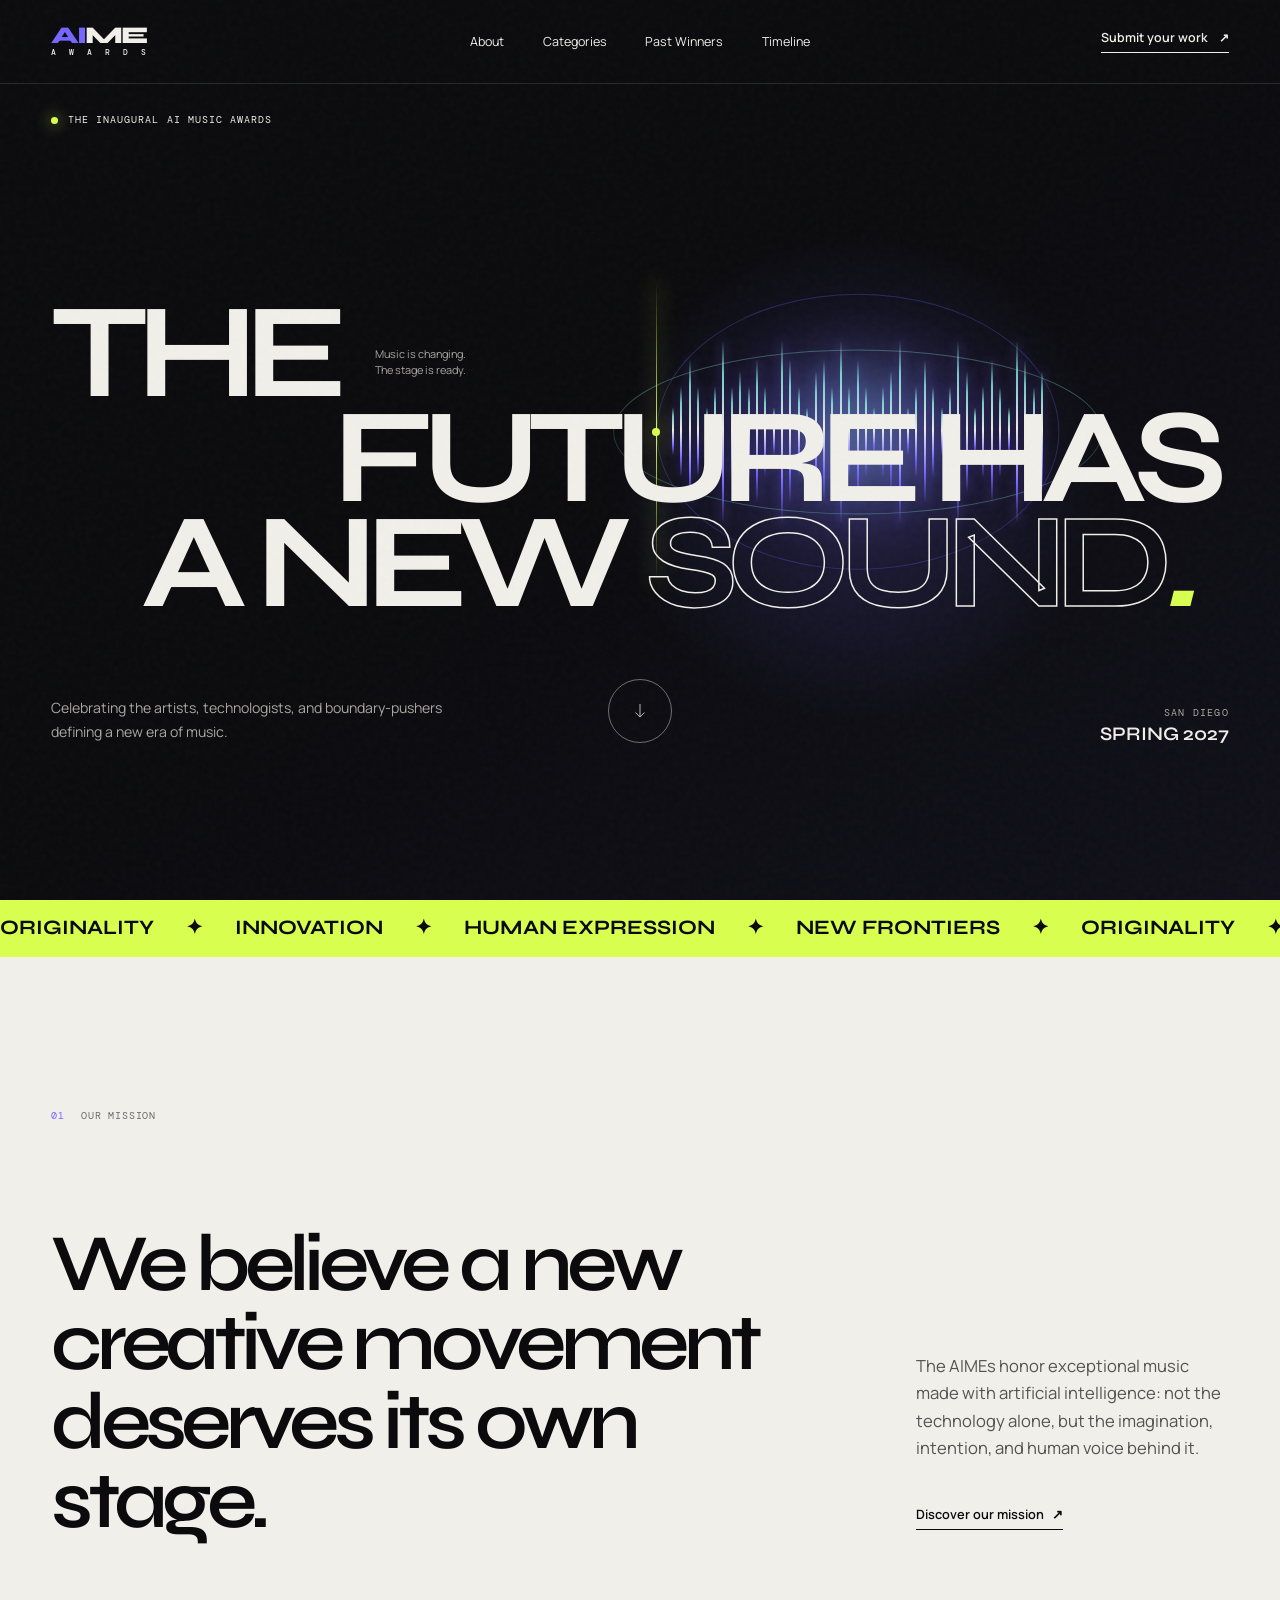
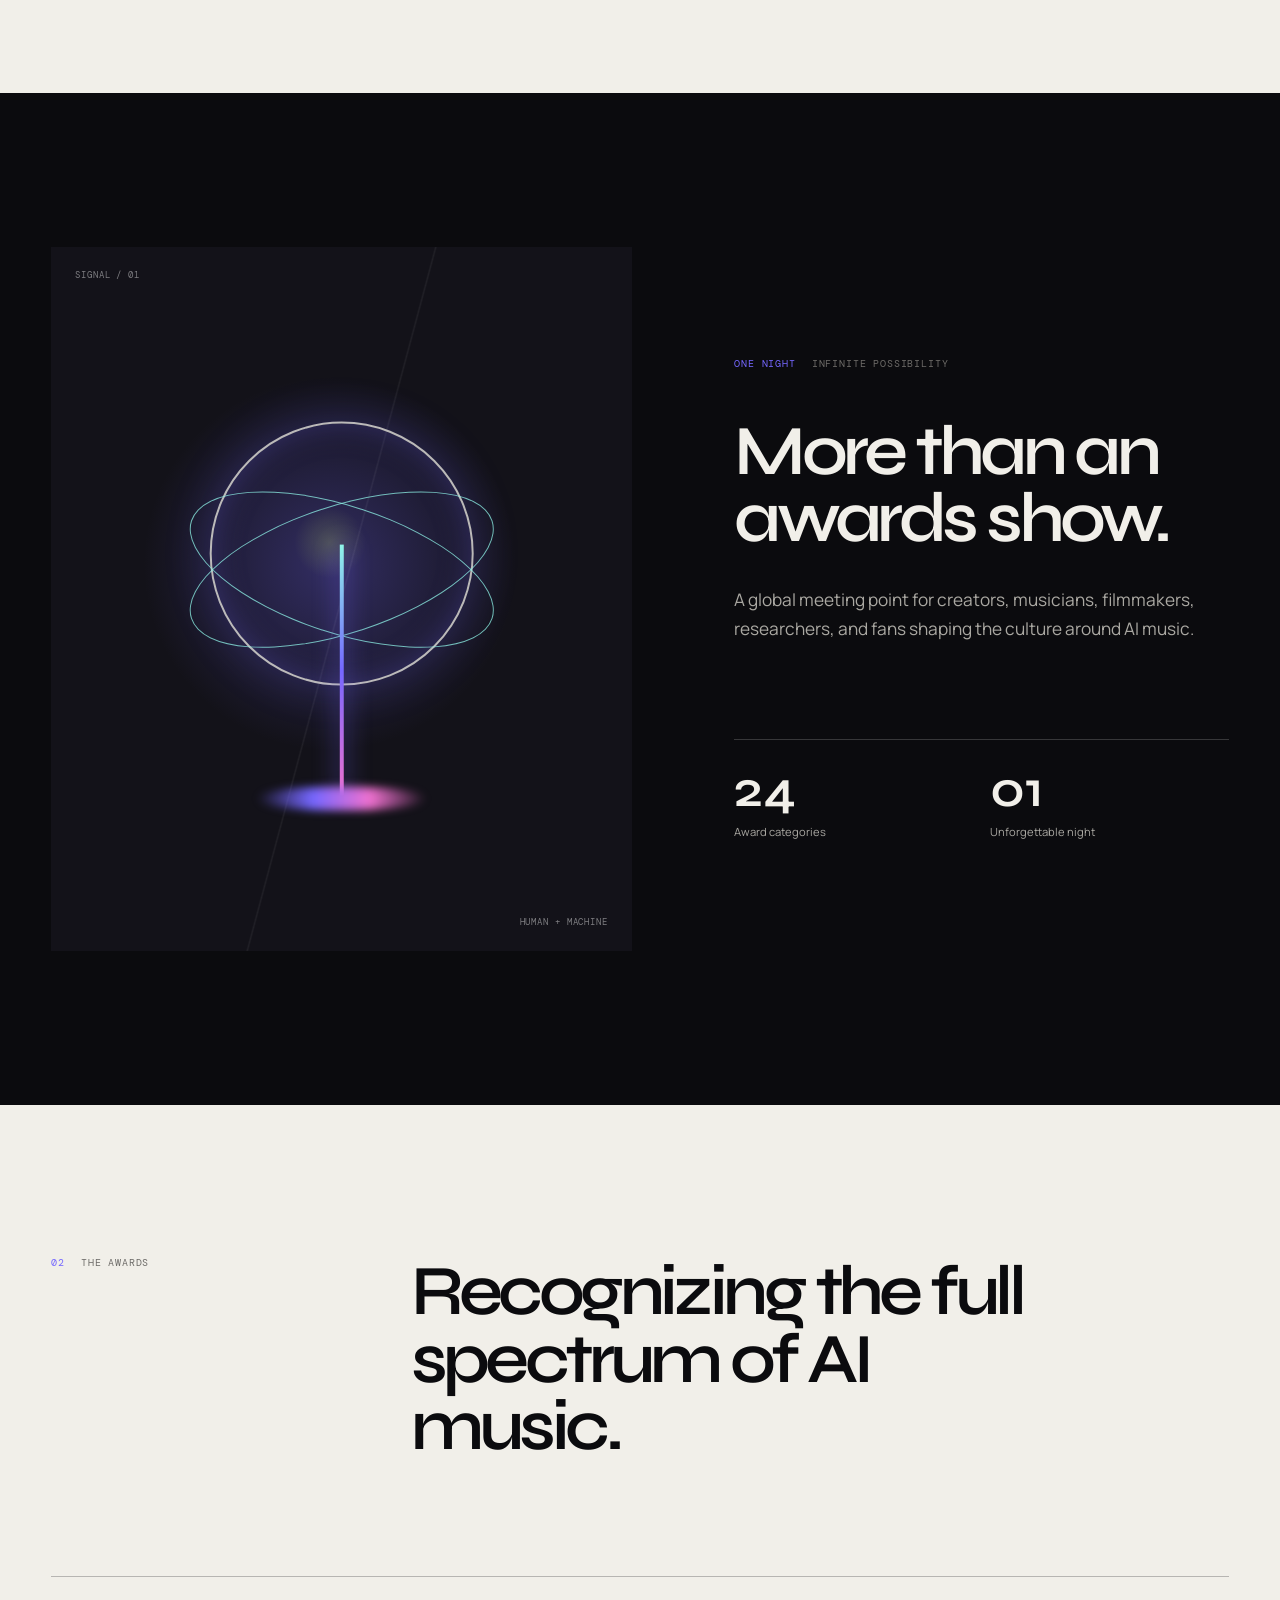
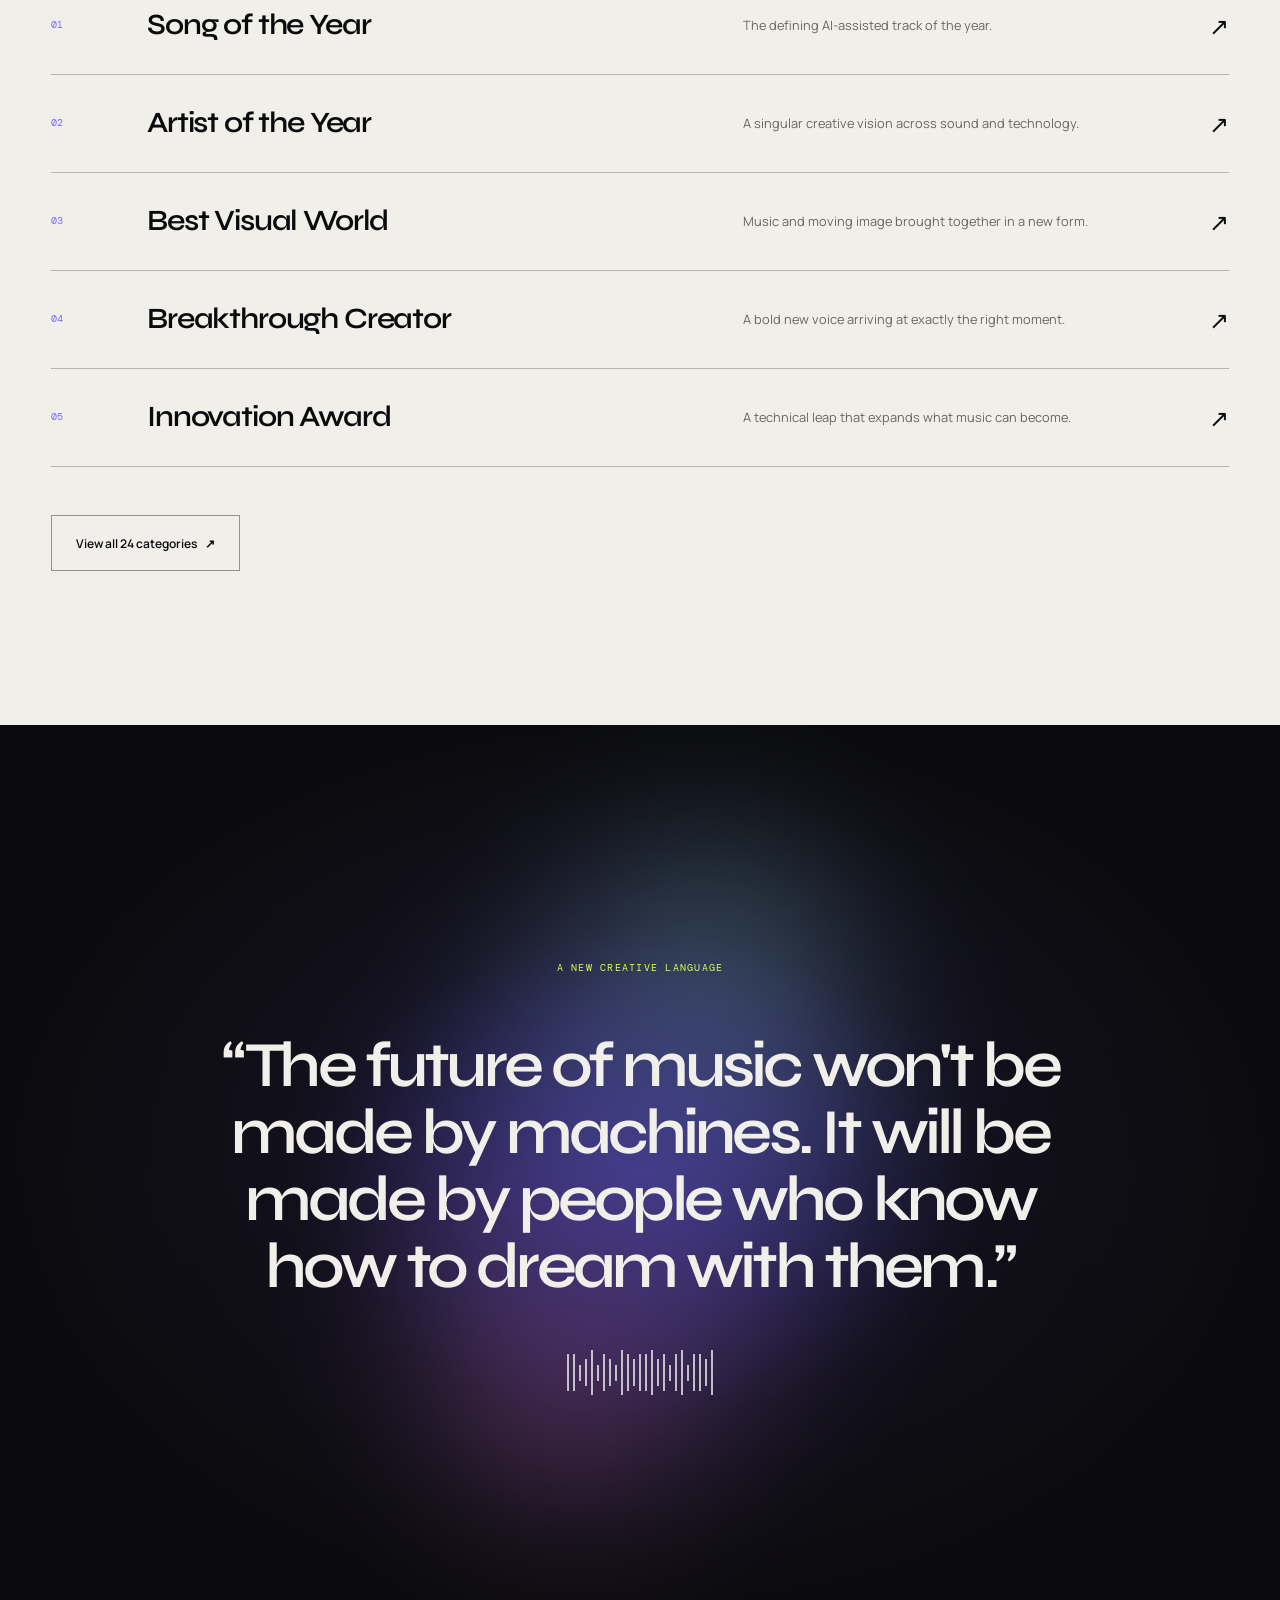
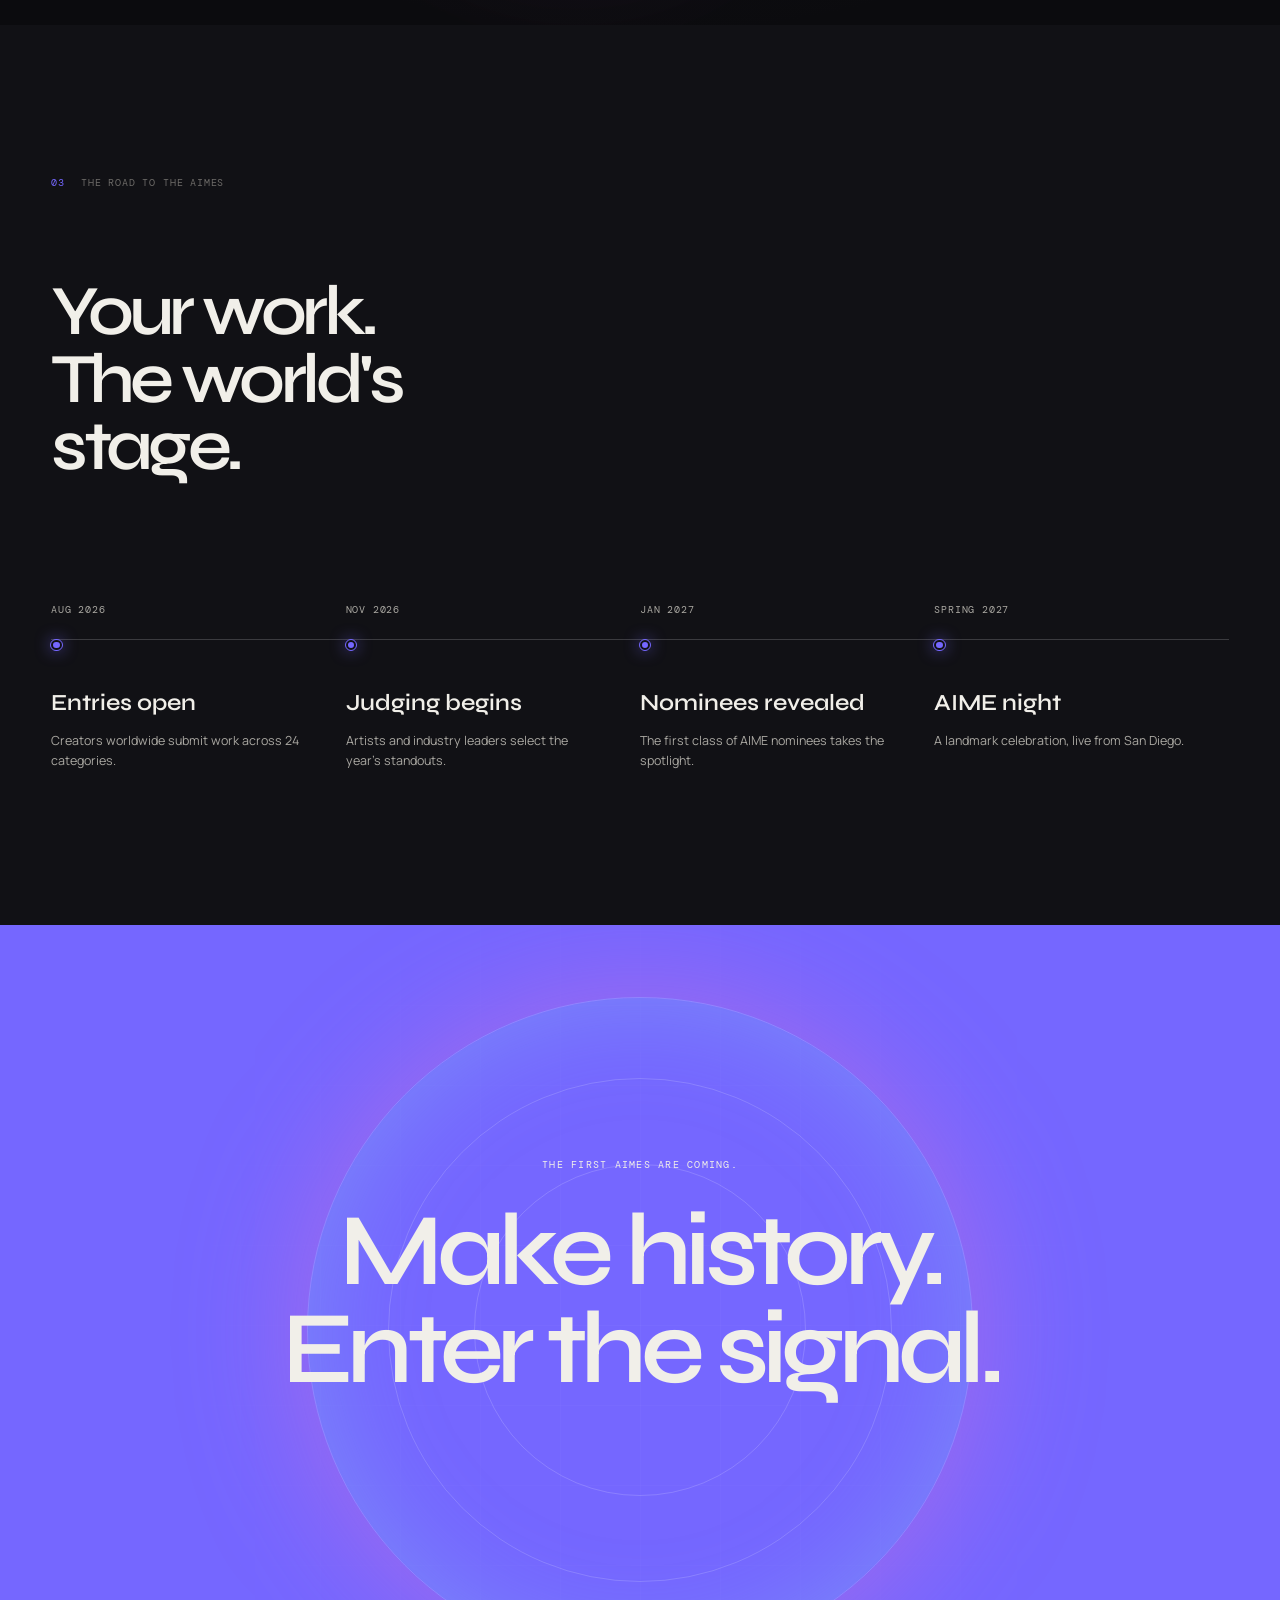
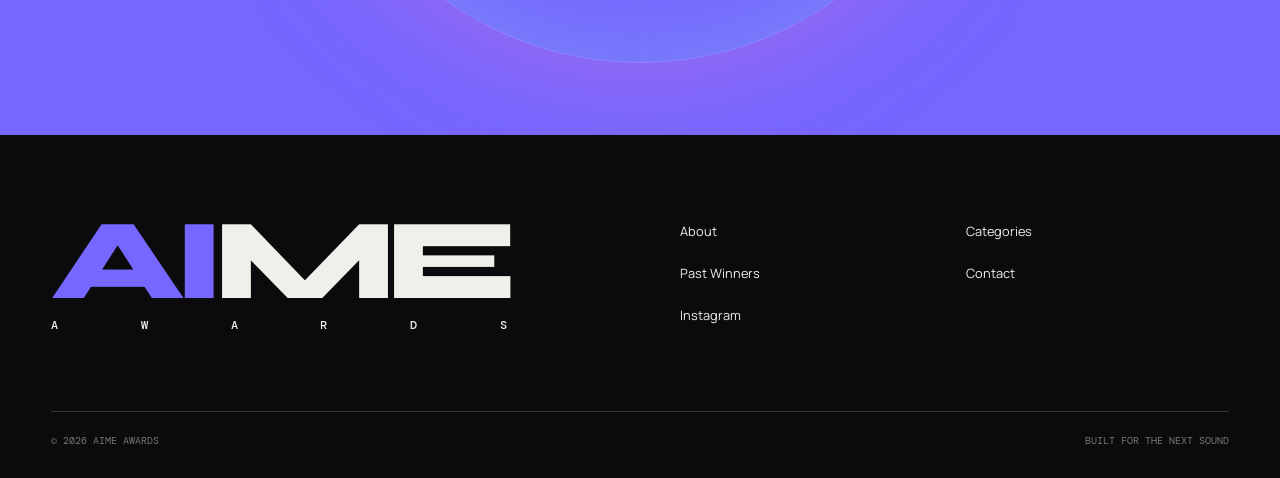
==== index.html @ a5cabfd4 "Replace hero atom with animated soundwave" ====
<!doctype html>
<html lang="en">
  <head>
    <meta charset="UTF-8" />
    <meta name="viewport" content="width=device-width, initial-scale=1.0" />
    <meta
      name="description"
      content="The AIMEs celebrate the artists, technologists, and boundary-pushers defining the future of AI music."
    />
    <title>The AIMEs — AI Music Awards</title>
    <link rel="preconnect" href="https://fonts.googleapis.com" />
    <link rel="preconnect" href="https://fonts.gstatic.com" crossorigin />
    <link
      href="https://fonts.googleapis.com/css2?family=DM+Mono:wght@300;400;500&family=Manrope:wght@400;500;600;700&family=Syne:wght@600;700;800&display=swap"
      rel="stylesheet"
    />
    <link rel="stylesheet" href="assets/styles.css" />
  </head>
  <body>
    <div class="site-loader" aria-hidden="true">
      <div class="site-loader__mark wordmark-lockup">
        <span class="wordmark__name"><span class="wordmark__accent">AI</span>ME</span>
        <span class="wordmark__award" aria-label="Awards">
          <span>A</span><span>W</span><span>A</span><span>R</span><span>D</span><span>S</span>
        </span>
      </div>
      <div class="site-loader__line"><span></span></div>
    </div>

    <div class="noise" aria-hidden="true"></div>
    <div class="cursor-glow" aria-hidden="true"></div>

    <header class="site-header">
      <a class="wordmark" href="#top" aria-label="The AIMEs home">
        <span class="wordmark__name"><span class="wordmark__accent">AI</span>ME</span>
        <span class="wordmark__award" aria-label="Awards">
          <span>A</span><span>W</span><span>A</span><span>R</span><span>D</span><span>S</span>
        </span>
      </a>
      <nav class="desktop-nav" aria-label="Main navigation">
        <a href="#about">About</a>
        <a href="#categories">Categories</a>
        <a href="winners.html">Past Winners</a>
        <a href="#timeline">Timeline</a>
      </nav>
      <a class="header-cta" href="#enter">Submit your work <span>↗</span></a>
      <button class="menu-toggle" type="button" aria-expanded="false" aria-controls="mobile-menu">
        <span></span><span></span>
        <span class="sr-only">Toggle menu</span>
      </button>
    </header>

    <div class="mobile-menu" id="mobile-menu">
      <a href="#about">About</a>
      <a href="#categories">Categories</a>
      <a href="winners.html">Past Winners</a>
      <a href="#timeline">Timeline</a>
      <a href="#enter">Submit your work</a>
    </div>

    <main id="top">
      <section class="hero">
        <div class="hero__eyebrow reveal">
          <span class="status-dot"></span>
          The inaugural AI Music Awards
        </div>

        <div class="hero__title" aria-label="The future has a new sound">
          <div class="title-row title-row--one">
            <span>The</span>
            <span class="hero__aside">Music is changing.<br />The stage is ready.</span>
          </div>
          <div class="title-row title-row--two">
            <span>future has</span>
          </div>
          <div class="title-row title-row--three">
            <span>a new</span>
            <span class="sound-word">sound<i>.</i></span>
          </div>
        </div>

        <div class="hero__footer reveal">
          <p>
            Celebrating the artists, technologists, and boundary-pushers
            defining a new era of music.
          </p>
          <a class="circle-link" href="#about" aria-label="Explore the AIMEs">
            <svg viewBox="0 0 48 48" aria-hidden="true">
              <path d="M24 10v25M15 27l9 9 9-9" />
            </svg>
          </a>
          <div class="hero__date">
            <span>San Diego</span>
            <strong>Spring 2027</strong>
          </div>
        </div>

        <div class="hero-signal" aria-hidden="true">
          <div class="hero-wave__contour hero-wave__contour--one"></div>
          <div class="hero-wave__contour hero-wave__contour--two"></div>
          <div class="hero-wave__bars">
            <span></span><span></span><span></span><span></span><span></span>
            <span></span><span></span><span></span><span></span><span></span>
            <span></span><span></span><span></span><span></span><span></span>
            <span></span><span></span><span></span><span></span><span></span>
            <span></span><span></span><span></span><span></span><span></span>
            <span></span><span></span><span></span><span></span><span></span>
            <span></span><span></span><span></span><span></span><span></span>
            <span></span><span></span><span></span><span></span><span></span>
            <span></span><span></span><span></span><span></span><span></span>
          </div>
          <div class="hero-wave__playhead"></div>
          <div class="hero-wave__glow"></div>
        </div>
      </section>

      <div class="marquee" aria-hidden="true">
        <div class="marquee__track">
          <span>Originality</span><i>✦</i><span>Innovation</span><i>✦</i>
          <span>Human expression</span><i>✦</i><span>New frontiers</span><i>✦</i>
          <span>Originality</span><i>✦</i><span>Innovation</span><i>✦</i>
          <span>Human expression</span><i>✦</i><span>New frontiers</span><i>✦</i>
        </div>
      </div>

      <section class="manifesto section-pad" id="about">
        <div class="section-label reveal">
          <span>01</span>
          <span>Our mission</span>
        </div>
        <div class="manifesto__content">
          <p class="manifesto__lead split-reveal">
            We believe a new creative movement deserves its own stage.
          </p>
          <div class="manifesto__body reveal">
            <p>
              The AIMEs honor exceptional music made with artificial intelligence:
              not the technology alone, but the imagination, intention, and human
              voice behind it.
            </p>
            <a class="text-link" href="#enter">Discover our mission <span>↗</span></a>
          </div>
        </div>
      </section>

      <section class="feature section-pad">
        <div class="feature__visual reveal">
          <div class="sculpture" aria-hidden="true">
            <div class="sculpture__halo"></div>
            <div class="sculpture__ring sculpture__ring--one"></div>
            <div class="sculpture__ring sculpture__ring--two"></div>
            <div class="sculpture__stem"></div>
            <div class="sculpture__base"></div>
          </div>
          <span class="visual-note visual-note--one">Signal / 01</span>
          <span class="visual-note visual-note--two">Human + machine</span>
        </div>
        <div class="feature__copy">
          <div class="section-label reveal">
            <span>One night</span>
            <span>Infinite possibility</span>
          </div>
          <h2 class="split-reveal">More than an awards show.</h2>
          <p class="reveal">
            A global meeting point for creators, musicians, filmmakers,
            researchers, and fans shaping the culture around AI music.
          </p>
          <div class="feature__stats reveal">
            <div><strong>24</strong><span>Award categories</span></div>
            <div><strong>01</strong><span>Unforgettable night</span></div>
          </div>
        </div>
      </section>

      <section class="categories section-pad" id="categories">
        <div class="categories__heading">
          <div class="section-label reveal">
            <span>02</span>
            <span>The awards</span>
          </div>
          <h2 class="split-reveal">Recognizing the full spectrum of AI music.</h2>
        </div>

        <div class="category-list">
          <article class="category-row reveal">
            <span class="category-row__number">01</span>
            <h3>Song of the Year</h3>
            <p>The defining AI-assisted track of the year.</p>
            <span class="category-row__arrow">↗</span>
          </article>
          <article class="category-row reveal">
            <span class="category-row__number">02</span>
            <h3>Artist of the Year</h3>
            <p>A singular creative vision across sound and technology.</p>
            <span class="category-row__arrow">↗</span>
          </article>
          <article class="category-row reveal">
            <span class="category-row__number">03</span>
            <h3>Best Visual World</h3>
            <p>Music and moving image brought together in a new form.</p>
            <span class="category-row__arrow">↗</span>
          </article>
          <article class="category-row reveal">
            <span class="category-row__number">04</span>
            <h3>Breakthrough Creator</h3>
            <p>A bold new voice arriving at exactly the right moment.</p>
            <span class="category-row__arrow">↗</span>
          </article>
          <article class="category-row reveal">
            <span class="category-row__number">05</span>
            <h3>Innovation Award</h3>
            <p>A technical leap that expands what music can become.</p>
            <span class="category-row__arrow">↗</span>
          </article>
        </div>
        <a class="button button--outline reveal" href="#enter">View all 24 categories <span>↗</span></a>
      </section>

      <section class="quote-panel">
        <div class="quote-panel__glow" aria-hidden="true"></div>
        <p class="quote-panel__kicker reveal">A new creative language</p>
        <blockquote class="split-reveal">
          “The future of music won't be made by machines. It will be made by
          people who know how to dream with them.”
        </blockquote>
        <div class="waveform reveal" aria-hidden="true">
          <span></span><span></span><span></span><span></span><span></span>
          <span></span><span></span><span></span><span></span><span></span>
          <span></span><span></span><span></span><span></span><span></span>
          <span></span><span></span><span></span><span></span><span></span>
          <span></span><span></span><span></span><span></span><span></span>
        </div>
      </section>

      <section class="timeline section-pad" id="timeline">
        <div class="section-label reveal">
          <span>03</span>
          <span>The road to the AIMEs</span>
        </div>
        <h2 class="split-reveal">Your work.<br />The world's stage.</h2>
        <div class="timeline__grid">
          <article class="timeline-card reveal">
            <span class="timeline-card__date">Aug 2026</span>
            <span class="timeline-card__dot"></span>
            <h3>Entries open</h3>
            <p>Creators worldwide submit work across 24 categories.</p>
          </article>
          <article class="timeline-card reveal">
            <span class="timeline-card__date">Nov 2026</span>
            <span class="timeline-card__dot"></span>
            <h3>Judging begins</h3>
            <p>Artists and industry leaders select the year's standouts.</p>
          </article>
          <article class="timeline-card reveal">
            <span class="timeline-card__date">Jan 2027</span>
            <span class="timeline-card__dot"></span>
            <h3>Nominees revealed</h3>
            <p>The first class of AIME nominees takes the spotlight.</p>
          </article>
          <article class="timeline-card reveal">
            <span class="timeline-card__date">Spring 2027</span>
            <span class="timeline-card__dot"></span>
            <h3>AIME night</h3>
            <p>A landmark celebration, live from San Diego.</p>
          </article>
        </div>
      </section>

      <section class="enter" id="enter">
        <div class="enter__orb" aria-hidden="true"></div>
        <div class="enter__content">
          <p class="reveal">The first AIMEs are coming.</p>
          <h2 class="split-reveal">Make history.<br />Enter the signal.</h2>
          <div class="enter__actions reveal">
            <a class="button button--light" href="mailto:entries@aimeawards.com">
              Get entry updates <span>↗</span>
            </a>
            <a class="text-link text-link--light" href="mailto:hello@aimeawards.com">
              Become a partner <span>↗</span>
            </a>
          </div>
        </div>
      </section>
    </main>

    <footer class="site-footer">
      <a class="wordmark wordmark--footer" href="#top">
        <span class="wordmark__name"><span class="wordmark__accent">AI</span>ME</span>
        <span class="wordmark__award" aria-label="Awards">
          <span>A</span><span>W</span><span>A</span><span>R</span><span>D</span><span>S</span>
        </span>
      </a>
      <div class="site-footer__links">
        <a href="#about">About</a>
        <a href="#categories">Categories</a>
        <a href="winners.html">Past Winners</a>
        <a href="#enter">Contact</a>
        <a href="#enter">Instagram</a>
      </div>
      <div class="site-footer__meta">
        <span>© 2026 AIME Awards</span>
        <span>Built for the next sound</span>
      </div>
    </footer>

    <script src="assets/site.js"></script>
  </body>
</html>
---- assets/styles.css ----
:root {
  --ink: #0b0b0e;
  --paper: #f1efe9;
  --muted: #aaa8a2;
  --line: rgba(255, 255, 255, 0.18);
  --violet: #7567ff;
  --pink: #ef71cf;
  --acid: #d8ff4f;
  --cyan: #8ff5e9;
  --font-display: "Syne", sans-serif;
  --font-body: "Manrope", sans-serif;
  --font-mono: "DM Mono", monospace;
  --side: clamp(1.25rem, 4vw, 4.5rem);
}

* {
  box-sizing: border-box;
}

html {
  scroll-behavior: smooth;
  background: var(--ink);
}

body {
  margin: 0;
  overflow-x: hidden;
  color: var(--paper);
  background: var(--ink);
  font-family: var(--font-body);
  cursor: default;
}

body.menu-open {
  overflow: hidden;
}

body.menu-open .site-header .wordmark__accent {
  color: var(--paper);
}

a {
  color: inherit;
  text-decoration: none;
}

button {
  color: inherit;
  font: inherit;
}

.sr-only {
  position: absolute;
  width: 1px;
  height: 1px;
  padding: 0;
  margin: -1px;
  overflow: hidden;
  clip: rect(0, 0, 0, 0);
  white-space: nowrap;
  border: 0;
}

.noise {
  position: fixed;
  z-index: 20;
  inset: 0;
  pointer-events: none;
  opacity: 0.035;
  background-image: url("data:image/svg+xml,%3Csvg viewBox='0 0 180 180' xmlns='http://www.w3.org/2000/svg'%3E%3Cfilter id='n'%3E%3CfeTurbulence type='fractalNoise' baseFrequency='.85' numOctaves='4' stitchTiles='stitch'/%3E%3C/filter%3E%3Crect width='100%25' height='100%25' filter='url(%23n)' opacity='.8'/%3E%3C/svg%3E");
}

.cursor-glow {
  position: fixed;
  z-index: 0;
  width: 38rem;
  height: 38rem;
  border-radius: 50%;
  pointer-events: none;
  background: radial-gradient(circle, rgba(117, 103, 255, 0.1), transparent 65%);
  transform: translate(-50%, -50%);
  transition: opacity 0.3s ease;
}

.site-loader {
  position: fixed;
  z-index: 100;
  inset: 0;
  display: grid;
  place-items: center;
  background: var(--paper);
  color: var(--ink);
  transition: transform 0.9s cubic-bezier(0.77, 0, 0.18, 1);
}

.site-loader.is-hidden {
  transform: translateY(-105%);
}

.site-loader__mark {
  align-items: flex-start;
  gap: clamp(0.4rem, 0.8vw, 0.7rem);
}

.site-loader__mark .wordmark__name {
  font-size: clamp(3rem, 8vw, 7rem);
}

.site-loader__mark .wordmark__award {
  color: var(--ink);
  font-size: clamp(0.65rem, 1.2vw, 1rem);
}

.wordmark__accent {
  color: var(--violet);
}

.site-loader__line {
  position: absolute;
  bottom: 12%;
  width: min(14rem, 50vw);
  height: 1px;
  overflow: hidden;
  background: rgba(0, 0, 0, 0.15);
}

.site-loader__line span {
  display: block;
  width: 100%;
  height: 100%;
  background: var(--violet);
  transform: translateX(-100%);
  animation: load-line 1s ease forwards;
}

@keyframes load-line {
  to { transform: translateX(0); }
}

.site-header {
  position: absolute;
  z-index: 30;
  top: 0;
  left: 0;
  display: grid;
  grid-template-columns: 1fr auto 1fr;
  align-items: center;
  width: 100%;
  padding: 1.6rem var(--side);
  border-bottom: 1px solid rgba(255, 255, 255, 0.12);
}

.wordmark {
  display: inline-flex;
  flex-direction: column;
  align-items: flex-start;
  gap: 0.28rem;
  width: max-content;
}

.wordmark__name {
  font: 800 1.5rem / 0.8 var(--font-display);
  letter-spacing: -0.085em;
}

.wordmark__award {
  display: flex;
  width: 100%;
  align-items: center;
  justify-content: space-between;
  padding: 0;
  border: 0;
  font: 500 0.48rem / 1 var(--font-mono);
  letter-spacing: 0;
  text-transform: uppercase;
}

.desktop-nav {
  display: flex;
  gap: clamp(1.5rem, 3vw, 3.5rem);
  font-size: 0.78rem;
}

.desktop-nav a,
.site-footer__links a {
  transition: color 0.2s ease;
}

.desktop-nav a:hover,
.site-footer__links a:hover {
  color: var(--cyan);
}

.desktop-nav .is-current {
  color: var(--acid);
}

.header-cta {
  justify-self: end;
  padding-bottom: 0.35rem;
  border-bottom: 1px solid;
  font-size: 0.78rem;
  font-weight: 600;
}

.header-cta span,
.text-link span,
.button span {
  display: inline-block;
  margin-left: 0.5rem;
  transition: transform 0.25s ease;
}

.header-cta:hover span,
.text-link:hover span,
.button:hover span {
  transform: translate(0.18rem, -0.18rem);
}

.menu-toggle,
.mobile-menu {
  display: none;
}

.hero {
  position: relative;
  min-height: 100svh;
  display: flex;
  flex-direction: column;
  justify-content: center;
  overflow: hidden;
  padding: 9rem var(--side) 2rem;
  background:
    radial-gradient(circle at 67% 53%, rgba(117, 103, 255, 0.22), transparent 25%),
    linear-gradient(145deg, #0b0b0e 50%, #11101a 100%);
}

.hero__eyebrow {
  position: absolute;
  top: 7.2rem;
  display: flex;
  align-items: center;
  gap: 0.6rem;
  font: 400 0.65rem / 1 var(--font-mono);
  letter-spacing: 0.1em;
  text-transform: uppercase;
}

.status-dot {
  width: 0.45rem;
  height: 0.45rem;
  border-radius: 50%;
  background: var(--acid);
  box-shadow: 0 0 1rem var(--acid);
}

.hero__title {
  position: relative;
  z-index: 2;
  margin-top: 2rem;
  font: 700 clamp(4rem, 10.5vw, 10rem) / 0.78 var(--font-display);
  letter-spacing: -0.085em;
  text-transform: uppercase;
}

.title-row {
  display: flex;
  align-items: center;
  overflow: hidden;
}

.title-row > span:not(.hero__aside) {
  display: block;
  transform: translateY(115%);
  animation: title-in 0.9s cubic-bezier(0.16, 1, 0.3, 1) forwards;
}

.title-row--two {
  justify-content: flex-end;
  padding-right: 1vw;
}

.title-row--two > span {
  animation-delay: 0.1s !important;
}

.title-row--three {
  gap: 0.18em;
  padding-left: 7vw;
}

.title-row--three > span {
  animation-delay: 0.2s !important;
}

@keyframes title-in {
  to { transform: translateY(0); }
}

.hero__aside {
  width: 11rem;
  margin: 1rem 0 0 3vw;
  font: 400 clamp(0.65rem, 0.85vw, 0.85rem) / 1.45 var(--font-body);
  letter-spacing: 0;
  text-transform: none;
  color: var(--muted);
}

.sound-word {
  color: transparent;
  -webkit-text-stroke: 1.5px var(--paper);
}

.sound-word i {
  color: var(--acid);
  -webkit-text-stroke: 0;
}

.hero__footer {
  position: relative;
  z-index: 2;
  display: grid;
  grid-template-columns: 1fr auto 1fr;
  align-items: end;
  margin-top: clamp(3rem, 7vh, 6rem);
}

.hero__footer p {
  max-width: 25rem;
  margin: 0;
  color: var(--muted);
  font-size: clamp(0.85rem, 1.1vw, 1rem);
  line-height: 1.65;
}

.circle-link {
  display: grid;
  width: 4rem;
  height: 4rem;
  place-items: center;
  border: 1px solid rgba(255, 255, 255, 0.4);
  border-radius: 50%;
  transition: color 0.3s ease, background 0.3s ease, transform 0.3s ease;
}

.circle-link:hover {
  color: var(--ink);
  background: var(--acid);
  transform: rotate(-12deg);
}

.circle-link svg {
  width: 1.5rem;
  fill: none;
  stroke: currentColor;
  stroke-width: 1.5;
}

.hero__date {
  display: flex;
  flex-direction: column;
  justify-self: end;
  align-items: flex-end;
  gap: 0.35rem;
  text-transform: uppercase;
}

.hero__date span {
  color: var(--muted);
  font: 400 0.62rem / 1 var(--font-mono);
  letter-spacing: 0.12em;
}

.hero__date strong {
  font: 600 clamp(1rem, 1.5vw, 1.3rem) / 1 var(--font-display);
}

.hero-signal {
  position: absolute;
  z-index: 1;
  top: 48%;
  left: 67%;
  width: clamp(25rem, 45vw, 48rem);
  height: clamp(15rem, 30vw, 29rem);
  overflow: hidden;
  transform: translate(-50%, -50%);
  mask-image: linear-gradient(90deg, transparent, #000 12%, #000 88%, transparent);
}

.hero-wave__bars {
  position: absolute;
  z-index: 2;
  top: 50%;
  right: 0;
  left: 0;
  display: flex;
  height: 75%;
  align-items: center;
  justify-content: center;
  gap: clamp(0.22rem, 0.5vw, 0.52rem);
  transform: translateY(-50%);
}

.hero-wave__bars span {
  width: clamp(1px, 0.16vw, 2px);
  height: var(--level, 45%);
  border-radius: 1rem;
  background: linear-gradient(
    to bottom,
    transparent,
    rgba(143, 245, 233, 0.8) 18%,
    var(--paper) 48%,
    var(--violet) 78%,
    transparent
  );
  box-shadow: 0 0 0.8rem rgba(117, 103, 255, 0.55);
  transform: scaleY(0.7);
  animation: hero-wave-pulse 1.8s ease-in-out infinite alternate;
}

.hero-wave__bars span:nth-child(4n + 1) { --level: 24%; animation-delay: -0.2s; }
.hero-wave__bars span:nth-child(4n + 2) { --level: 46%; animation-delay: -0.8s; }
.hero-wave__bars span:nth-child(4n + 3) { --level: 72%; animation-delay: -1.25s; }
.hero-wave__bars span:nth-child(7n) { --level: 92%; animation-delay: -0.5s; }
.hero-wave__bars span:nth-child(9n) { --level: 61%; animation-delay: -1.5s; }

.hero-wave__contour {
  position: absolute;
  z-index: 1;
  top: 50%;
  left: 50%;
  width: 85%;
  height: 43%;
  border: 1px solid rgba(143, 245, 233, 0.3);
  border-radius: 50%;
  transform: translate(-50%, -50%);
}

.hero-wave__contour--one {
  animation: hero-wave-breathe 4s ease-in-out infinite alternate;
}

.hero-wave__contour--two {
  width: 70%;
  height: 72%;
  border-color: rgba(117, 103, 255, 0.28);
  animation: hero-wave-breathe 5s ease-in-out -2s infinite alternate-reverse;
}

.hero-wave__playhead {
  position: absolute;
  z-index: 4;
  top: 10%;
  bottom: 10%;
  left: 15%;
  width: 1px;
  background: linear-gradient(transparent, var(--acid), transparent);
  box-shadow: 0 0 1.2rem var(--acid);
  animation: hero-wave-scan 6s ease-in-out infinite alternate;
}

.hero-wave__playhead::after {
  content: "";
  position: absolute;
  top: 50%;
  left: 50%;
  width: 0.5rem;
  height: 0.5rem;
  border-radius: 50%;
  background: var(--acid);
  box-shadow: 0 0 1.5rem var(--acid);
  transform: translate(-50%, -50%);
}

.hero-wave__glow {
  position: absolute;
  z-index: 0;
  top: 50%;
  left: 50%;
  width: 48%;
  height: 38%;
  border-radius: 50%;
  background: radial-gradient(circle, rgba(143, 245, 233, 0.52), rgba(117, 103, 255, 0.3) 42%, transparent 72%);
  filter: blur(2rem);
  transform: translate(-50%, -50%);
}

@keyframes hero-wave-pulse {
  to { transform: scaleY(1.08); opacity: 0.72; }
}

@keyframes hero-wave-breathe {
  to { transform: translate(-50%, -50%) scale(1.08, 0.8); opacity: 0.5; }
}

@keyframes hero-wave-scan {
  to { left: 85%; }
}

.marquee {
  overflow: hidden;
  padding: 1.15rem 0;
  color: var(--ink);
  background: var(--acid);
}

.marquee__track {
  display: flex;
  width: max-content;
  align-items: center;
  gap: 2rem;
  animation: marquee 25s linear infinite;
  font: 700 clamp(1rem, 1.6vw, 1.35rem) / 1 var(--font-display);
  text-transform: uppercase;
}

.marquee__track i {
  font-style: normal;
}

@keyframes marquee {
  to { transform: translateX(-50%); }
}

.section-pad {
  padding: clamp(6rem, 12vw, 11rem) var(--side);
}

.section-label {
  display: flex;
  gap: 1rem;
  color: #6d6b68;
  font: 400 0.65rem / 1 var(--font-mono);
  letter-spacing: 0.08em;
  text-transform: uppercase;
}

.section-label span:first-child {
  color: var(--violet);
}

.manifesto {
  color: var(--ink);
  background: var(--paper);
}

.manifesto__content {
  display: grid;
  grid-template-columns: minmax(0, 2.4fr) minmax(16rem, 1fr);
  gap: 9vw;
  align-items: end;
  margin-top: clamp(3rem, 8vw, 7rem);
}

.manifesto__lead {
  max-width: 15ch;
  margin: 0;
  font: 600 clamp(2.8rem, 6.3vw, 6.8rem) / 0.98 var(--font-display);
  letter-spacing: -0.07em;
}

.manifesto__body {
  padding-bottom: 0.6rem;
}

.manifesto__body p {
  margin: 0 0 2.5rem;
  color: #55534f;
  font-size: clamp(1rem, 1.3vw, 1.25rem);
  line-height: 1.65;
}

.text-link {
  display: inline-flex;
  padding-bottom: 0.4rem;
  border-bottom: 1px solid;
  font-size: 0.8rem;
  font-weight: 600;
}

.feature {
  display: grid;
  grid-template-columns: 1.08fr 0.92fr;
  min-height: 50rem;
  gap: clamp(3rem, 8vw, 9rem);
  align-items: center;
}

.feature__visual {
  position: relative;
  min-height: clamp(30rem, 55vw, 48rem);
  overflow: hidden;
  background:
    radial-gradient(circle at 48% 42%, rgba(216, 255, 79, 0.18), transparent 7%),
    radial-gradient(circle at 48% 45%, rgba(117, 103, 255, 0.32), transparent 38%),
    #131219;
}

.feature__visual::before {
  content: "";
  position: absolute;
  inset: 0;
  background: linear-gradient(105deg, transparent 49.8%, rgba(255, 255, 255, 0.06) 50%, transparent 50.2%);
}

.sculpture {
  position: absolute;
  top: 50%;
  left: 50%;
  width: 70%;
  height: 70%;
  transform: translate(-50%, -50%);
}

.sculpture__halo {
  position: absolute;
  top: 14%;
  left: 50%;
  width: 65%;
  aspect-ratio: 1;
  border: 2px solid rgba(241, 239, 233, 0.75);
  border-radius: 50%;
  box-shadow: inset 0 0 2rem rgba(117, 103, 255, 0.3), 0 0 3rem rgba(117, 103, 255, 0.2);
  transform: translateX(-50%);
}

.sculpture__ring {
  position: absolute;
  top: 31%;
  left: 50%;
  width: 78%;
  height: 26%;
  border: 1px solid rgba(143, 245, 233, 0.75);
  border-radius: 50%;
}

.sculpture__ring--one {
  transform: translateX(-50%) rotate(18deg);
}

.sculpture__ring--two {
  transform: translateX(-50%) rotate(-18deg);
}

.sculpture__stem {
  position: absolute;
  top: 39%;
  bottom: 10%;
  left: calc(50% - 2px);
  width: 4px;
  background: linear-gradient(var(--cyan), var(--violet), var(--pink));
  box-shadow: 0 0 1.5rem var(--violet);
}

.sculpture__base {
  position: absolute;
  bottom: 7%;
  left: 50%;
  width: 42%;
  height: 5%;
  border-radius: 50%;
  background: linear-gradient(90deg, transparent, var(--violet), var(--pink), transparent);
  filter: blur(4px);
  transform: translateX(-50%);
}

.visual-note {
  position: absolute;
  color: rgba(255, 255, 255, 0.45);
  font: 400 0.55rem / 1 var(--font-mono);
  letter-spacing: 0.1em;
  text-transform: uppercase;
}

.visual-note--one {
  top: 1.5rem;
  left: 1.5rem;
}

.visual-note--two {
  right: 1.5rem;
  bottom: 1.5rem;
}

.feature__copy h2,
.categories h2,
.timeline h2,
.enter h2 {
  margin: 3rem 0 2rem;
  font: 600 clamp(3rem, 5.5vw, 6rem) / 0.96 var(--font-display);
  letter-spacing: -0.065em;
}

.feature__copy > p {
  max-width: 33rem;
  color: var(--muted);
  font-size: clamp(1rem, 1.35vw, 1.2rem);
  line-height: 1.7;
}

.feature__stats {
  display: grid;
  grid-template-columns: 1fr 1fr;
  gap: 1rem;
  margin-top: clamp(3rem, 8vw, 6rem);
  padding-top: 1.5rem;
  border-top: 1px solid var(--line);
}

.feature__stats div {
  display: flex;
  flex-direction: column;
  gap: 0.5rem;
}

.feature__stats strong {
  font: 600 clamp(2.5rem, 4vw, 4rem) / 1 var(--font-display);
}

.feature__stats span {
  color: var(--muted);
  font-size: 0.7rem;
}

.categories {
  color: var(--ink);
  background: var(--paper);
}

.categories__heading {
  display: grid;
  grid-template-columns: 1fr 2.5fr;
  gap: 2rem;
  margin-bottom: clamp(4rem, 9vw, 8rem);
}

.categories h2 {
  max-width: 13ch;
  margin: 0;
}

.category-list {
  border-top: 1px solid rgba(11, 11, 14, 0.25);
}

.category-row {
  position: relative;
  display: grid;
  grid-template-columns: 4rem 1.3fr 1fr auto;
  gap: 2rem;
  align-items: center;
  padding: 2rem 0;
  border-bottom: 1px solid rgba(11, 11, 14, 0.25);
  transition: padding 0.35s ease, color 0.35s ease;
}

.category-row::before {
  content: "";
  position: absolute;
  z-index: 0;
  inset: 0;
  background: var(--ink);
  transform: scaleY(0);
  transform-origin: bottom;
  transition: transform 0.35s cubic-bezier(0.16, 1, 0.3, 1);
}

.category-row:hover {
  color: var(--paper);
  padding-right: 1.5rem;
  padding-left: 1.5rem;
}

.category-row:hover::before {
  transform: scaleY(1);
}

.category-row > * {
  position: relative;
  z-index: 1;
}

.category-row__number {
  color: var(--violet);
  font: 400 0.65rem / 1 var(--font-mono);
}

.category-row h3 {
  margin: 0;
  font: 600 clamp(1.4rem, 2.3vw, 2.25rem) / 1.1 var(--font-display);
  letter-spacing: -0.04em;
}

.category-row p {
  margin: 0;
  color: #686661;
  font-size: 0.8rem;
  line-height: 1.5;
  transition: color 0.35s ease;
}

.category-row:hover p {
  color: var(--muted);
}

.category-row__arrow {
  font-size: 1.5rem;
}

.button {
  display: inline-flex;
  align-items: center;
  justify-content: center;
  min-height: 3.5rem;
  padding: 0 1.5rem;
  font-size: 0.75rem;
  font-weight: 600;
}

.button--outline {
  margin-top: 3rem;
  border: 1px solid rgba(11, 11, 14, 0.4);
  transition: color 0.3s ease, background 0.3s ease;
}

.button--outline:hover {
  color: var(--paper);
  background: var(--ink);
}

.quote-panel {
  position: relative;
  min-height: 100svh;
  display: flex;
  flex-direction: column;
  align-items: center;
  justify-content: center;
  overflow: hidden;
  padding: 7rem var(--side);
  text-align: center;
  background:
    linear-gradient(rgba(11, 11, 14, 0.25), rgba(11, 11, 14, 0.65)),
    radial-gradient(ellipse at center, #413796 0, #171425 38%, #0b0b0e 72%);
}

.quote-panel__glow {
  position: absolute;
  top: 50%;
  left: 50%;
  width: 30vw;
  height: 75vh;
  border-radius: 50%;
  background: linear-gradient(var(--cyan), var(--violet), var(--pink));
  filter: blur(80px);
  opacity: 0.3;
  transform: translate(-50%, -50%) rotate(20deg);
}

.quote-panel__kicker {
  position: relative;
  z-index: 1;
  color: var(--acid);
  font: 400 0.65rem / 1 var(--font-mono);
  letter-spacing: 0.12em;
  text-transform: uppercase;
}

.quote-panel blockquote {
  position: relative;
  z-index: 1;
  max-width: 20ch;
  margin: 3rem auto;
  font: 600 clamp(2.4rem, 5vw, 5.6rem) / 1.05 var(--font-display);
  letter-spacing: -0.06em;
}

.waveform {
  position: relative;
  z-index: 1;
  display: flex;
  height: 3rem;
  align-items: center;
  gap: 0.25rem;
}

.waveform span {
  width: 2px;
  height: 2.3rem;
  background: rgba(255, 255, 255, 0.7);
  animation: wave 1s ease-in-out infinite alternate;
}

.waveform span:nth-child(3n) { height: 1rem; animation-delay: -0.2s; }
.waveform span:nth-child(4n) { height: 1.65rem; animation-delay: -0.5s; }
.waveform span:nth-child(5n) { height: 2.8rem; animation-delay: -0.8s; }

@keyframes wave {
  to { transform: scaleY(0.35); opacity: 0.45; }
}

.timeline {
  background: #111115;
}

.timeline h2 {
  max-width: 10ch;
  margin-top: clamp(3rem, 7vw, 6rem);
}

.timeline__grid {
  position: relative;
  display: grid;
  grid-template-columns: repeat(4, 1fr);
  margin-top: clamp(4rem, 9vw, 8rem);
}

.timeline__grid::before {
  content: "";
  position: absolute;
  top: 2.65rem;
  right: 0;
  left: 0;
  height: 1px;
  background: var(--line);
}

.timeline-card {
  position: relative;
  padding: 0 2rem 0 0;
}

.timeline-card__date {
  color: var(--muted);
  font: 400 0.62rem / 1 var(--font-mono);
  letter-spacing: 0.08em;
  text-transform: uppercase;
}

.timeline-card__dot {
  position: relative;
  z-index: 1;
  display: block;
  width: 0.65rem;
  height: 0.65rem;
  margin: 1.35rem 0 2.5rem;
  border: 2px solid #111115;
  border-radius: 50%;
  outline: 1px solid var(--violet);
  background: var(--violet);
  box-shadow: 0 0 1rem rgba(117, 103, 255, 0.8);
}

.timeline-card h3 {
  margin: 0 0 1rem;
  font: 600 clamp(1.2rem, 1.8vw, 1.65rem) / 1.1 var(--font-display);
}

.timeline-card p {
  max-width: 16rem;
  margin: 0;
  color: var(--muted);
  font-size: 0.78rem;
  line-height: 1.6;
}

.enter {
  position: relative;
  min-height: 90svh;
  display: grid;
  place-items: center;
  overflow: hidden;
  padding: 7rem var(--side);
  text-align: center;
  color: var(--paper);
  background: var(--violet);
}

.enter::before {
  content: "";
  position: absolute;
  inset: 0;
  opacity: 0.35;
  background-image:
    linear-gradient(rgba(255, 255, 255, 0.08) 1px, transparent 1px),
    linear-gradient(90deg, rgba(255, 255, 255, 0.08) 1px, transparent 1px);
  background-size: 5rem 5rem;
  mask-image: radial-gradient(circle, #000, transparent 70%);
}

.enter__orb {
  position: absolute;
  width: clamp(20rem, 52vw, 50rem);
  aspect-ratio: 1;
  border: 1px solid rgba(255, 255, 255, 0.2);
  border-radius: 50%;
  box-shadow:
    inset 0 0 7rem rgba(143, 245, 233, 0.25),
    0 0 8rem rgba(239, 113, 207, 0.4);
}

.enter__orb::before,
.enter__orb::after {
  content: "";
  position: absolute;
  border: 1px solid rgba(255, 255, 255, 0.16);
  border-radius: 50%;
}

.enter__orb::before {
  inset: 12%;
}

.enter__orb::after {
  inset: 25%;
}

.enter__content {
  position: relative;
  z-index: 1;
}

.enter__content > p {
  font: 400 0.65rem / 1 var(--font-mono);
  letter-spacing: 0.12em;
  text-transform: uppercase;
}

.enter h2 {
  margin: 2rem 0 3.5rem;
  font-size: clamp(3.5rem, 8vw, 8.5rem);
}

.enter__actions {
  display: flex;
  align-items: center;
  justify-content: center;
  gap: 2rem;
}

.button--light {
  color: var(--ink);
  background: var(--paper);
}

.text-link--light {
  color: var(--paper);
}

.site-footer {
  display: grid;
  grid-template-columns: 1fr 1fr;
  gap: 5rem;
  padding: 5rem var(--side) 2rem;
  background: var(--ink);
}

.wordmark--footer {
  align-items: flex-start;
  gap: clamp(0.5rem, 1vw, 0.9rem);
}

.wordmark--footer .wordmark__name {
  font-size: clamp(3.5rem, 9vw, 9rem);
}

.wordmark--footer .wordmark__award {
  margin: 0;
  padding: 0;
  font-size: clamp(0.55rem, 0.9vw, 0.85rem);
}

.site-footer__links {
  display: grid;
  grid-template-columns: repeat(2, 1fr);
  align-content: center;
  gap: 1.5rem;
  font-size: 0.8rem;
}

.site-footer__meta {
  grid-column: 1 / -1;
  display: flex;
  justify-content: space-between;
  padding-top: 1.5rem;
  border-top: 1px solid var(--line);
  color: #777;
  font: 400 0.6rem / 1 var(--font-mono);
  text-transform: uppercase;
}

/* Past winners */

.winners-page {
  background: #0b0b0e;
}

.site-header--inner {
  position: absolute;
}

.winners-hero {
  position: relative;
  min-height: 100svh;
  display: flex;
  flex-direction: column;
  justify-content: center;
  overflow: hidden;
  padding: 10rem var(--side) 4rem;
  background:
    radial-gradient(circle at 75% 55%, rgba(216, 255, 79, 0.1), transparent 22%),
    radial-gradient(circle at 55% 45%, rgba(117, 103, 255, 0.22), transparent 35%),
    #0b0b0e;
}

.winners-hero__top {
  display: flex;
  align-items: center;
  gap: 0.75rem;
  font: 400 0.65rem / 1 var(--font-mono);
  letter-spacing: 0.1em;
  text-transform: uppercase;
}

.winners-hero h1 {
  position: relative;
  z-index: 2;
  display: flex;
  flex-direction: column;
  margin: clamp(3rem, 7vh, 5rem) 0;
  font: 700 clamp(5rem, 14vw, 13rem) / 0.72 var(--font-display);
  letter-spacing: -0.09em;
  text-transform: uppercase;
}

.winners-hero h1 > span {
  display: block;
}

.winners-hero__outline {
  align-self: flex-end;
  color: transparent;
  -webkit-text-stroke: 1.5px var(--paper);
}

.winners-hero__outline i {
  color: var(--acid);
  font-style: normal;
  -webkit-text-stroke: 0;
}

.winners-hero__intro {
  position: relative;
  z-index: 2;
  display: grid;
  grid-template-columns: 1fr 1fr;
  align-items: end;
}

.winners-hero__intro p {
  max-width: 31rem;
  margin: 0;
  color: var(--muted);
  font-size: clamp(0.95rem, 1.2vw, 1.1rem);
  line-height: 1.65;
}

.winners-hero__intro span {
  justify-self: end;
  font: 400 0.65rem / 1.5 var(--font-mono);
  letter-spacing: 0.08em;
  text-align: right;
  text-transform: uppercase;
}

.winners-hero__signal {
  position: absolute;
  top: 48%;
  left: 62%;
  display: flex;
  height: 65%;
  align-items: center;
  gap: clamp(0.35rem, 0.8vw, 0.8rem);
  opacity: 0.35;
  transform: translate(-50%, -50%) rotate(-12deg);
}

.winners-hero__signal span {
  width: 1px;
  height: calc(15% + var(--height, 1) * 40%);
  background: linear-gradient(transparent, var(--cyan), var(--violet), transparent);
  box-shadow: 0 0 1rem var(--violet);
}

.winners-hero__signal span:nth-child(2n) { --height: 0.4; }
.winners-hero__signal span:nth-child(3n) { --height: 1.3; }
.winners-hero__signal span:nth-child(5n) { --height: 0.7; }

.winner {
  padding: clamp(3.75rem, 7vw, 6rem) var(--side);
}

.winner--beatles {
  background: #15151a;
}

.winner--travis {
  background: #302019;
}

.winner--xania {
  background: #261d4c;
}

.winner__index {
  display: grid;
  grid-template-columns: 3.5rem 1fr auto;
  gap: 1.25rem;
  align-items: baseline;
  padding-bottom: 1.5rem;
  border-bottom: 1px solid rgba(255, 255, 255, 0.2);
  color: rgba(255, 255, 255, 0.65);
  font: 400 0.62rem / 1 var(--font-mono);
  letter-spacing: 0.1em;
  text-transform: uppercase;
}

.winner__index span:first-child {
  color: var(--acid);
}

.winner__index span:nth-child(2) {
  color: var(--paper);
  font: 600 clamp(1.25rem, 2.1vw, 2rem) / 1.05 var(--font-display);
  letter-spacing: -0.035em;
  text-transform: none;
}

.winner__layout {
  display: grid;
  grid-template-columns: minmax(22rem, 0.95fr) minmax(22rem, 1.05fr);
  gap: clamp(3rem, 7vw, 7rem);
  align-items: center;
  margin-top: clamp(3rem, 5vw, 4.5rem);
}

.winner__layout--reverse .winner__art {
  grid-column: 2;
}

.winner__layout--reverse .winner__copy {
  grid-column: 1;
  grid-row: 1;
}

.winner__art {
  position: relative;
  min-height: clamp(25rem, 39vw, 35rem);
  overflow: hidden;
}

.winner__art::after {
  content: "";
  position: absolute;
  inset: 0;
  border: 1px solid rgba(255, 255, 255, 0.18);
  pointer-events: none;
}

.winner__art--beatles {
  display: grid;
  place-items: center;
  background:
    linear-gradient(120deg, transparent 48%, rgba(255, 255, 255, 0.08) 49%, transparent 50%),
    #e9673e;
}

.record {
  position: relative;
  width: 72%;
  aspect-ratio: 1;
  border-radius: 50%;
  background:
    repeating-radial-gradient(circle, transparent 0 4px, rgba(255, 255, 255, 0.08) 5px 6px),
    radial-gradient(circle, #111 0 18%, #262329 19% 60%, #0c0c0d 61%);
  box-shadow: 1.5rem 2rem 4rem rgba(0, 0, 0, 0.4);
  animation: record-spin 20s linear infinite;
}

.record__label {
  position: absolute;
  top: 50%;
  left: 50%;
  color: #e9673e;
  font: 700 clamp(0.65rem, 1.2vw, 1rem) / 0.8 var(--font-display);
  letter-spacing: -0.06em;
  text-align: center;
  text-transform: uppercase;
  transform: translate(-50%, -50%);
}

@keyframes record-spin {
  to { transform: rotate(360deg); }
}

.art-code {
  position: absolute;
  z-index: 2;
  right: 1.25rem;
  bottom: 1.25rem;
  font: 400 0.55rem / 1 var(--font-mono);
  letter-spacing: 0.1em;
  text-transform: uppercase;
}

.winner__copy {
  max-width: 42rem;
}

.winner__overline {
  margin: 0;
  color: var(--acid);
  font: 400 0.65rem / 1 var(--font-mono);
  letter-spacing: 0.12em;
  text-transform: uppercase;
}

.winner__copy h2 {
  margin: 1.5rem 0;
  font: 600 clamp(3.5rem, 6.5vw, 7rem) / 0.9 var(--font-display);
  letter-spacing: -0.075em;
}

.winner__citation {
  max-width: 36rem;
  margin: 0;
  color: rgba(255, 255, 255, 0.68);
  font-size: clamp(1rem, 1.35vw, 1.2rem);
  line-height: 1.75;
}

.winner__facts {
  display: grid;
  grid-template-columns: repeat(3, 1fr);
  gap: 1rem;
  margin: clamp(2.25rem, 4vw, 3.5rem) 0 2rem;
  padding-top: 1.5rem;
  border-top: 1px solid rgba(255, 255, 255, 0.2);
}

.winner__facts div {
  display: flex;
  flex-direction: column;
  gap: 0.6rem;
}

.winner__facts strong {
  font: 600 clamp(1.5rem, 2.4vw, 2.5rem) / 1 var(--font-display);
}

.winner__facts span {
  color: rgba(255, 255, 255, 0.5);
  font-size: 0.65rem;
  line-height: 1.4;
}

.winner__art--travis {
  display: grid;
  place-items: center;
  background:
    radial-gradient(circle at center, rgba(216, 255, 79, 0.14), transparent 28%),
    linear-gradient(140deg, #271913, #513627);
}

.voice-lines {
  display: flex;
  width: 80%;
  height: 60%;
  align-items: center;
  justify-content: center;
  gap: 0.45rem;
}

.voice-lines span {
  width: 2px;
  height: 30%;
  background: var(--acid);
  box-shadow: 0 0 1rem rgba(216, 255, 79, 0.45);
}

.voice-lines span:nth-child(2n) { height: 65%; }
.voice-lines span:nth-child(3n) { height: 38%; }
.voice-lines span:nth-child(5n) { height: 92%; }
.voice-lines span:nth-child(7n) { height: 78%; }

.western-star {
  position: absolute;
  display: grid;
  width: 8rem;
  height: 8rem;
  place-items: center;
  border: 1px solid rgba(255, 255, 255, 0.4);
  border-radius: 50%;
  color: var(--acid);
  font-size: 2rem;
  background: rgba(48, 32, 25, 0.65);
}

.winner__art--xania {
  display: grid;
  place-items: center;
  background:
    linear-gradient(rgba(117, 103, 255, 0.12), rgba(117, 103, 255, 0.12)),
    repeating-linear-gradient(90deg, transparent 0 39px, rgba(255, 255, 255, 0.06) 40px),
    #17132e;
}

.digital-portrait {
  position: relative;
  width: 76%;
  height: 78%;
}

.digital-portrait__halo {
  position: absolute;
  top: 3%;
  left: 50%;
  width: 75%;
  aspect-ratio: 1;
  border: 1px solid var(--pink);
  border-radius: 50%;
  box-shadow: inset 0 0 4rem rgba(239, 113, 207, 0.25), 0 0 4rem rgba(117, 103, 255, 0.4);
  transform: translateX(-50%);
}

.digital-portrait__head {
  position: absolute;
  top: 18%;
  left: 50%;
  width: 32%;
  height: 38%;
  border-radius: 50% 50% 45% 45%;
  background: linear-gradient(130deg, var(--cyan), var(--violet) 48%, var(--pink));
  filter: blur(1px);
  transform: translateX(-50%);
}

.digital-portrait__shoulders {
  position: absolute;
  right: 8%;
  bottom: 2%;
  left: 8%;
  height: 48%;
  border-radius: 50% 50% 0 0;
  background: linear-gradient(140deg, var(--violet), #201942 55%, var(--pink));
}

.digital-portrait__scan {
  position: absolute;
  z-index: 2;
  top: 0;
  right: 0;
  left: 0;
  height: 2px;
  background: var(--cyan);
  box-shadow: 0 0 1rem var(--cyan);
  animation: portrait-scan 4s ease-in-out infinite alternate;
}

@keyframes portrait-scan {
  to { transform: translateY(29rem); }
}

.winners-closing {
  position: relative;
  min-height: 90svh;
  display: flex;
  flex-direction: column;
  align-items: center;
  justify-content: center;
  overflow: hidden;
  padding: 7rem var(--side);
  text-align: center;
  color: var(--ink);
  background: var(--acid);
}

.winners-closing::before {
  content: "";
  position: absolute;
  width: min(60vw, 45rem);
  aspect-ratio: 1;
  border: 1px solid rgba(11, 11, 14, 0.2);
  border-radius: 50%;
  box-shadow:
    0 0 0 6rem rgba(11, 11, 14, 0.03),
    0 0 0 12rem rgba(11, 11, 14, 0.025);
}

.winners-closing > * {
  position: relative;
  z-index: 1;
}

.winners-closing p {
  font: 400 0.65rem / 1 var(--font-mono);
  letter-spacing: 0.12em;
  text-transform: uppercase;
}

.winners-closing h2 {
  margin: 2rem 0 3rem;
  font: 700 clamp(3.5rem, 8vw, 8rem) / 0.9 var(--font-display);
  letter-spacing: -0.08em;
}

.winners-closing .button--light {
  color: var(--paper);
  background: var(--ink);
}

.reveal,
.split-reveal {
  opacity: 0;
  transform: translateY(2.5rem);
  transition: opacity 0.8s ease, transform 0.8s cubic-bezier(0.16, 1, 0.3, 1);
}

.reveal.is-visible,
.split-reveal.is-visible {
  opacity: 1;
  transform: translateY(0);
}

@media (max-width: 900px) {
  .site-header {
    grid-template-columns: 1fr auto;
  }

  .desktop-nav,
  .header-cta {
    display: none;
  }

  .menu-toggle {
    display: flex;
    width: 2rem;
    height: 2rem;
    flex-direction: column;
    align-items: center;
    justify-content: center;
    gap: 0.35rem;
    padding: 0;
    border: 0;
    background: transparent;
  }

  .menu-toggle span:not(.sr-only) {
    width: 1.4rem;
    height: 1px;
    background: currentColor;
    transition: transform 0.3s ease;
  }

  .menu-toggle[aria-expanded="true"] span:first-child {
    transform: translateY(0.2rem) rotate(45deg);
  }

  .menu-toggle[aria-expanded="true"] span:nth-child(2) {
    transform: translateY(-0.2rem) rotate(-45deg);
  }

  .mobile-menu {
    position: fixed;
    z-index: 25;
    inset: 0;
    display: flex;
    flex-direction: column;
    justify-content: center;
    gap: 1.5rem;
    padding: var(--side);
    background: var(--violet);
    transform: translateY(-105%);
    transition: transform 0.6s cubic-bezier(0.77, 0, 0.18, 1);
  }

  .mobile-menu.is-open {
    transform: translateY(0);
  }

  .mobile-menu a {
    font: 600 clamp(2.5rem, 10vw, 5rem) / 1 var(--font-display);
    letter-spacing: -0.06em;
  }

  .site-header .wordmark {
    gap: 0.25rem;
  }

  .site-header .wordmark__award {
    padding: 0;
    font-size: 0.42rem;
  }

  .hero__title {
    font-size: clamp(3.5rem, 13vw, 7rem);
    line-height: 0.86;
  }

  .title-row--two {
    justify-content: flex-start;
  }

  .title-row--three {
    display: block;
    overflow: visible;
    padding-left: 0;
  }

  .title-row--three .sound-word {
    width: max-content;
    margin-left: 24%;
  }

  .hero__aside {
    display: none;
  }

  .hero-signal {
    top: 48%;
    left: 70%;
    opacity: 0.75;
  }

  .manifesto__content,
  .feature,
  .categories__heading {
    grid-template-columns: 1fr;
  }

  .manifesto__content {
    gap: 3rem;
  }

  .feature {
    gap: 5rem;
  }

  .feature__copy {
    grid-row: 1;
  }

  .category-row {
    grid-template-columns: 3rem 1fr auto;
  }

  .category-row p {
    display: none;
  }

  .timeline__grid {
    grid-template-columns: 1fr 1fr;
    gap: 4rem 1rem;
  }

  .timeline__grid::before {
    display: none;
  }

  .timeline-card__dot {
    margin-bottom: 1.5rem;
  }

  .winners-hero h1 {
    font-size: clamp(4.5rem, 16vw, 8rem);
  }

  .winner__layout,
  .winner__layout--reverse {
    grid-template-columns: 1fr;
    gap: 4rem;
  }

  .winner__layout--reverse .winner__art,
  .winner__layout--reverse .winner__copy {
    grid-column: auto;
    grid-row: auto;
  }

  .winner__layout--reverse .winner__copy {
    grid-row: 2;
  }

  .winner__copy {
    max-width: none;
  }

  .winner__art {
    min-height: 31rem;
  }
}

@media (max-width: 600px) {
  :root {
    --side: 1.25rem;
  }

  .section-pad {
    padding-top: 5rem;
    padding-bottom: 5rem;
  }

  .cursor-glow {
    display: none;
  }

  .site-header {
    min-height: 5.25rem;
    padding-top: 1.25rem;
    padding-bottom: 1.25rem;
  }

  .menu-toggle {
    width: 2.75rem;
    height: 2.75rem;
    margin-right: -0.65rem;
  }

  .mobile-menu {
    height: 100dvh;
    justify-content: flex-start;
    gap: 1rem;
    overflow-y: auto;
    padding-top: 7.25rem;
    padding-bottom: 2rem;
  }

  .mobile-menu a {
    flex: 0 0 auto;
    font-size: clamp(2rem, 10vw, 3rem);
    line-height: 0.95;
  }

  .hero {
    min-height: max(42rem, 100svh);
    padding-top: 8rem;
  }

  .hero__eyebrow {
    top: 6rem;
  }

  .hero__title {
    margin-top: 0;
    font-size: clamp(3.15rem, 14.6vw, 5.4rem);
  }

  .hero__footer {
    grid-template-columns: 1fr auto;
    gap: 2rem;
    align-items: end;
  }

  .hero__footer p {
    font-size: 0.85rem;
    line-height: 1.55;
  }

  .hero__footer p {
    grid-column: 1 / -1;
  }

  .hero__date {
    align-items: flex-start;
    justify-self: start;
  }

  .circle-link {
    grid-column: 2;
    grid-row: 2;
  }

  .hero-signal {
    top: 44%;
    left: 75%;
  }

  .manifesto__lead {
    font-size: clamp(2.4rem, 12.5vw, 3.75rem);
  }

  .manifesto__content {
    margin-top: 2.75rem;
    gap: 2.25rem;
  }

  .manifesto__body p {
    margin-bottom: 2rem;
  }

  .feature__visual {
    min-height: 22rem;
  }

  .feature {
    gap: 3.5rem;
  }

  .feature__copy h2,
  .categories h2,
  .timeline h2,
  .enter h2 {
    margin-top: 2.25rem;
    font-size: clamp(2.65rem, 12.5vw, 4rem);
  }

  .feature__stats {
    gap: 2rem;
    margin-top: 2.5rem;
  }

  .category-row {
    grid-template-columns: 2rem 1fr auto;
    gap: 0.85rem;
    min-height: 5.25rem;
    padding: 1.35rem 0;
  }

  .category-row:hover {
    padding-right: 0.75rem;
    padding-left: 0.75rem;
  }

  .timeline__grid {
    grid-template-columns: 1fr;
    gap: 2.75rem;
    margin-top: 3.5rem;
  }

  .timeline-card {
    padding-left: 1.5rem;
    border-left: 1px solid var(--line);
  }

  .timeline-card__dot {
    position: absolute;
    top: 0;
    left: -0.35rem;
    margin: 0;
  }

  .timeline-card__date {
    display: block;
    margin-bottom: 1.25rem;
  }

  .quote-panel {
    min-height: 36rem;
    padding-top: 5rem;
    padding-bottom: 5rem;
  }

  .quote-panel blockquote {
    margin: 2rem auto;
    font-size: clamp(2rem, 9.5vw, 3rem);
  }

  .enter {
    min-height: 36rem;
    padding-top: 5rem;
    padding-bottom: 5rem;
  }

  .enter h2 {
    margin-bottom: 2.5rem;
  }

  .button {
    width: 100%;
    min-height: 3.75rem;
  }

  .enter__actions {
    width: min(100%, 20rem);
    margin: 0 auto;
  }

  .enter__actions {
    flex-direction: column;
  }

  .site-footer {
    grid-template-columns: 1fr;
    gap: 2.5rem;
    padding-top: 4rem;
  }

  .wordmark--footer {
    gap: 0.4rem;
  }

  .wordmark--footer .wordmark__award {
    padding: 0;
  }

  .site-footer__meta {
    flex-direction: column;
    gap: 0.75rem;
  }

  .winners-hero {
    min-height: max(38rem, 100svh);
    padding-top: 8rem;
  }

  .winners-hero__top {
    max-width: 16rem;
    line-height: 1.5;
  }

  .winners-hero h1 {
    margin: 4rem 0;
    font-size: clamp(4rem, 20vw, 6rem);
    line-height: 0.8;
  }

  .winners-hero__outline {
    align-self: flex-start;
    margin-left: 0;
    font-size: 17vw;
  }

  .winners-hero__intro {
    grid-template-columns: 1fr;
    gap: 2rem;
  }

  .winners-hero__intro span {
    justify-self: start;
    text-align: left;
  }

  .winners-hero__signal {
    top: 46%;
    left: 65%;
    height: 45%;
  }

  .winner__index {
    grid-template-columns: 2rem 1fr;
    gap: 0.75rem 1rem;
    line-height: 1.45;
  }

  .winner__index span:last-child {
    grid-column: 2;
  }

  .winner__index span:nth-child(2) {
    font-size: clamp(1.2rem, 6vw, 1.55rem);
  }

  .winner__layout {
    margin-top: 2.5rem;
    gap: 2.75rem;
  }

  .winner__art {
    min-height: 20rem;
  }

  .winner__copy h2 {
    margin-top: 1.25rem;
    font-size: clamp(2.75rem, 13vw, 4rem);
  }

  .winner__citation {
    font-size: 0.95rem;
    line-height: 1.65;
  }

  .winner__facts {
    grid-template-columns: 1fr;
    gap: 1.5rem;
    margin-top: 2rem;
  }

  .winner__facts div {
    display: grid;
    grid-template-columns: 6rem 1fr;
    align-items: baseline;
  }

  .winner__facts strong {
    font-size: 1.5rem;
  }

  .record {
    width: 82%;
  }

  .voice-lines {
    width: 90%;
    gap: 0.35rem;
  }

  .western-star {
    width: 6rem;
    height: 6rem;
  }

  .digital-portrait {
    width: 85%;
  }

  .winners-closing {
    min-height: 36rem;
    padding-top: 5rem;
    padding-bottom: 5rem;
  }
}

@media (max-width: 360px) {
  .hero__title {
    font-size: 13.8vw;
  }

  .hero__eyebrow,
  .winners-hero__top {
    font-size: 0.58rem;
  }

  .winner {
    padding-top: 3.25rem;
    padding-bottom: 3.25rem;
  }

  .winner__index span:nth-child(2) {
    font-size: 1.15rem;
  }

  .winner__facts div {
    grid-template-columns: 5.5rem 1fr;
  }
}

@media (prefers-reduced-motion: reduce) {
  html {
    scroll-behavior: auto;
  }

  *,
  *::before,
  *::after {
    animation-duration: 0.01ms !important;
    animation-iteration-count: 1 !important;
    transition-duration: 0.01ms !important;
  }

  .reveal,
  .split-reveal,
  .title-row > span:not(.hero__aside) {
    opacity: 1;
    transform: none;
  }
}
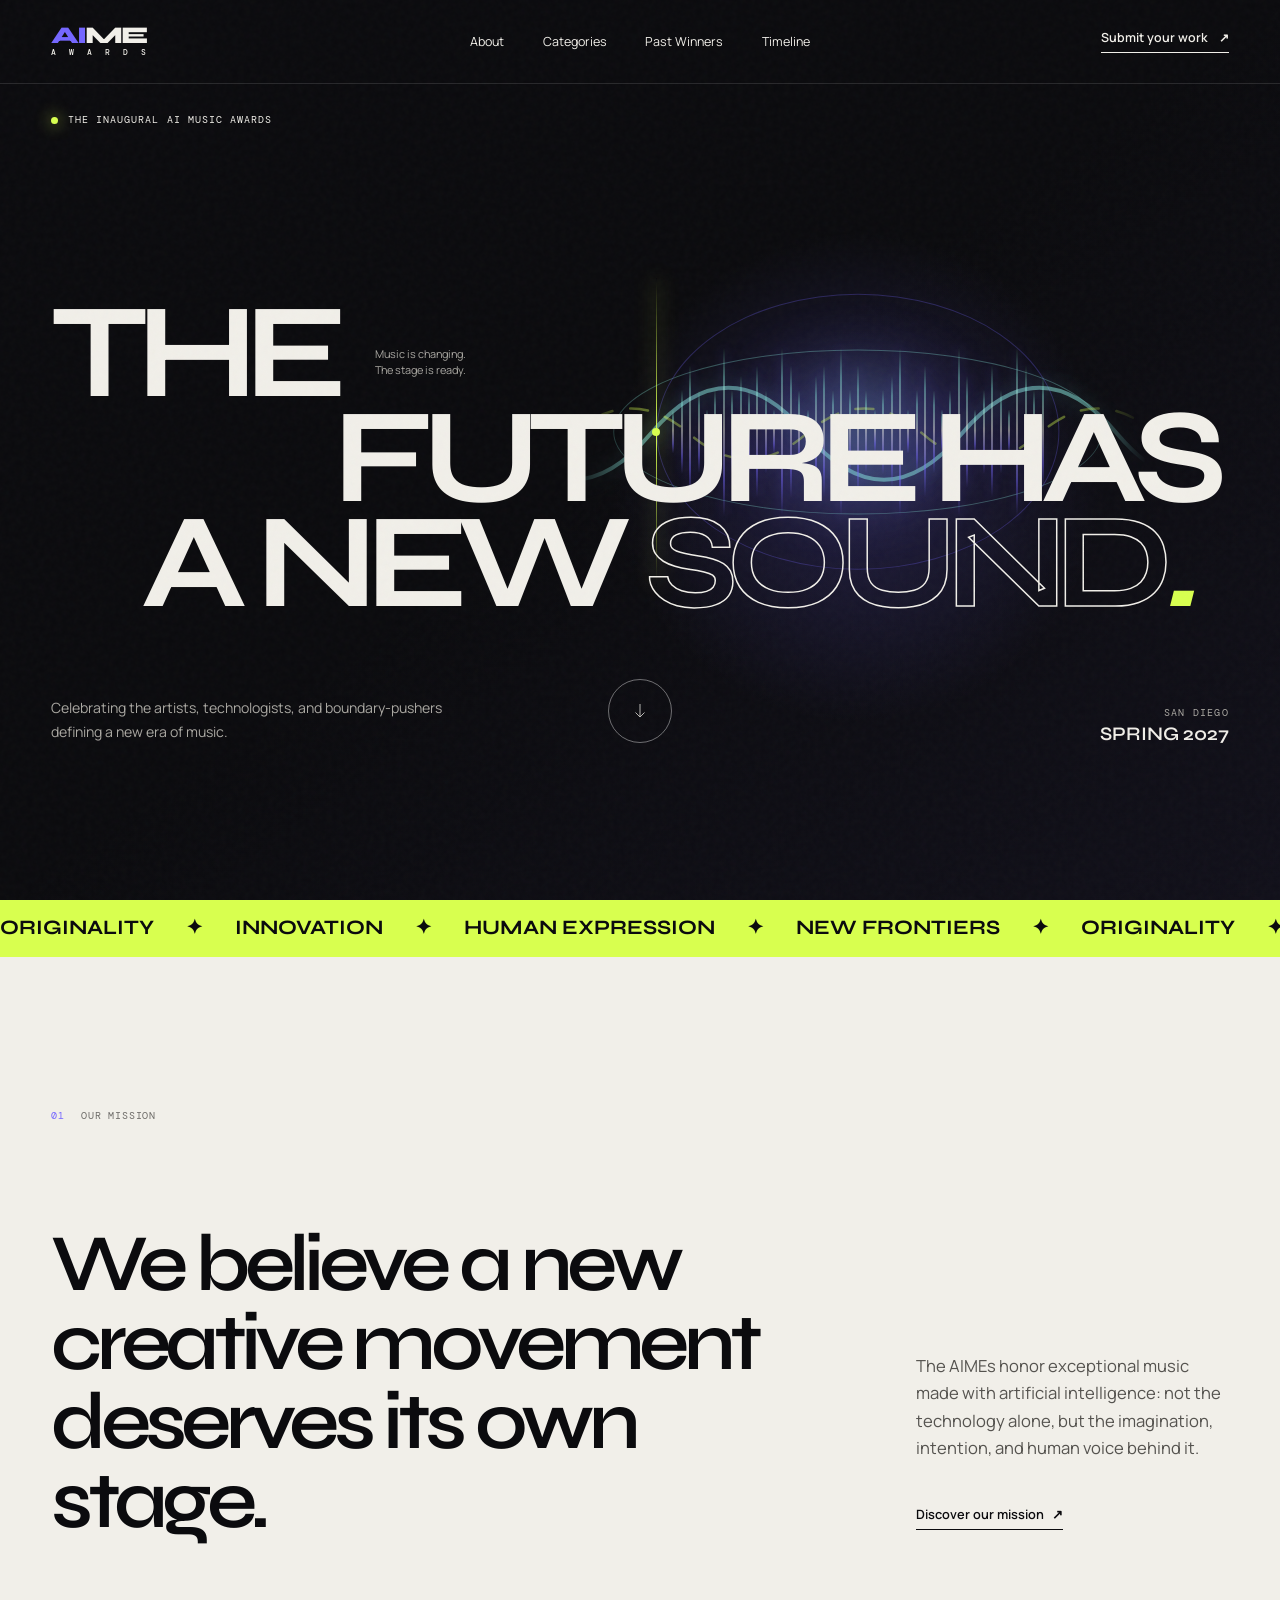
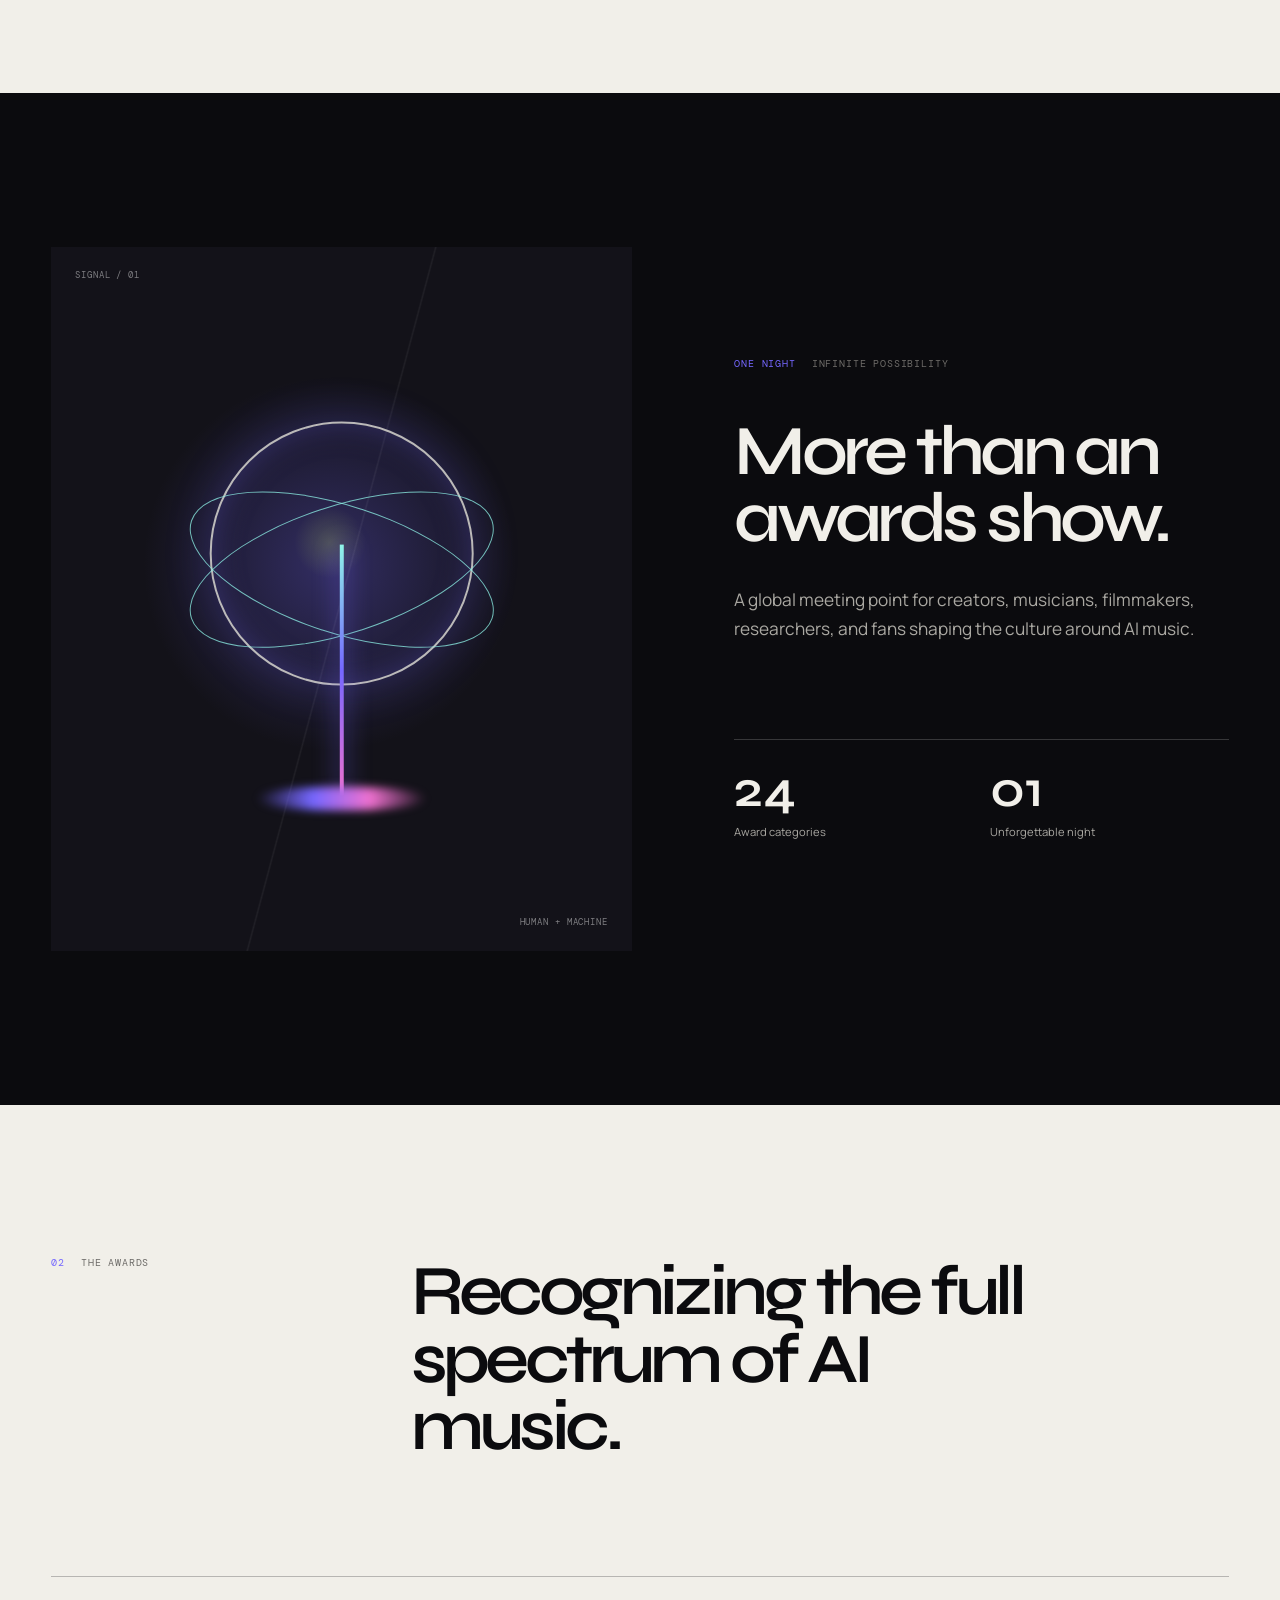
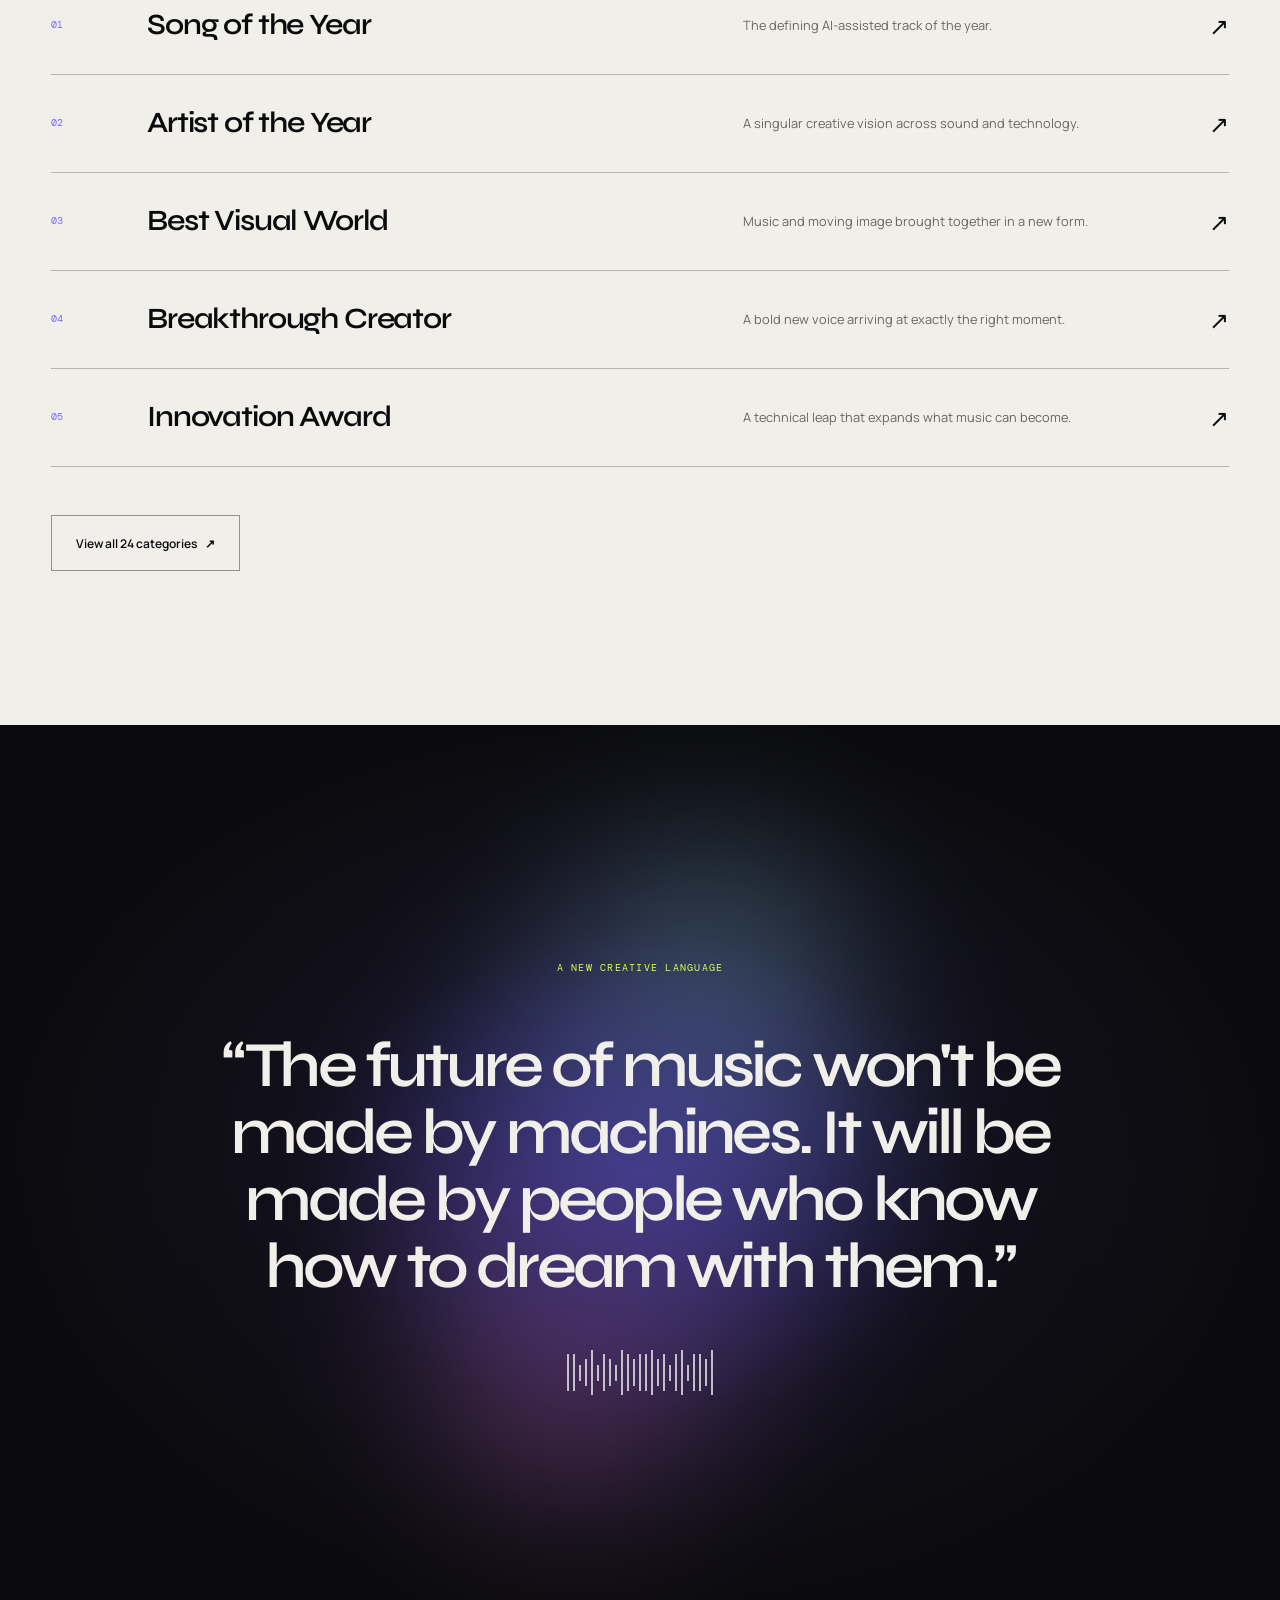
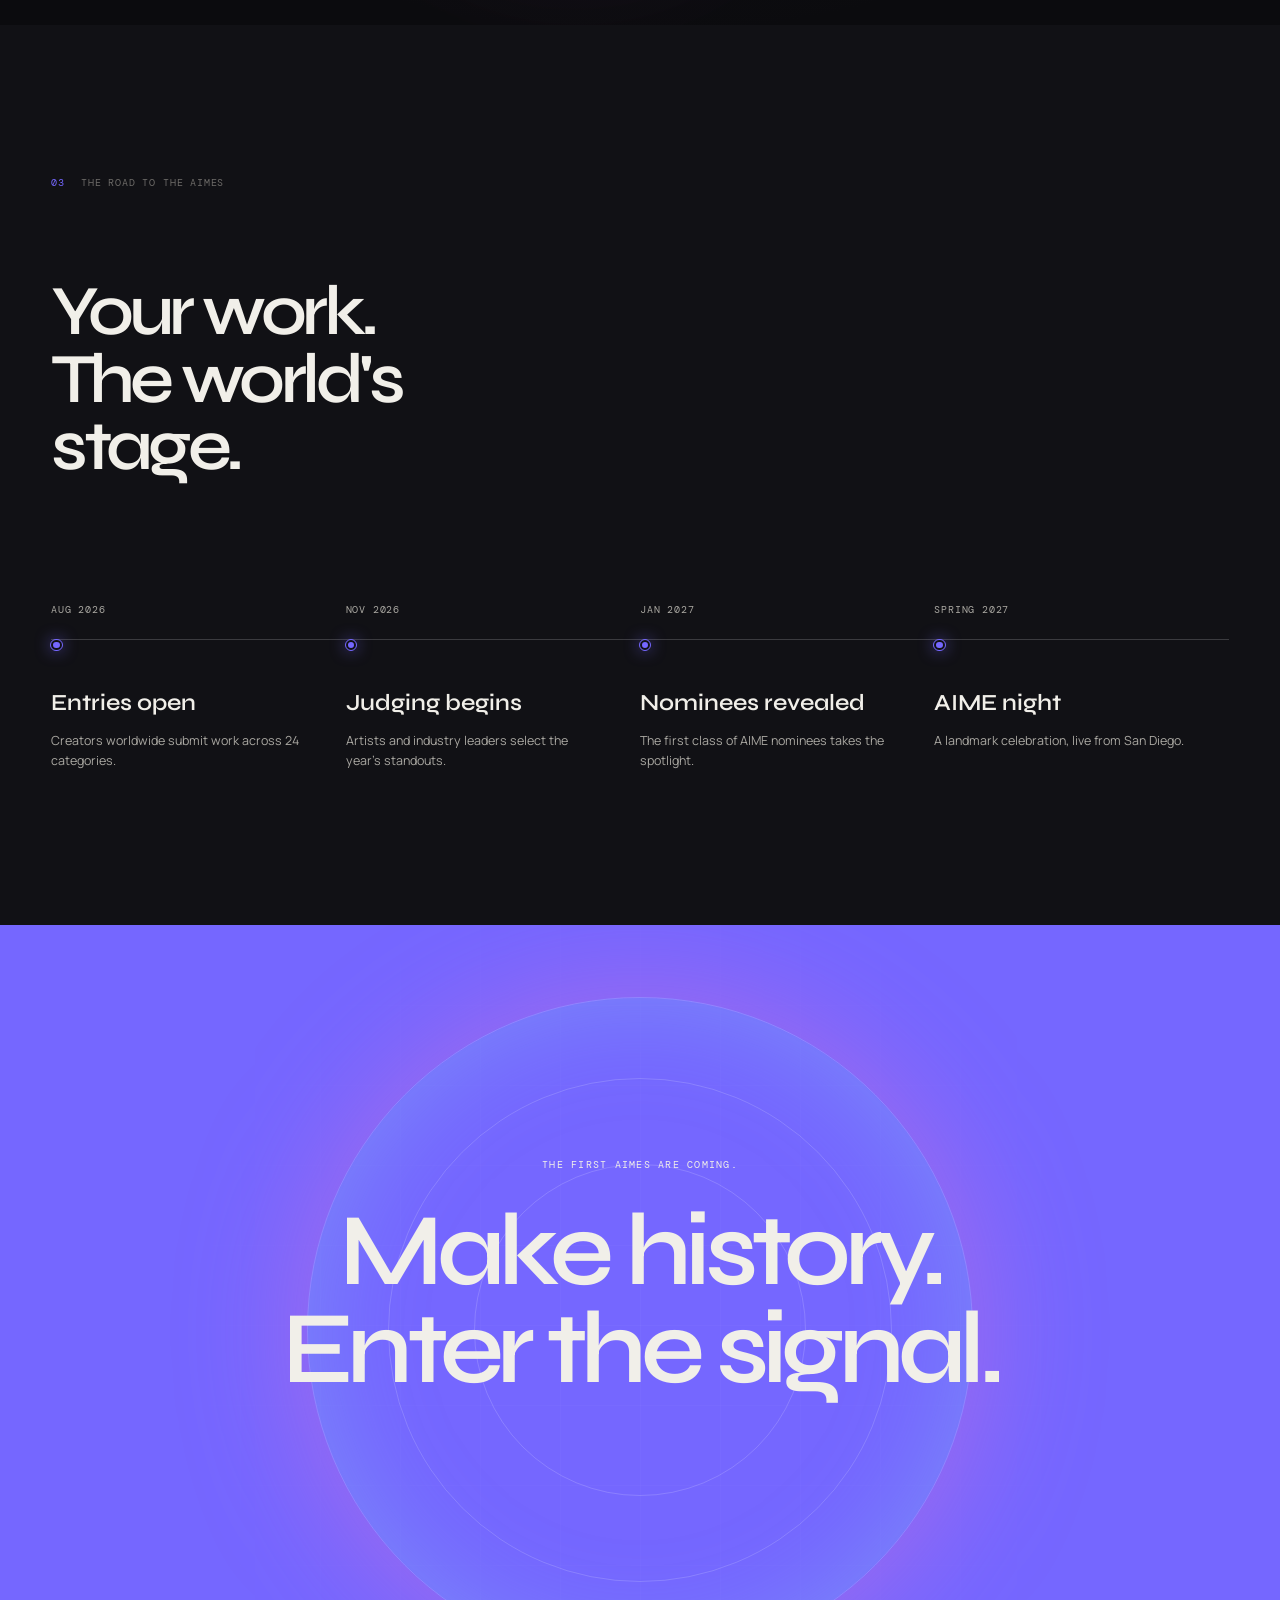
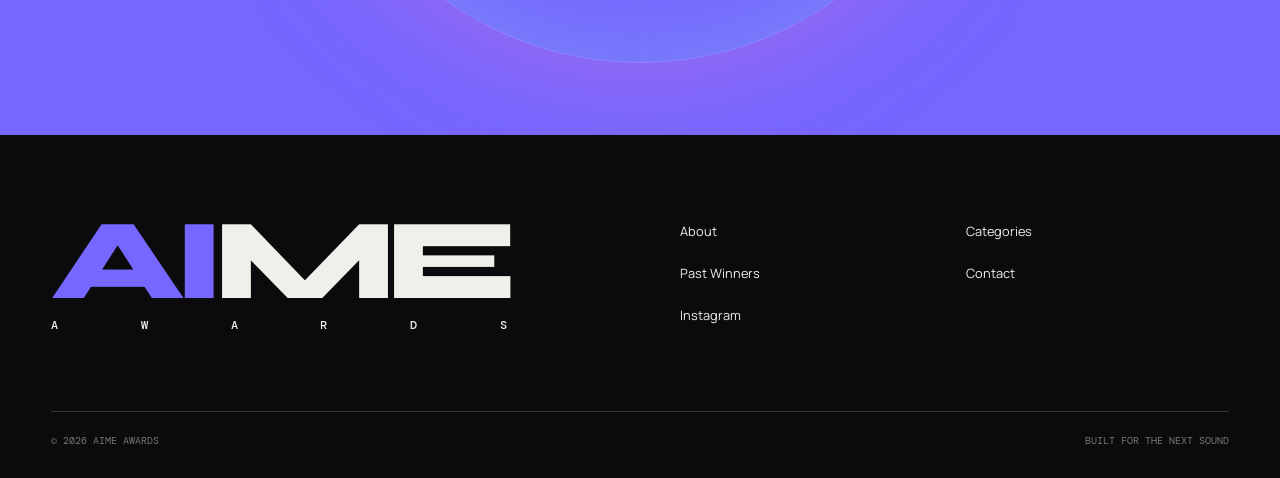
==== commit 3602abac: "Add interactive hero soundwave" ====
--- a/index.html
+++ b/index.html
@@ -98,6 +98,10 @@
         <div class="hero-signal" aria-hidden="true">
           <div class="hero-wave__contour hero-wave__contour--one"></div>
           <div class="hero-wave__contour hero-wave__contour--two"></div>
+          <svg class="hero-wave__lines" viewBox="0 0 1200 260" preserveAspectRatio="none">
+            <path class="hero-wave__line hero-wave__line--one" d="M0 132 C60 65 120 65 180 132 S300 199 360 132 S480 65 540 132 S660 199 720 132 S840 65 900 132 S1020 199 1080 132 S1140 65 1200 132" />
+            <path class="hero-wave__line hero-wave__line--two" d="M0 132 C45 95 90 95 135 132 S225 169 270 132 S360 95 405 132 S495 169 540 132 S630 95 675 132 S765 169 810 132 S900 95 945 132 S1035 169 1080 132 S1155 95 1200 132" />
+          </svg>
           <div class="hero-wave__bars">
             <span></span><span></span><span></span><span></span><span></span>
             <span></span><span></span><span></span><span></span><span></span>
@@ -303,6 +307,6 @@
       </div>
     </footer>
 
-    <script src="assets/site.js"></script>
+    <script src="assets/site.js?v=wave-interactive"></script>
   </body>
 </html>
--- a/assets/styles.css
+++ b/assets/styles.css
@@ -380,16 +380,23 @@
   z-index: 1;
   top: 48%;
   left: 67%;
+  --wave-x: 0px;
+  --wave-y: 0px;
+  --wave-tilt: 0deg;
+  --wave-scale: 1;
+  --wave-scroll: 0px;
+  --wave-opacity: 1;
   width: clamp(25rem, 45vw, 48rem);
   height: clamp(15rem, 30vw, 29rem);
   overflow: hidden;
-  transform: translate(-50%, -50%);
+  transform: translate(calc(-50% + var(--wave-x)), calc(-50% + var(--wave-y) + var(--wave-scroll))) rotate(var(--wave-tilt)) scale(var(--wave-scale));
+  transition: transform 0.18s ease-out;
   mask-image: linear-gradient(90deg, transparent, #000 12%, #000 88%, transparent);
 }
 
 .hero-wave__bars {
   position: absolute;
-  z-index: 2;
+  z-index: 3;
   top: 50%;
   right: 0;
   left: 0;
@@ -398,7 +405,9 @@
   align-items: center;
   justify-content: center;
   gap: clamp(0.22rem, 0.5vw, 0.52rem);
-  transform: translateY(-50%);
+  opacity: calc(0.48 + var(--wave-opacity) * 0.28);
+  transform: translateY(-50%) scaleY(calc(0.92 + var(--wave-opacity) * 0.18));
+  transition: opacity 0.18s ease-out, transform 0.18s ease-out;
 }
 
 .hero-wave__bars span {
@@ -447,12 +456,45 @@
   animation: hero-wave-breathe 5s ease-in-out -2s infinite alternate-reverse;
 }
 
+.hero-wave__lines {
+  position: absolute;
+  z-index: 2;
+  top: 50%;
+  left: 50%;
+  width: 180%;
+  height: 62%;
+  fill: none;
+  transform: translate(calc(-50% + var(--wave-x) * -0.38), -50%);
+  transition: transform 0.18s ease-out;
+}
+
+.hero-wave__line {
+  stroke-linecap: round;
+  stroke-width: 4;
+  vector-effect: non-scaling-stroke;
+  opacity: calc(0.62 + var(--wave-opacity) * 0.3);
+  animation: hero-wave-flow 5.5s linear infinite;
+}
+
+.hero-wave__line--one {
+  stroke: rgba(143, 245, 233, 0.8);
+  filter: drop-shadow(0 0 0.75rem rgba(143, 245, 233, 0.6));
+}
+
+.hero-wave__line--two {
+  stroke: rgba(216, 255, 79, 0.62);
+  stroke-width: 2.5;
+  stroke-dasharray: 18 18;
+  animation-duration: 3.8s;
+  animation-direction: reverse;
+}
+
 .hero-wave__playhead {
   position: absolute;
   z-index: 4;
   top: 10%;
   bottom: 10%;
-  left: 15%;
+  left: calc(15% + var(--wave-opacity) * 7%);
   width: 1px;
   background: linear-gradient(transparent, var(--acid), transparent);
   box-shadow: 0 0 1.2rem var(--acid);
@@ -477,12 +519,14 @@
   z-index: 0;
   top: 50%;
   left: 50%;
-  width: 48%;
-  height: 38%;
+  width: calc(48% + var(--wave-opacity) * 8%);
+  height: calc(38% + var(--wave-opacity) * 8%);
   border-radius: 50%;
   background: radial-gradient(circle, rgba(143, 245, 233, 0.52), rgba(117, 103, 255, 0.3) 42%, transparent 72%);
   filter: blur(2rem);
-  transform: translate(-50%, -50%);
+  opacity: calc(0.7 + var(--wave-opacity) * 0.25);
+  transform: translate(calc(-50% + var(--wave-x) * 0.22), calc(-50% + var(--wave-y) * 0.22));
+  transition: opacity 0.18s ease-out, transform 0.18s ease-out;
 }
 
 @keyframes hero-wave-pulse {
@@ -491,6 +535,11 @@
 
 @keyframes hero-wave-breathe {
   to { transform: translate(-50%, -50%) scale(1.08, 0.8); opacity: 0.5; }
+}
+
+@keyframes hero-wave-flow {
+  from { transform: translateX(0); }
+  to { transform: translateX(-33.333%); }
 }
 
 @keyframes hero-wave-scan {
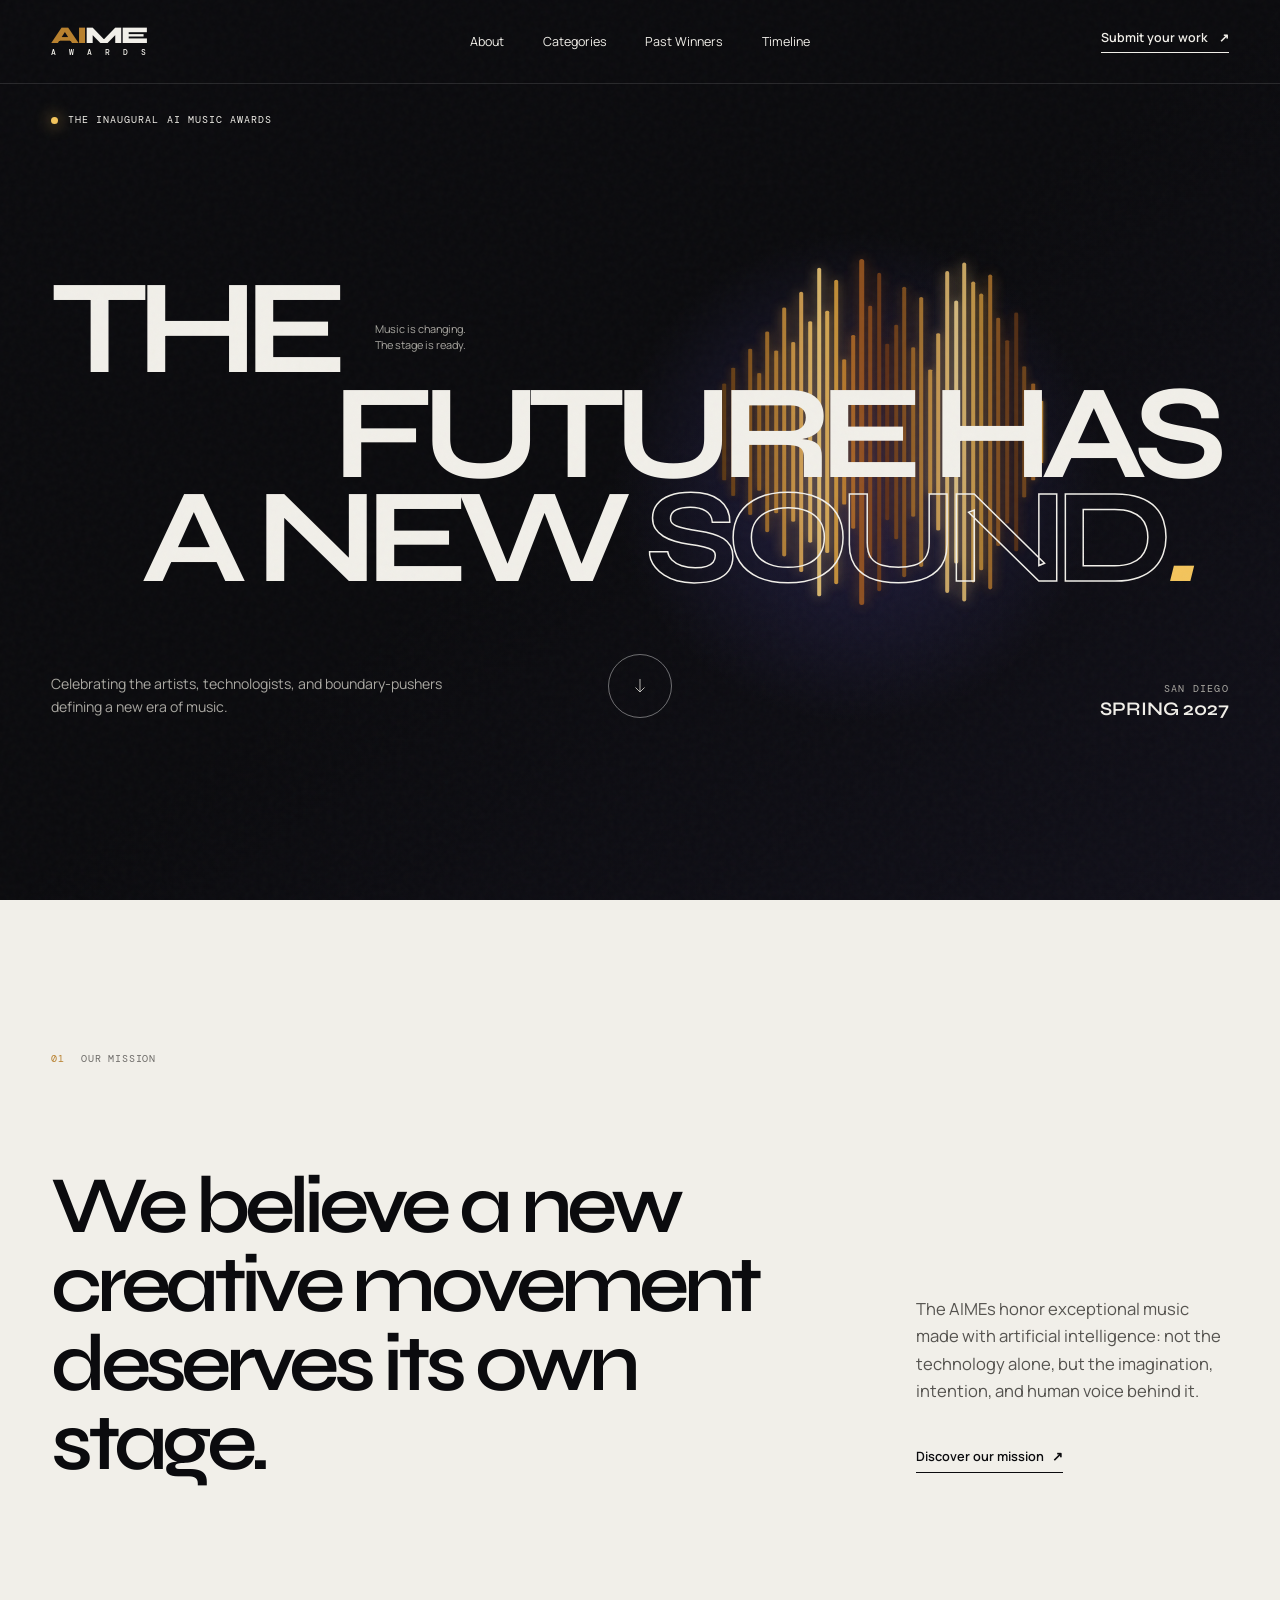
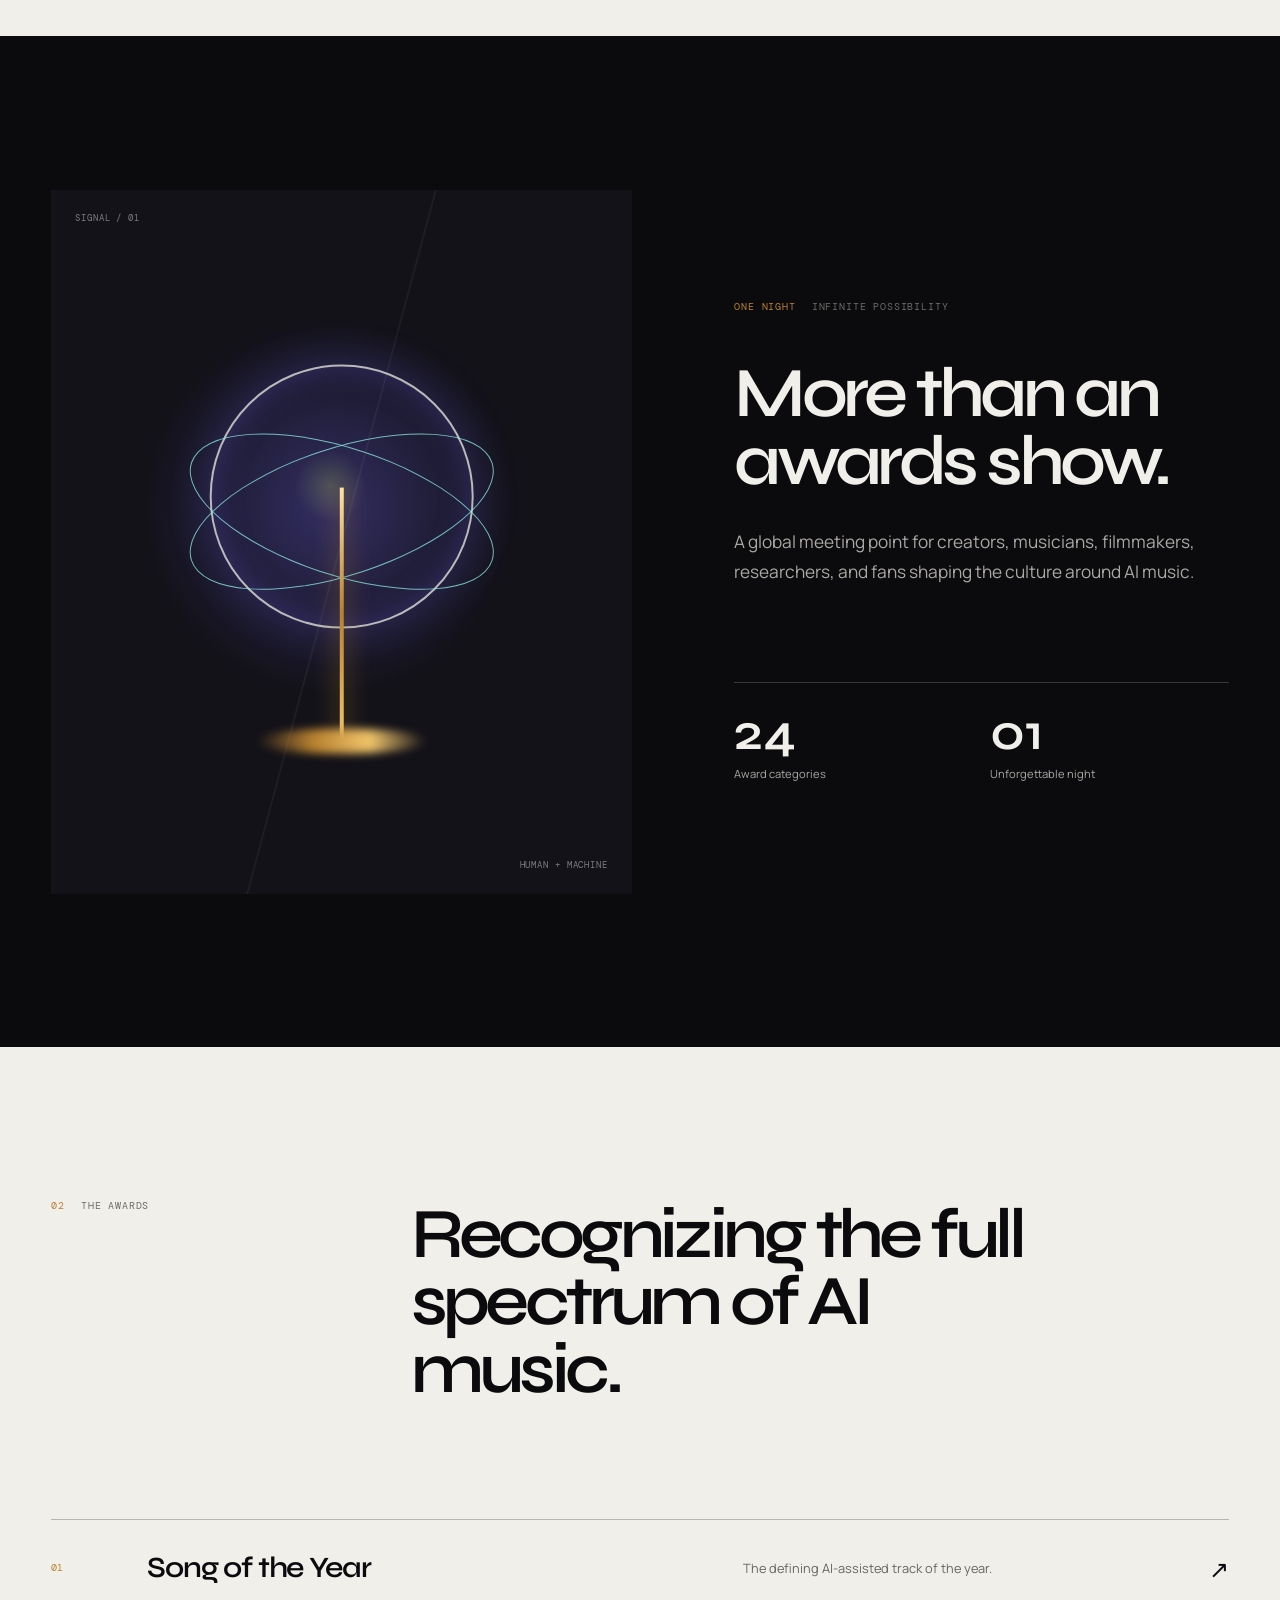
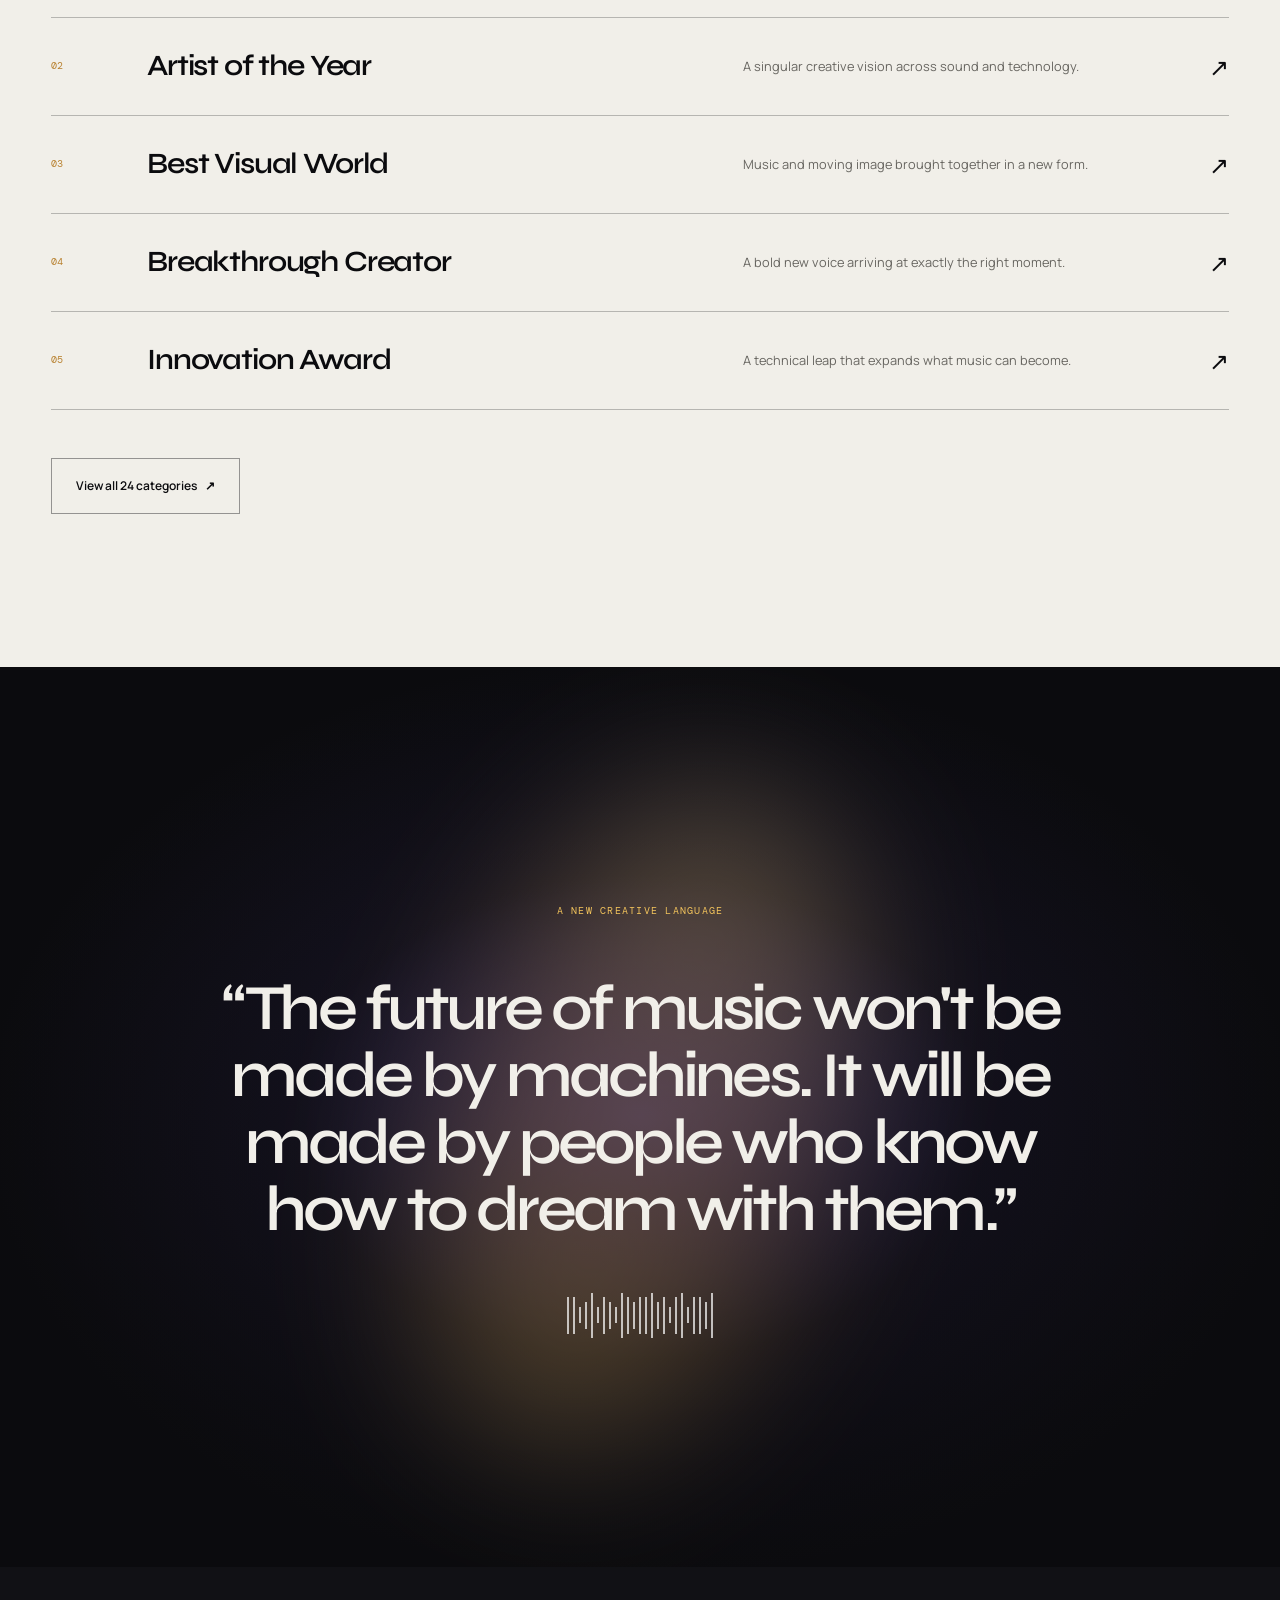
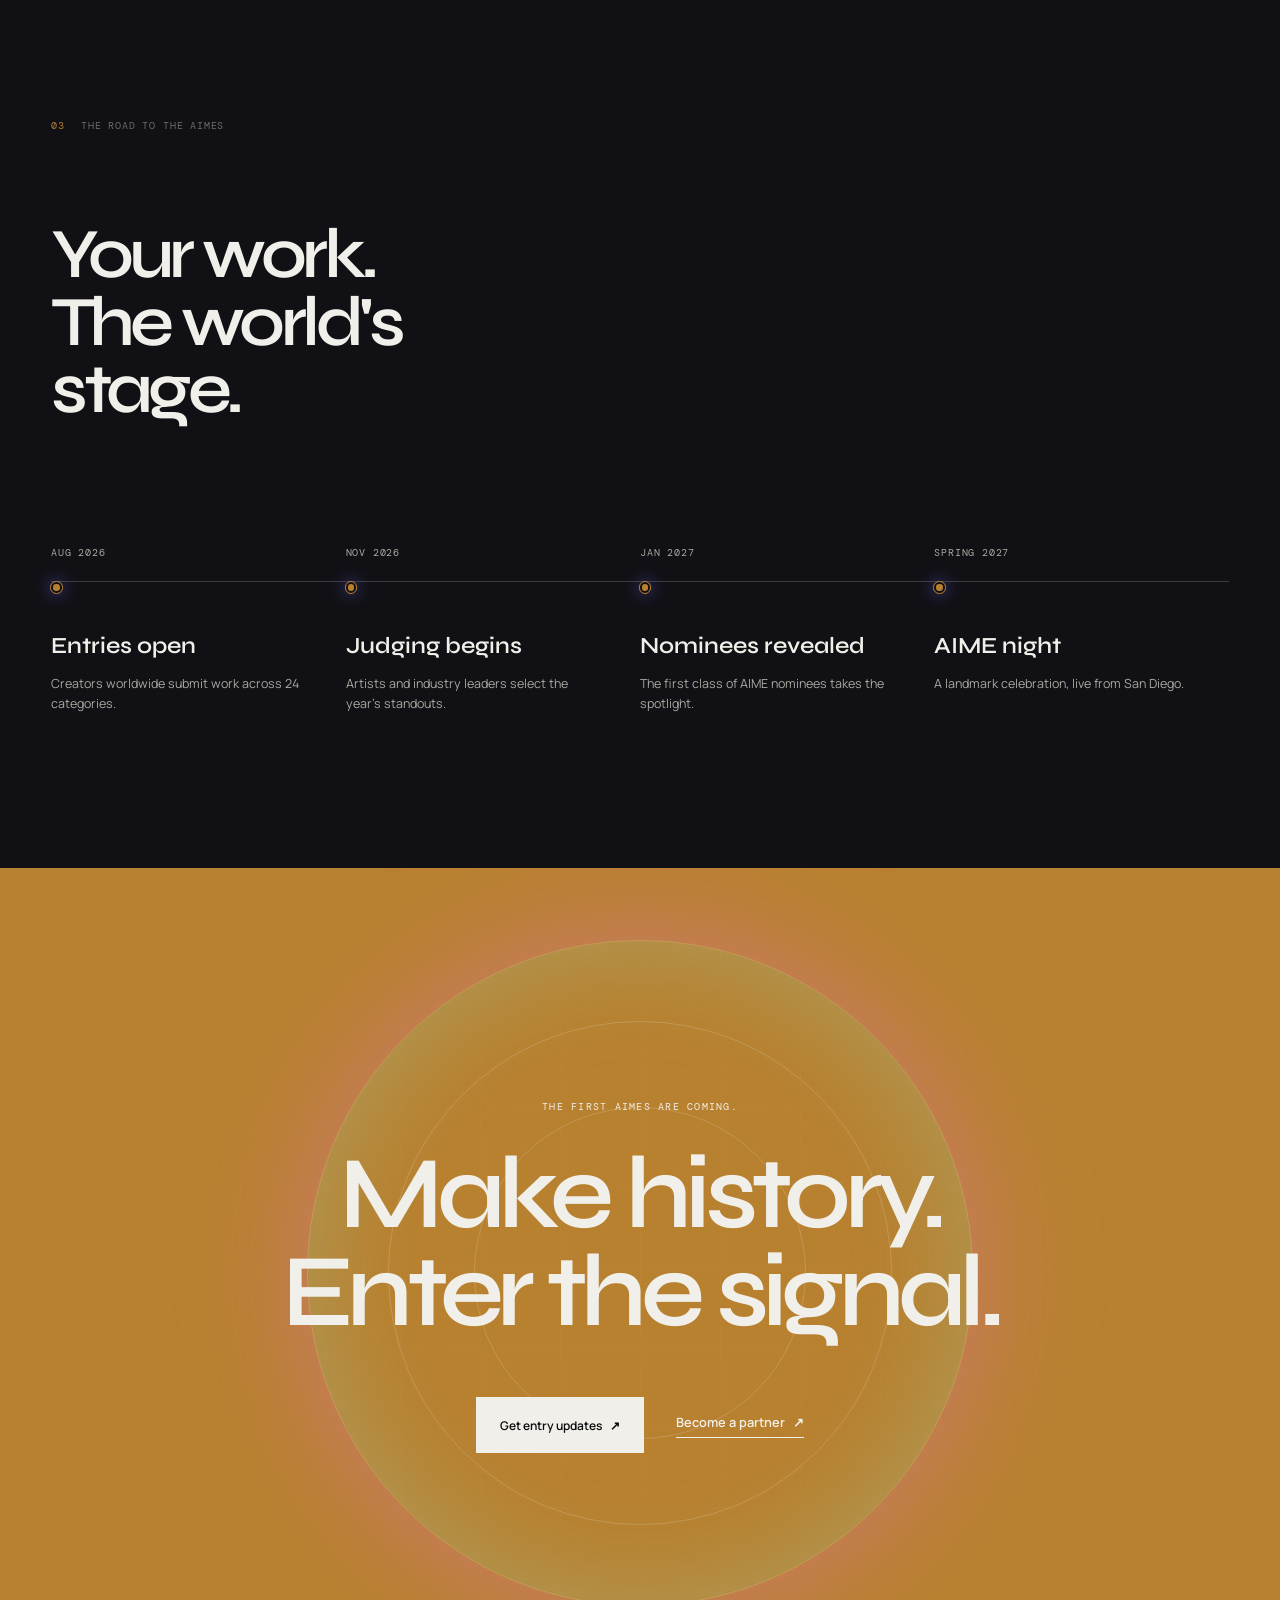
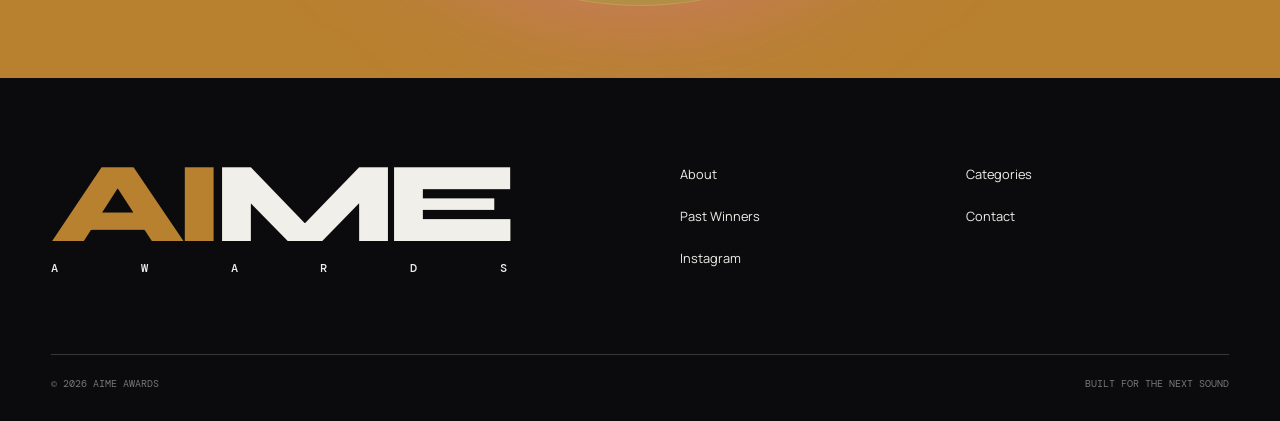
==== commit 0e0983e0: "Update hero equalizer and gold theme" ====
--- a/index.html
+++ b/index.html
@@ -96,36 +96,48 @@
         </div>
 
         <div class="hero-signal" aria-hidden="true">
-          <div class="hero-wave__contour hero-wave__contour--one"></div>
-          <div class="hero-wave__contour hero-wave__contour--two"></div>
-          <svg class="hero-wave__lines" viewBox="0 0 1200 260" preserveAspectRatio="none">
-            <path class="hero-wave__line hero-wave__line--one" d="M0 132 C60 65 120 65 180 132 S300 199 360 132 S480 65 540 132 S660 199 720 132 S840 65 900 132 S1020 199 1080 132 S1140 65 1200 132" />
-            <path class="hero-wave__line hero-wave__line--two" d="M0 132 C45 95 90 95 135 132 S225 169 270 132 S360 95 405 132 S495 169 540 132 S630 95 675 132 S765 169 810 132 S900 95 945 132 S1035 169 1080 132 S1155 95 1200 132" />
-          </svg>
-          <div class="hero-wave__bars">
-            <span></span><span></span><span></span><span></span><span></span>
-            <span></span><span></span><span></span><span></span><span></span>
-            <span></span><span></span><span></span><span></span><span></span>
-            <span></span><span></span><span></span><span></span><span></span>
-            <span></span><span></span><span></span><span></span><span></span>
-            <span></span><span></span><span></span><span></span><span></span>
-            <span></span><span></span><span></span><span></span><span></span>
-            <span></span><span></span><span></span><span></span><span></span>
-            <span></span><span></span><span></span><span></span><span></span>
-          </div>
-          <div class="hero-wave__playhead"></div>
-          <div class="hero-wave__glow"></div>
-        </div>
-      </section>
-
-      <div class="marquee" aria-hidden="true">
-        <div class="marquee__track">
-          <span>Originality</span><i>✦</i><span>Innovation</span><i>✦</i>
-          <span>Human expression</span><i>✦</i><span>New frontiers</span><i>✦</i>
-          <span>Originality</span><i>✦</i><span>Innovation</span><i>✦</i>
-          <span>Human expression</span><i>✦</i><span>New frontiers</span><i>✦</i>
-        </div>
-      </div>
+          <div class="hero-equalizer">
+            <span style="--level: .28; --delay: -0.2s; --color: #6b4215"></span>
+            <span style="--level: .37; --delay: -1.65s; --speed: .92s; --color: #7a4a17"></span>
+            <span style="--level: .22; --delay: -0.72s; --speed: 1.48s; --color: #89551b"></span>
+            <span style="--level: .48; --delay: -2.1s; --speed: .78s; --color: #98611f"></span>
+            <span style="--level: .34; --delay: -1.4s; --speed: 1.24s; --color: #a66d24"></span>
+            <span style="--level: .58; --delay: -0.6s; --speed: .86s; --color: #b57a2b"></span>
+            <span style="--level: .47; --delay: -1.8s; --speed: 1.62s; --color: #c38732"></span>
+            <span style="--level: .72; --delay: -0.3s; --speed: .7s; --color: #d1953b"></span>
+            <span style="--level: .52; --delay: -1.1s; --speed: 1.34s; --color: #dfa348"></span>
+            <span style="--level: .81; --delay: -1.7s; --speed: .98s; --color: #edb458"></span>
+            <span style="--level: .64; --delay: -0.8s; --speed: 1.76s; --color: #f6c66a"></span>
+            <span style="--level: .95; --delay: -1.3s; --speed: .74s; --color: #ffd77d"></span>
+            <span style="--level: .7; --delay: -0.4s; --speed: 1.18s; --color: #f4c05e"></span>
+            <span style="--level: .88; --delay: -1.9s; --speed: .88s; --color: #e8a93f"></span>
+            <span style="--level: .42; --delay: -0.22s; --speed: 1.52s; --color: #d38d2f"></span>
+            <span style="--level: .56; --delay: -1.0s; --speed: .82s; --color: #bf7426"></span>
+            <span style="--level: 1; --delay: -0.5s; --speed: 1.06s; --color: #a95e20"></span>
+            <span style="--level: .73; --delay: -1.6s; --speed: .68s; --color: #94501d"></span>
+            <span style="--level: .92; --delay: -0.7s; --speed: 1.44s; --color: #7c4219"></span>
+            <span style="--level: .51; --delay: -2.3s; --speed: .94s; --color: #6b3717"></span>
+            <span style="--level: .62; --delay: -1.5s; --speed: 1.7s; --color: #7d461a"></span>
+            <span style="--level: .84; --delay: -0.1s; --speed: .76s; --color: #91581f"></span>
+            <span style="--level: .49; --delay: -1.2s; --speed: 1.32s; --color: #a86d27"></span>
+            <span style="--level: .78; --delay: -0.75s; --speed: .9s; --color: #be8434"></span>
+            <span style="--level: .36; --delay: -2.05s; --speed: 1.58s; --color: #d29b45"></span>
+            <span style="--level: .57; --delay: -1.85s; --speed: .72s; --color: #e4b05a"></span>
+            <span style="--level: .93; --delay: -0.35s; --speed: 1.16s; --color: #f1c674"></span>
+            <span style="--level: .76; --delay: -1.45s; --speed: .84s; --color: #f8d994"></span>
+            <span style="--level: .98; --delay: -0.95s; --speed: 1.4s; --color: #eec675"></span>
+            <span style="--level: .87; --delay: -1.75s; --speed: .66s; --color: #dfad54"></span>
+            <span style="--level: .8; --delay: -0.55s; --speed: 1.28s; --color: #c99238"></span>
+            <span style="--level: .91; --delay: -1.25s; --speed: .96s; --color: #b2772c"></span>
+            <span style="--level: .66; --delay: -0.15s; --speed: 1.64s; --color: #955c22"></span>
+            <span style="--level: .53; --delay: -1.55s; --speed: .8s; --color: #79451b"></span>
+            <span style="--level: .69; --delay: -2.15s; --speed: 1.12s; --color: #623617"></span>
+            <span style="--level: .38; --delay: -0.85s; --speed: 1.5s; --color: #7f4e1d"></span>
+            <span style="--level: .28; --delay: -1.35s; --speed: .74s; --color: #a76824"></span>
+            <span style="--level: .18; --delay: -0.45s; --speed: 1.36s; --color: #d39434"></span>
+          </div>
+        </div>
+      </section>
 
       <section class="manifesto section-pad" id="about">
         <div class="section-label reveal">
--- a/assets/styles.css
+++ b/assets/styles.css
@@ -3,10 +3,10 @@
   --paper: #f1efe9;
   --muted: #aaa8a2;
   --line: rgba(255, 255, 255, 0.18);
-  --violet: #7567ff;
-  --pink: #ef71cf;
-  --acid: #d8ff4f;
-  --cyan: #8ff5e9;
+  --violet: #b8812f;
+  --pink: #f0c46a;
+  --acid: #f3c45c;
+  --cyan: #ffe2a0;
   --font-display: "Syne", sans-serif;
   --font-body: "Manrope", sans-serif;
   --font-mono: "DM Mono", monospace;
@@ -229,7 +229,7 @@
   flex-direction: column;
   justify-content: center;
   overflow: hidden;
-  padding: 9rem var(--side) 2rem;
+  padding: 9rem var(--side) clamp(5rem, 9vh, 8rem);
   background:
     radial-gradient(circle at 67% 53%, rgba(117, 103, 255, 0.22), transparent 25%),
     linear-gradient(145deg, #0b0b0e 50%, #11101a 100%);
@@ -237,6 +237,7 @@
 
 .hero__eyebrow {
   position: absolute;
+  z-index: 2;
   top: 7.2rem;
   display: flex;
   align-items: center;
@@ -379,196 +380,40 @@
   position: absolute;
   z-index: 1;
   top: 48%;
-  left: 67%;
-  --wave-x: 0px;
-  --wave-y: 0px;
-  --wave-tilt: 0deg;
-  --wave-scale: 1;
-  --wave-scroll: 0px;
-  --wave-opacity: 1;
-  width: clamp(25rem, 45vw, 48rem);
+  left: 69%;
+  width: clamp(34rem, 62vw, 66rem);
   height: clamp(15rem, 30vw, 29rem);
   overflow: hidden;
-  transform: translate(calc(-50% + var(--wave-x)), calc(-50% + var(--wave-y) + var(--wave-scroll))) rotate(var(--wave-tilt)) scale(var(--wave-scale));
-  transition: transform 0.18s ease-out;
+  transform: translate(-50%, -50%);
   mask-image: linear-gradient(90deg, transparent, #000 12%, #000 88%, transparent);
 }
 
-.hero-wave__bars {
-  position: absolute;
-  z-index: 3;
-  top: 50%;
-  right: 0;
-  left: 0;
+.hero-equalizer {
+  position: absolute;
+  inset: 5% 0;
   display: flex;
-  height: 75%;
   align-items: center;
   justify-content: center;
-  gap: clamp(0.22rem, 0.5vw, 0.52rem);
-  opacity: calc(0.48 + var(--wave-opacity) * 0.28);
-  transform: translateY(-50%) scaleY(calc(0.92 + var(--wave-opacity) * 0.18));
-  transition: opacity 0.18s ease-out, transform 0.18s ease-out;
-}
-
-.hero-wave__bars span {
-  width: clamp(1px, 0.16vw, 2px);
-  height: var(--level, 45%);
-  border-radius: 1rem;
-  background: linear-gradient(
-    to bottom,
-    transparent,
-    rgba(143, 245, 233, 0.8) 18%,
-    var(--paper) 48%,
-    var(--violet) 78%,
-    transparent
-  );
-  box-shadow: 0 0 0.8rem rgba(117, 103, 255, 0.55);
-  transform: scaleY(0.7);
-  animation: hero-wave-pulse 1.8s ease-in-out infinite alternate;
-}
-
-.hero-wave__bars span:nth-child(4n + 1) { --level: 24%; animation-delay: -0.2s; }
-.hero-wave__bars span:nth-child(4n + 2) { --level: 46%; animation-delay: -0.8s; }
-.hero-wave__bars span:nth-child(4n + 3) { --level: 72%; animation-delay: -1.25s; }
-.hero-wave__bars span:nth-child(7n) { --level: 92%; animation-delay: -0.5s; }
-.hero-wave__bars span:nth-child(9n) { --level: 61%; animation-delay: -1.5s; }
-
-.hero-wave__contour {
-  position: absolute;
-  z-index: 1;
-  top: 50%;
-  left: 50%;
-  width: 85%;
-  height: 43%;
-  border: 1px solid rgba(143, 245, 233, 0.3);
-  border-radius: 50%;
-  transform: translate(-50%, -50%);
-}
-
-.hero-wave__contour--one {
-  animation: hero-wave-breathe 4s ease-in-out infinite alternate;
-}
-
-.hero-wave__contour--two {
-  width: 70%;
-  height: 72%;
-  border-color: rgba(117, 103, 255, 0.28);
-  animation: hero-wave-breathe 5s ease-in-out -2s infinite alternate-reverse;
-}
-
-.hero-wave__lines {
-  position: absolute;
-  z-index: 2;
-  top: 50%;
-  left: 50%;
-  width: 180%;
-  height: 62%;
-  fill: none;
-  transform: translate(calc(-50% + var(--wave-x) * -0.38), -50%);
-  transition: transform 0.18s ease-out;
-}
-
-.hero-wave__line {
-  stroke-linecap: round;
-  stroke-width: 4;
-  vector-effect: non-scaling-stroke;
-  opacity: calc(0.62 + var(--wave-opacity) * 0.3);
-  animation: hero-wave-flow 5.5s linear infinite;
-}
-
-.hero-wave__line--one {
-  stroke: rgba(143, 245, 233, 0.8);
-  filter: drop-shadow(0 0 0.75rem rgba(143, 245, 233, 0.6));
-}
-
-.hero-wave__line--two {
-  stroke: rgba(216, 255, 79, 0.62);
-  stroke-width: 2.5;
-  stroke-dasharray: 18 18;
-  animation-duration: 3.8s;
-  animation-direction: reverse;
-}
-
-.hero-wave__playhead {
-  position: absolute;
-  z-index: 4;
-  top: 10%;
-  bottom: 10%;
-  left: calc(15% + var(--wave-opacity) * 7%);
-  width: 1px;
-  background: linear-gradient(transparent, var(--acid), transparent);
-  box-shadow: 0 0 1.2rem var(--acid);
-  animation: hero-wave-scan 6s ease-in-out infinite alternate;
-}
-
-.hero-wave__playhead::after {
-  content: "";
-  position: absolute;
-  top: 50%;
-  left: 50%;
-  width: 0.5rem;
-  height: 0.5rem;
-  border-radius: 50%;
-  background: var(--acid);
-  box-shadow: 0 0 1.5rem var(--acid);
-  transform: translate(-50%, -50%);
-}
-
-.hero-wave__glow {
-  position: absolute;
-  z-index: 0;
-  top: 50%;
-  left: 50%;
-  width: calc(48% + var(--wave-opacity) * 8%);
-  height: calc(38% + var(--wave-opacity) * 8%);
-  border-radius: 50%;
-  background: radial-gradient(circle, rgba(143, 245, 233, 0.52), rgba(117, 103, 255, 0.3) 42%, transparent 72%);
-  filter: blur(2rem);
-  opacity: calc(0.7 + var(--wave-opacity) * 0.25);
-  transform: translate(calc(-50% + var(--wave-x) * 0.22), calc(-50% + var(--wave-y) * 0.22));
-  transition: opacity 0.18s ease-out, transform 0.18s ease-out;
-}
-
-@keyframes hero-wave-pulse {
-  to { transform: scaleY(1.08); opacity: 0.72; }
-}
-
-@keyframes hero-wave-breathe {
-  to { transform: translate(-50%, -50%) scale(1.08, 0.8); opacity: 0.5; }
-}
-
-@keyframes hero-wave-flow {
-  from { transform: translateX(0); }
-  to { transform: translateX(-33.333%); }
-}
-
-@keyframes hero-wave-scan {
-  to { left: 85%; }
-}
-
-.marquee {
-  overflow: hidden;
-  padding: 1.15rem 0;
-  color: var(--ink);
-  background: var(--acid);
-}
-
-.marquee__track {
-  display: flex;
-  width: max-content;
-  align-items: center;
-  gap: 2rem;
-  animation: marquee 25s linear infinite;
-  font: 700 clamp(1rem, 1.6vw, 1.35rem) / 1 var(--font-display);
-  text-transform: uppercase;
-}
-
-.marquee__track i {
-  font-style: normal;
-}
-
-@keyframes marquee {
-  to { transform: translateX(-50%); }
+  gap: clamp(0.14rem, 0.33vw, 0.34rem);
+}
+
+.hero-equalizer span {
+  width: clamp(0.16rem, 0.34vw, 0.38rem);
+  height: 100%;
+  border-radius: 999px;
+  background: var(--color);
+  box-shadow: 0 0 0.85rem color-mix(in srgb, var(--color) 74%, transparent);
+  opacity: 0.82;
+  transform: scaleY(var(--level));
+  animation: equalizer-bar calc(var(--speed, 1.25s) * 1.65) ease-in-out infinite alternate;
+  animation-delay: var(--delay);
+  transform-origin: center;
+}
+
+@keyframes equalizer-bar {
+  0% { transform: scaleY(calc(var(--level) * 0.64)); opacity: 0.66; }
+  42% { transform: scaleY(calc(var(--level) * 0.92)); opacity: 0.84; }
+  100% { transform: scaleY(calc(var(--level) * 0.72)); opacity: 0.72; }
 }
 
 .section-pad {
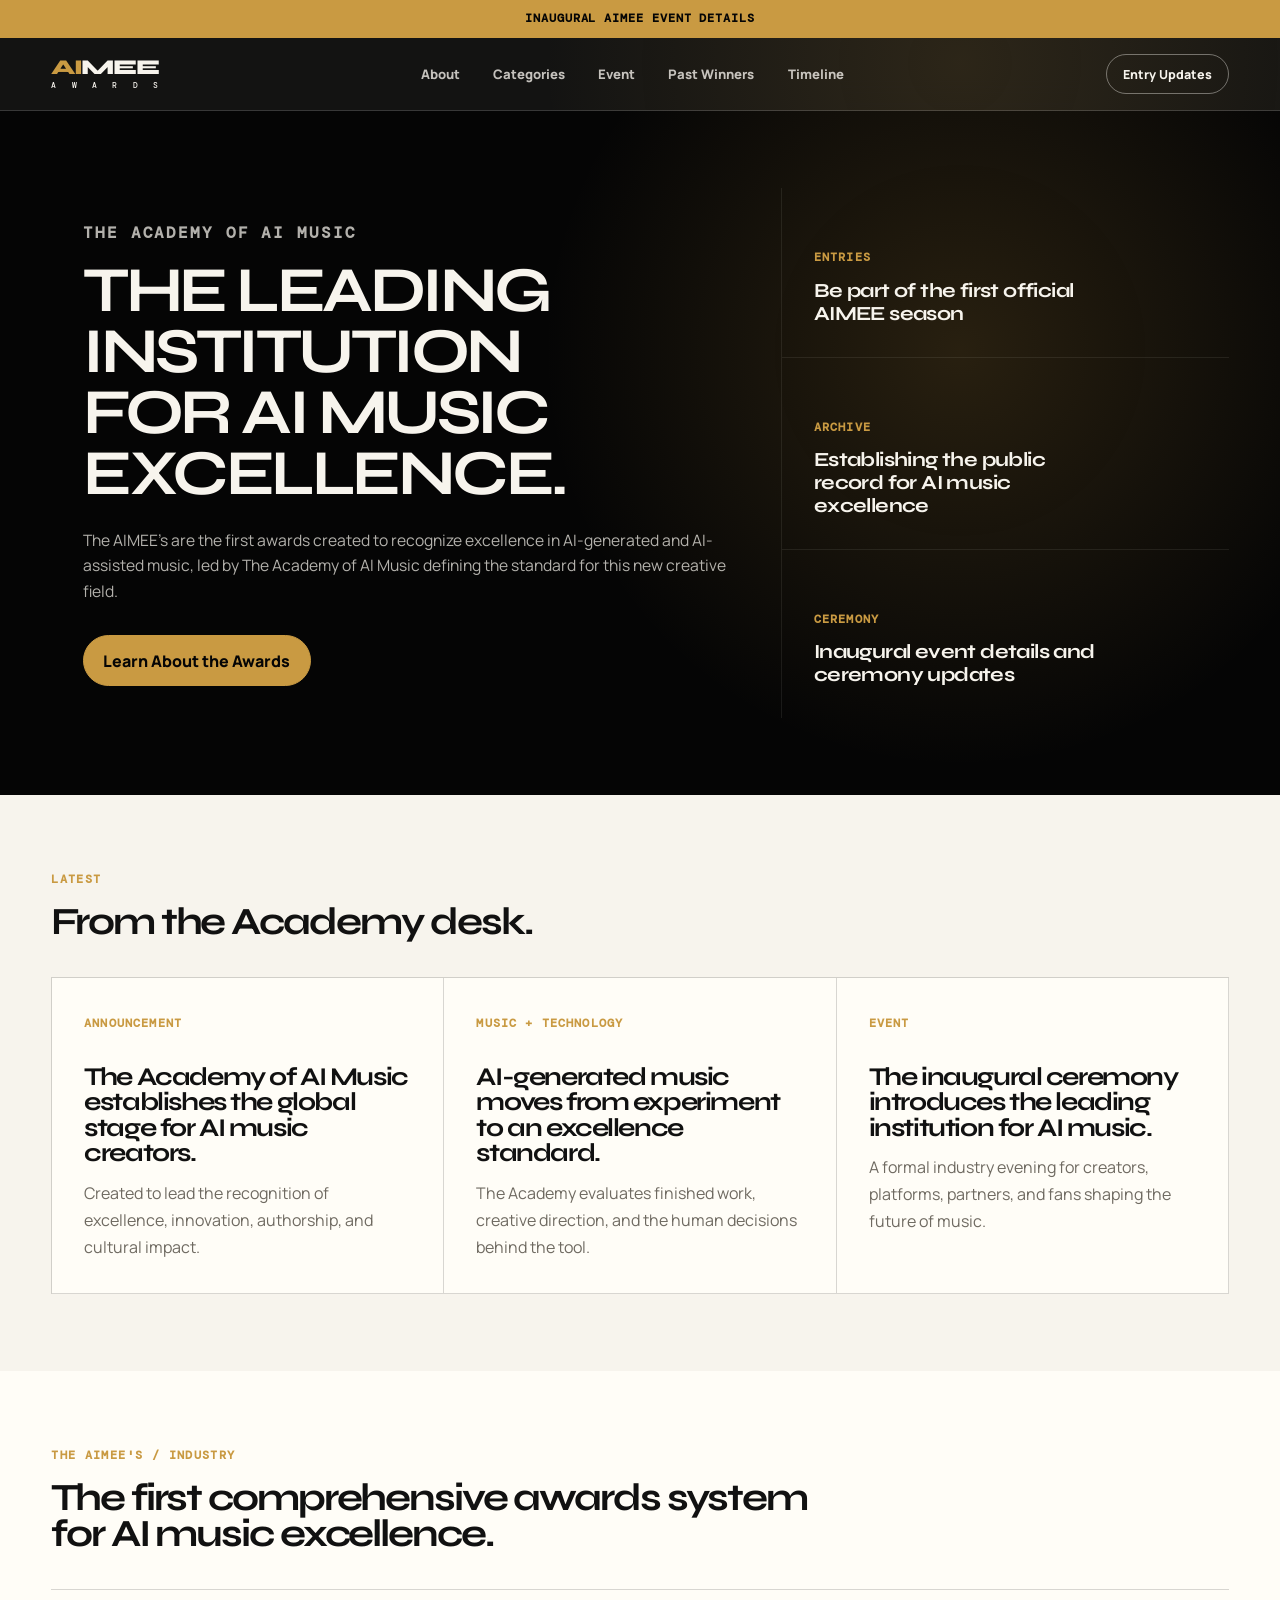
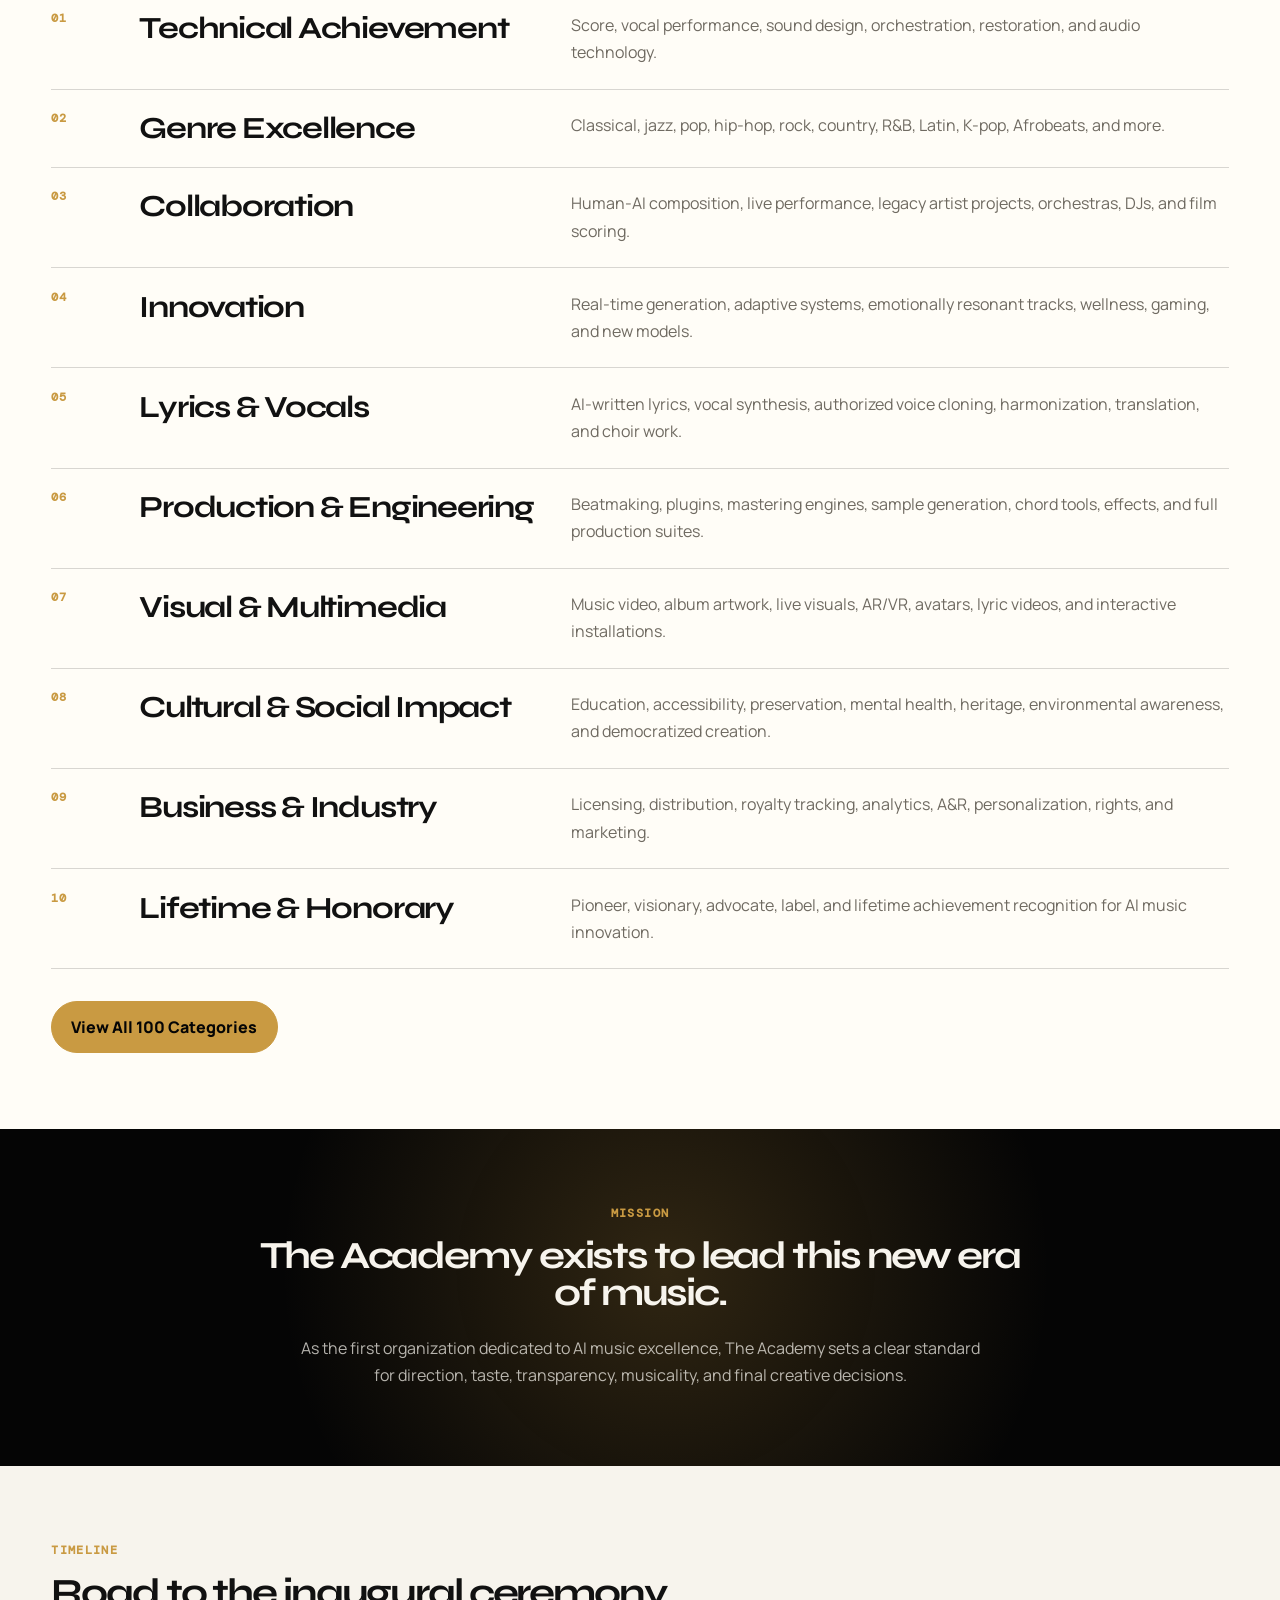
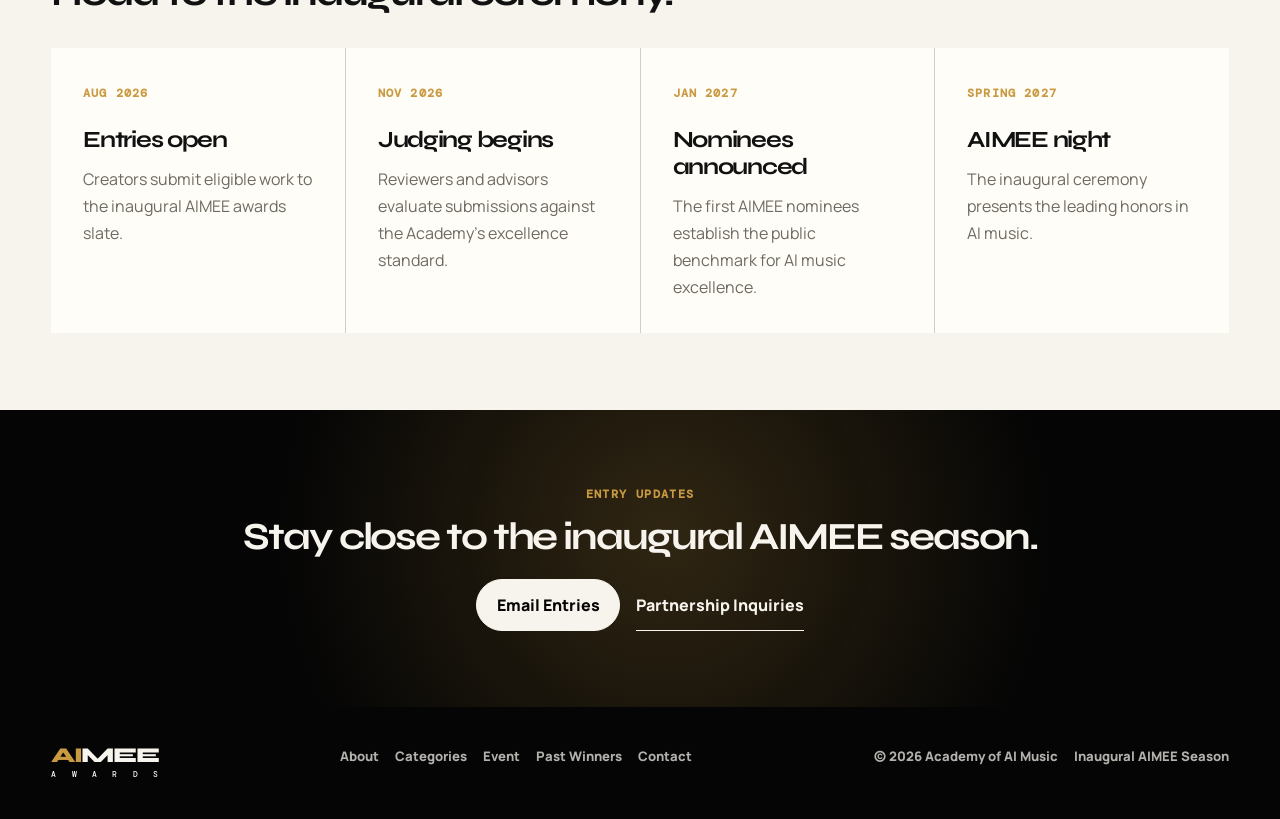
==== commit 393d2ee1: "Refine AIMEE Awards site design" ====
--- a/index.html
+++ b/index.html
@@ -5,45 +5,51 @@
     <meta name="viewport" content="width=device-width, initial-scale=1.0" />
     <meta
       name="description"
-      content="The AIMEs celebrate the artists, technologists, and boundary-pushers defining the future of AI music."
+      content="The Academy of AI Music is the first organization dedicated to recognizing excellence in AI-generated and AI-assisted music through the AIMEE's."
     />
-    <title>The AIMEs — AI Music Awards</title>
+    <title>Academy of AI Music | The AIMEE's</title>
     <link rel="preconnect" href="https://fonts.googleapis.com" />
     <link rel="preconnect" href="https://fonts.gstatic.com" crossorigin />
     <link
-      href="https://fonts.googleapis.com/css2?family=DM+Mono:wght@300;400;500&family=Manrope:wght@400;500;600;700&family=Syne:wght@600;700;800&display=swap"
+      href="https://fonts.googleapis.com/css2?family=DM+Mono:wght@300;400;500&family=Manrope:wght@400;500;600;700;800&family=Syne:wght@600;700;800&display=swap"
       rel="stylesheet"
     />
     <link rel="stylesheet" href="assets/styles.css" />
   </head>
-  <body>
+  <body class="home-page">
     <div class="site-loader" aria-hidden="true">
-      <div class="site-loader__mark wordmark-lockup">
-        <span class="wordmark__name"><span class="wordmark__accent">AI</span>ME</span>
+      <div class="wordmark">
+        <span class="wordmark__name"><span>AI</span>MEE</span>
         <span class="wordmark__award" aria-label="Awards">
           <span>A</span><span>W</span><span>A</span><span>R</span><span>D</span><span>S</span>
         </span>
       </div>
-      <div class="site-loader__line"><span></span></div>
     </div>
 
-    <div class="noise" aria-hidden="true"></div>
-    <div class="cursor-glow" aria-hidden="true"></div>
+    <a class="skip-link" href="#main">Skip to main content</a>
+
+    <div class="top-strip">
+      <a href="event.html">Inaugural AIMEE event details</a>
+    </div>
 
     <header class="site-header">
-      <a class="wordmark" href="#top" aria-label="The AIMEs home">
-        <span class="wordmark__name"><span class="wordmark__accent">AI</span>ME</span>
+      <a class="wordmark" href="index.html" aria-label="AIMEE Awards home">
+        <span class="wordmark__name"><span>AI</span>MEE</span>
         <span class="wordmark__award" aria-label="Awards">
           <span>A</span><span>W</span><span>A</span><span>R</span><span>D</span><span>S</span>
         </span>
       </a>
+
       <nav class="desktop-nav" aria-label="Main navigation">
-        <a href="#about">About</a>
-        <a href="#categories">Categories</a>
+        <a href="about.html">About</a>
+        <a href="awards.html">Categories</a>
+        <a href="event.html">Event</a>
         <a href="winners.html">Past Winners</a>
         <a href="#timeline">Timeline</a>
       </nav>
-      <a class="header-cta" href="#enter">Submit your work <span>↗</span></a>
+
+      <a class="header-cta" href="#enter">Entry Updates</a>
+
       <button class="menu-toggle" type="button" aria-expanded="false" aria-controls="mobile-menu">
         <span></span><span></span>
         <span class="sr-only">Toggle menu</span>
@@ -51,274 +57,200 @@
     </header>
 
     <div class="mobile-menu" id="mobile-menu">
-      <a href="#about">About</a>
-      <a href="#categories">Categories</a>
+      <a href="about.html">About</a>
+      <a href="awards.html">Categories</a>
+      <a href="event.html">Event</a>
       <a href="winners.html">Past Winners</a>
       <a href="#timeline">Timeline</a>
-      <a href="#enter">Submit your work</a>
+      <a href="#enter">Entry Updates</a>
     </div>
 
-    <main id="top">
-      <section class="hero">
-        <div class="hero__eyebrow reveal">
-          <span class="status-dot"></span>
-          The inaugural AI Music Awards
-        </div>
-
-        <div class="hero__title" aria-label="The future has a new sound">
-          <div class="title-row title-row--one">
-            <span>The</span>
-            <span class="hero__aside">Music is changing.<br />The stage is ready.</span>
-          </div>
-          <div class="title-row title-row--two">
-            <span>future has</span>
-          </div>
-          <div class="title-row title-row--three">
-            <span>a new</span>
-            <span class="sound-word">sound<i>.</i></span>
-          </div>
-        </div>
-
-        <div class="hero__footer reveal">
+    <main id="main">
+      <section class="front-hero">
+        <article class="front-hero__feature reveal">
+          <p class="eyebrow">The Academy of AI Music</p>
+          <h1>The leading institution for AI music excellence.</h1>
           <p>
-            Celebrating the artists, technologists, and boundary-pushers
-            defining a new era of music.
+            The AIMEE's are the first awards created to recognize excellence in
+            AI-generated and AI-assisted music, led by The Academy of AI Music defining the
+            standard for this new creative field.
           </p>
-          <a class="circle-link" href="#about" aria-label="Explore the AIMEs">
-            <svg viewBox="0 0 48 48" aria-hidden="true">
-              <path d="M24 10v25M15 27l9 9 9-9" />
-            </svg>
-          </a>
-          <div class="hero__date">
-            <span>San Diego</span>
-            <strong>Spring 2027</strong>
-          </div>
-        </div>
-
-        <div class="hero-signal" aria-hidden="true">
-          <div class="hero-equalizer">
-            <span style="--level: .28; --delay: -0.2s; --color: #6b4215"></span>
-            <span style="--level: .37; --delay: -1.65s; --speed: .92s; --color: #7a4a17"></span>
-            <span style="--level: .22; --delay: -0.72s; --speed: 1.48s; --color: #89551b"></span>
-            <span style="--level: .48; --delay: -2.1s; --speed: .78s; --color: #98611f"></span>
-            <span style="--level: .34; --delay: -1.4s; --speed: 1.24s; --color: #a66d24"></span>
-            <span style="--level: .58; --delay: -0.6s; --speed: .86s; --color: #b57a2b"></span>
-            <span style="--level: .47; --delay: -1.8s; --speed: 1.62s; --color: #c38732"></span>
-            <span style="--level: .72; --delay: -0.3s; --speed: .7s; --color: #d1953b"></span>
-            <span style="--level: .52; --delay: -1.1s; --speed: 1.34s; --color: #dfa348"></span>
-            <span style="--level: .81; --delay: -1.7s; --speed: .98s; --color: #edb458"></span>
-            <span style="--level: .64; --delay: -0.8s; --speed: 1.76s; --color: #f6c66a"></span>
-            <span style="--level: .95; --delay: -1.3s; --speed: .74s; --color: #ffd77d"></span>
-            <span style="--level: .7; --delay: -0.4s; --speed: 1.18s; --color: #f4c05e"></span>
-            <span style="--level: .88; --delay: -1.9s; --speed: .88s; --color: #e8a93f"></span>
-            <span style="--level: .42; --delay: -0.22s; --speed: 1.52s; --color: #d38d2f"></span>
-            <span style="--level: .56; --delay: -1.0s; --speed: .82s; --color: #bf7426"></span>
-            <span style="--level: 1; --delay: -0.5s; --speed: 1.06s; --color: #a95e20"></span>
-            <span style="--level: .73; --delay: -1.6s; --speed: .68s; --color: #94501d"></span>
-            <span style="--level: .92; --delay: -0.7s; --speed: 1.44s; --color: #7c4219"></span>
-            <span style="--level: .51; --delay: -2.3s; --speed: .94s; --color: #6b3717"></span>
-            <span style="--level: .62; --delay: -1.5s; --speed: 1.7s; --color: #7d461a"></span>
-            <span style="--level: .84; --delay: -0.1s; --speed: .76s; --color: #91581f"></span>
-            <span style="--level: .49; --delay: -1.2s; --speed: 1.32s; --color: #a86d27"></span>
-            <span style="--level: .78; --delay: -0.75s; --speed: .9s; --color: #be8434"></span>
-            <span style="--level: .36; --delay: -2.05s; --speed: 1.58s; --color: #d29b45"></span>
-            <span style="--level: .57; --delay: -1.85s; --speed: .72s; --color: #e4b05a"></span>
-            <span style="--level: .93; --delay: -0.35s; --speed: 1.16s; --color: #f1c674"></span>
-            <span style="--level: .76; --delay: -1.45s; --speed: .84s; --color: #f8d994"></span>
-            <span style="--level: .98; --delay: -0.95s; --speed: 1.4s; --color: #eec675"></span>
-            <span style="--level: .87; --delay: -1.75s; --speed: .66s; --color: #dfad54"></span>
-            <span style="--level: .8; --delay: -0.55s; --speed: 1.28s; --color: #c99238"></span>
-            <span style="--level: .91; --delay: -1.25s; --speed: .96s; --color: #b2772c"></span>
-            <span style="--level: .66; --delay: -0.15s; --speed: 1.64s; --color: #955c22"></span>
-            <span style="--level: .53; --delay: -1.55s; --speed: .8s; --color: #79451b"></span>
-            <span style="--level: .69; --delay: -2.15s; --speed: 1.12s; --color: #623617"></span>
-            <span style="--level: .38; --delay: -0.85s; --speed: 1.5s; --color: #7f4e1d"></span>
-            <span style="--level: .28; --delay: -1.35s; --speed: .74s; --color: #a76824"></span>
-            <span style="--level: .18; --delay: -0.45s; --speed: 1.36s; --color: #d39434"></span>
-          </div>
-        </div>
-      </section>
-
-      <section class="manifesto section-pad" id="about">
-        <div class="section-label reveal">
-          <span>01</span>
-          <span>Our mission</span>
-        </div>
-        <div class="manifesto__content">
-          <p class="manifesto__lead split-reveal">
-            We believe a new creative movement deserves its own stage.
+          <a class="button" href="about.html">Learn About the Awards</a>
+        </article>
+
+        <aside class="front-hero__rail" aria-label="Featured updates">
+          <a class="feature-card reveal" href="#enter">
+            <span>Entries</span>
+            <strong>Be part of the first official AIMEE season</strong>
+          </a>
+          <a class="feature-card reveal" href="winners.html">
+            <span>Archive</span>
+            <strong>Establishing the public record for AI music excellence</strong>
+          </a>
+          <a class="feature-card reveal" href="event.html">
+            <span>Ceremony</span>
+            <strong>Inaugural event details and ceremony updates</strong>
+          </a>
+        </aside>
+      </section>
+
+      <section class="news-grid section-pad" id="news">
+        <div class="section-heading reveal">
+          <p class="eyebrow">Latest</p>
+          <h2>From the Academy desk.</h2>
+        </div>
+        <div class="card-grid">
+          <article class="editorial-card reveal">
+            <span>Announcement</span>
+            <h3>The Academy of AI Music establishes the global stage for AI music creators.</h3>
+            <p>Created to lead the recognition of excellence, innovation, authorship, and cultural impact.</p>
+          </article>
+          <article class="editorial-card reveal">
+            <span>Music + Technology</span>
+            <h3>AI-generated music moves from experiment to an excellence standard.</h3>
+            <p>The Academy evaluates finished work, creative direction, and the human decisions behind the tool.</p>
+          </article>
+          <article class="editorial-card reveal">
+            <span>Event</span>
+            <h3>The inaugural ceremony introduces the leading institution for AI music.</h3>
+            <p>A formal industry evening for creators, platforms, partners, and fans shaping the future of music.</p>
+          </article>
+        </div>
+      </section>
+
+      <section class="awards-index section-pad" id="awards">
+        <div class="section-heading reveal">
+          <p class="eyebrow">The AIMEE's / Industry</p>
+          <h2>The first comprehensive awards system for AI music excellence.</h2>
+        </div>
+        <div class="index-list">
+          <a class="index-row reveal" href="awards.html#technical">
+            <span>01</span>
+            <strong>Technical Achievement</strong>
+            <p>Score, vocal performance, sound design, orchestration, restoration, and audio technology.</p>
+          </a>
+          <a class="index-row reveal" href="awards.html#genre">
+            <span>02</span>
+            <strong>Genre Excellence</strong>
+            <p>Classical, jazz, pop, hip-hop, rock, country, R&amp;B, Latin, K-pop, Afrobeats, and more.</p>
+          </a>
+          <a class="index-row reveal" href="awards.html#collaboration">
+            <span>03</span>
+            <strong>Collaboration</strong>
+            <p>Human-AI composition, live performance, legacy artist projects, orchestras, DJs, and film scoring.</p>
+          </a>
+          <a class="index-row reveal" href="awards.html#innovation">
+            <span>04</span>
+            <strong>Innovation</strong>
+            <p>Real-time generation, adaptive systems, emotionally resonant tracks, wellness, gaming, and new models.</p>
+          </a>
+          <a class="index-row reveal" href="awards.html#lyrics">
+            <span>05</span>
+            <strong>Lyrics &amp; Vocals</strong>
+            <p>AI-written lyrics, vocal synthesis, authorized voice cloning, harmonization, translation, and choir work.</p>
+          </a>
+          <a class="index-row reveal" href="awards.html#production">
+            <span>06</span>
+            <strong>Production &amp; Engineering</strong>
+            <p>Beatmaking, plugins, mastering engines, sample generation, chord tools, effects, and full production suites.</p>
+          </a>
+          <a class="index-row reveal" href="awards.html#visual">
+            <span>07</span>
+            <strong>Visual &amp; Multimedia</strong>
+            <p>Music video, album artwork, live visuals, AR/VR, avatars, lyric videos, and interactive installations.</p>
+          </a>
+          <a class="index-row reveal" href="awards.html#impact">
+            <span>08</span>
+            <strong>Cultural &amp; Social Impact</strong>
+            <p>Education, accessibility, preservation, mental health, heritage, environmental awareness, and democratized creation.</p>
+          </a>
+          <a class="index-row reveal" href="awards.html#business">
+            <span>09</span>
+            <strong>Business &amp; Industry</strong>
+            <p>Licensing, distribution, royalty tracking, analytics, A&amp;R, personalization, rights, and marketing.</p>
+          </a>
+          <a class="index-row reveal" href="awards.html#honorary">
+            <span>10</span>
+            <strong>Lifetime &amp; Honorary</strong>
+            <p>Pioneer, visionary, advocate, label, and lifetime achievement recognition for AI music innovation.</p>
+          </a>
+        </div>
+        <div class="section-action reveal">
+          <a class="button" href="awards.html">View All 100 Categories</a>
+        </div>
+      </section>
+
+      <section class="institution-panel">
+        <div class="institution-panel__copy reveal">
+          <p class="eyebrow">Mission</p>
+          <h2>The Academy exists to lead this new era of music.</h2>
+          <p>
+            As the first organization dedicated to AI music excellence, The
+            Academy sets a clear standard for direction, taste, transparency,
+            musicality, and final creative decisions.
           </p>
-          <div class="manifesto__body reveal">
-            <p>
-              The AIMEs honor exceptional music made with artificial intelligence:
-              not the technology alone, but the imagination, intention, and human
-              voice behind it.
-            </p>
-            <a class="text-link" href="#enter">Discover our mission <span>↗</span></a>
-          </div>
-        </div>
-      </section>
-
-      <section class="feature section-pad">
-        <div class="feature__visual reveal">
-          <div class="sculpture" aria-hidden="true">
-            <div class="sculpture__halo"></div>
-            <div class="sculpture__ring sculpture__ring--one"></div>
-            <div class="sculpture__ring sculpture__ring--two"></div>
-            <div class="sculpture__stem"></div>
-            <div class="sculpture__base"></div>
-          </div>
-          <span class="visual-note visual-note--one">Signal / 01</span>
-          <span class="visual-note visual-note--two">Human + machine</span>
-        </div>
-        <div class="feature__copy">
-          <div class="section-label reveal">
-            <span>One night</span>
-            <span>Infinite possibility</span>
-          </div>
-          <h2 class="split-reveal">More than an awards show.</h2>
-          <p class="reveal">
-            A global meeting point for creators, musicians, filmmakers,
-            researchers, and fans shaping the culture around AI music.
-          </p>
-          <div class="feature__stats reveal">
-            <div><strong>24</strong><span>Award categories</span></div>
-            <div><strong>01</strong><span>Unforgettable night</span></div>
-          </div>
-        </div>
-      </section>
-
-      <section class="categories section-pad" id="categories">
-        <div class="categories__heading">
-          <div class="section-label reveal">
-            <span>02</span>
-            <span>The awards</span>
-          </div>
-          <h2 class="split-reveal">Recognizing the full spectrum of AI music.</h2>
-        </div>
-
-        <div class="category-list">
-          <article class="category-row reveal">
-            <span class="category-row__number">01</span>
-            <h3>Song of the Year</h3>
-            <p>The defining AI-assisted track of the year.</p>
-            <span class="category-row__arrow">↗</span>
-          </article>
-          <article class="category-row reveal">
-            <span class="category-row__number">02</span>
-            <h3>Artist of the Year</h3>
-            <p>A singular creative vision across sound and technology.</p>
-            <span class="category-row__arrow">↗</span>
-          </article>
-          <article class="category-row reveal">
-            <span class="category-row__number">03</span>
-            <h3>Best Visual World</h3>
-            <p>Music and moving image brought together in a new form.</p>
-            <span class="category-row__arrow">↗</span>
-          </article>
-          <article class="category-row reveal">
-            <span class="category-row__number">04</span>
-            <h3>Breakthrough Creator</h3>
-            <p>A bold new voice arriving at exactly the right moment.</p>
-            <span class="category-row__arrow">↗</span>
-          </article>
-          <article class="category-row reveal">
-            <span class="category-row__number">05</span>
-            <h3>Innovation Award</h3>
-            <p>A technical leap that expands what music can become.</p>
-            <span class="category-row__arrow">↗</span>
-          </article>
-        </div>
-        <a class="button button--outline reveal" href="#enter">View all 24 categories <span>↗</span></a>
-      </section>
-
-      <section class="quote-panel">
-        <div class="quote-panel__glow" aria-hidden="true"></div>
-        <p class="quote-panel__kicker reveal">A new creative language</p>
-        <blockquote class="split-reveal">
-          “The future of music won't be made by machines. It will be made by
-          people who know how to dream with them.”
-        </blockquote>
-        <div class="waveform reveal" aria-hidden="true">
-          <span></span><span></span><span></span><span></span><span></span>
-          <span></span><span></span><span></span><span></span><span></span>
-          <span></span><span></span><span></span><span></span><span></span>
-          <span></span><span></span><span></span><span></span><span></span>
-          <span></span><span></span><span></span><span></span><span></span>
         </div>
       </section>
 
       <section class="timeline section-pad" id="timeline">
-        <div class="section-label reveal">
-          <span>03</span>
-          <span>The road to the AIMEs</span>
-        </div>
-        <h2 class="split-reveal">Your work.<br />The world's stage.</h2>
-        <div class="timeline__grid">
-          <article class="timeline-card reveal">
-            <span class="timeline-card__date">Aug 2026</span>
-            <span class="timeline-card__dot"></span>
+        <div class="section-heading reveal">
+          <p class="eyebrow">Timeline</p>
+          <h2>Road to the inaugural ceremony.</h2>
+        </div>
+        <div class="timeline-list">
+          <article class="timeline-item reveal">
+            <span>Aug 2026</span>
             <h3>Entries open</h3>
-            <p>Creators worldwide submit work across 24 categories.</p>
-          </article>
-          <article class="timeline-card reveal">
-            <span class="timeline-card__date">Nov 2026</span>
-            <span class="timeline-card__dot"></span>
+            <p>Creators submit eligible work to the inaugural AIMEE awards slate.</p>
+          </article>
+          <article class="timeline-item reveal">
+            <span>Nov 2026</span>
             <h3>Judging begins</h3>
-            <p>Artists and industry leaders select the year's standouts.</p>
-          </article>
-          <article class="timeline-card reveal">
-            <span class="timeline-card__date">Jan 2027</span>
-            <span class="timeline-card__dot"></span>
-            <h3>Nominees revealed</h3>
-            <p>The first class of AIME nominees takes the spotlight.</p>
-          </article>
-          <article class="timeline-card reveal">
-            <span class="timeline-card__date">Spring 2027</span>
-            <span class="timeline-card__dot"></span>
-            <h3>AIME night</h3>
-            <p>A landmark celebration, live from San Diego.</p>
-          </article>
-        </div>
-      </section>
-
-      <section class="enter" id="enter">
-        <div class="enter__orb" aria-hidden="true"></div>
-        <div class="enter__content">
-          <p class="reveal">The first AIMEs are coming.</p>
-          <h2 class="split-reveal">Make history.<br />Enter the signal.</h2>
-          <div class="enter__actions reveal">
-            <a class="button button--light" href="mailto:entries@aimeawards.com">
-              Get entry updates <span>↗</span>
-            </a>
-            <a class="text-link text-link--light" href="mailto:hello@aimeawards.com">
-              Become a partner <span>↗</span>
-            </a>
-          </div>
+            <p>Reviewers and advisors evaluate submissions against the Academy's excellence standard.</p>
+          </article>
+          <article class="timeline-item reveal">
+            <span>Jan 2027</span>
+            <h3>Nominees announced</h3>
+            <p>The first AIMEE nominees establish the public benchmark for AI music excellence.</p>
+          </article>
+          <article class="timeline-item reveal">
+            <span>Spring 2027</span>
+            <h3>AIMEE night</h3>
+            <p>The inaugural ceremony presents the leading honors in AI music.</p>
+          </article>
+        </div>
+      </section>
+
+      <section class="enter-panel" id="enter">
+        <p class="eyebrow reveal">Entry Updates</p>
+        <h2 class="reveal">Stay close to the inaugural AIMEE season.</h2>
+        <div class="enter-panel__actions reveal">
+          <a class="button button--light" href="mailto:entries@academyofaimusic.com">Email Entries</a>
+          <a class="text-link text-link--light" href="mailto:hello@academyofaimusic.com">Partnership Inquiries</a>
         </div>
       </section>
     </main>
 
     <footer class="site-footer">
-      <a class="wordmark wordmark--footer" href="#top">
-        <span class="wordmark__name"><span class="wordmark__accent">AI</span>ME</span>
+      <a class="wordmark wordmark--footer" href="index.html" aria-label="AIMEE Awards home">
+        <span class="wordmark__name"><span>AI</span>MEE</span>
         <span class="wordmark__award" aria-label="Awards">
           <span>A</span><span>W</span><span>A</span><span>R</span><span>D</span><span>S</span>
         </span>
       </a>
       <div class="site-footer__links">
-        <a href="#about">About</a>
-        <a href="#categories">Categories</a>
+        <a href="about.html">About</a>
+        <a href="awards.html">Categories</a>
+        <a href="event.html">Event</a>
         <a href="winners.html">Past Winners</a>
         <a href="#enter">Contact</a>
-        <a href="#enter">Instagram</a>
       </div>
       <div class="site-footer__meta">
-        <span>© 2026 AIME Awards</span>
-        <span>Built for the next sound</span>
+        <span>© 2026 Academy of AI Music</span>
+        <span>Inaugural AIMEE Season</span>
       </div>
     </footer>
 
-    <script src="assets/site.js?v=wave-interactive"></script>
+    <script src="assets/site.js?v=award-template"></script>
   </body>
 </html>
--- a/assets/styles.css
+++ b/assets/styles.css
@@ -1,16 +1,23 @@
 :root {
-  --ink: #0b0b0e;
-  --paper: #f1efe9;
-  --muted: #aaa8a2;
-  --line: rgba(255, 255, 255, 0.18);
-  --violet: #b8812f;
-  --pink: #f0c46a;
-  --acid: #f3c45c;
-  --cyan: #ffe2a0;
+  --black: #050505;
+  --ink: #111111;
+  --paper: #f7f4ed;
+  --white: #ffffff;
+  --muted: #6f6a61;
+  --gold: #c99a42;
+  --gold-light: #f2d38b;
+  --line: rgba(17, 17, 17, 0.16);
+  --line-dark: rgba(255, 255, 255, 0.16);
   --font-display: "Syne", sans-serif;
   --font-body: "Manrope", sans-serif;
   --font-mono: "DM Mono", monospace;
-  --side: clamp(1.25rem, 4vw, 4.5rem);
+  --side: clamp(1.25rem, 4vw, 4rem);
+  --max: 1180px;
+  --section-y: clamp(3rem, 6vw, 5rem);
+  --page-y: clamp(2.5rem, 4vw, 3.5rem);
+  --page-title: clamp(2.45rem, 5vw, 4.8rem);
+  --section-title: clamp(1.75rem, 3vw, 3rem);
+  --card-title: clamp(1.2rem, 2vw, 1.8rem);
 }
 
 * {
@@ -19,24 +26,19 @@
 
 html {
   scroll-behavior: smooth;
-  background: var(--ink);
+  background: var(--paper);
 }
 
 body {
   margin: 0;
   overflow-x: hidden;
-  color: var(--paper);
-  background: var(--ink);
+  color: var(--ink);
+  background: var(--paper);
   font-family: var(--font-body);
-  cursor: default;
 }
 
 body.menu-open {
   overflow: hidden;
-}
-
-body.menu-open .site-header .wordmark__accent {
-  color: var(--paper);
 }
 
 a {
@@ -49,7 +51,8 @@
   font: inherit;
 }
 
-.sr-only {
+.sr-only,
+.skip-link {
   position: absolute;
   width: 1px;
   height: 1px;
@@ -61,25 +64,16 @@
   border: 0;
 }
 
-.noise {
-  position: fixed;
-  z-index: 20;
-  inset: 0;
-  pointer-events: none;
-  opacity: 0.035;
-  background-image: url("data:image/svg+xml,%3Csvg viewBox='0 0 180 180' xmlns='http://www.w3.org/2000/svg'%3E%3Cfilter id='n'%3E%3CfeTurbulence type='fractalNoise' baseFrequency='.85' numOctaves='4' stitchTiles='stitch'/%3E%3C/filter%3E%3Crect width='100%25' height='100%25' filter='url(%23n)' opacity='.8'/%3E%3C/svg%3E");
-}
-
-.cursor-glow {
-  position: fixed;
-  z-index: 0;
-  width: 38rem;
-  height: 38rem;
-  border-radius: 50%;
-  pointer-events: none;
-  background: radial-gradient(circle, rgba(117, 103, 255, 0.1), transparent 65%);
-  transform: translate(-50%, -50%);
-  transition: opacity 0.3s ease;
+.skip-link:focus {
+  z-index: 100;
+  top: 1rem;
+  left: 1rem;
+  width: auto;
+  height: auto;
+  padding: 0.75rem 1rem;
+  clip: auto;
+  background: var(--gold);
+  color: var(--black);
 }
 
 .site-loader {
@@ -88,133 +82,143 @@
   inset: 0;
   display: grid;
   place-items: center;
-  background: var(--paper);
-  color: var(--ink);
-  transition: transform 0.9s cubic-bezier(0.77, 0, 0.18, 1);
+  background: var(--black);
+  color: var(--paper);
+  transition: transform 0.7s cubic-bezier(0.77, 0, 0.18, 1);
 }
 
 .site-loader.is-hidden {
   transform: translateY(-105%);
 }
 
-.site-loader__mark {
-  align-items: flex-start;
-  gap: clamp(0.4rem, 0.8vw, 0.7rem);
-}
-
-.site-loader__mark .wordmark__name {
-  font-size: clamp(3rem, 8vw, 7rem);
-}
-
-.site-loader__mark .wordmark__award {
-  color: var(--ink);
-  font-size: clamp(0.65rem, 1.2vw, 1rem);
-}
-
-.wordmark__accent {
-  color: var(--violet);
-}
-
-.site-loader__line {
-  position: absolute;
-  bottom: 12%;
-  width: min(14rem, 50vw);
-  height: 1px;
-  overflow: hidden;
-  background: rgba(0, 0, 0, 0.15);
-}
-
-.site-loader__line span {
-  display: block;
-  width: 100%;
-  height: 100%;
-  background: var(--violet);
-  transform: translateX(-100%);
-  animation: load-line 1s ease forwards;
-}
-
-@keyframes load-line {
-  to { transform: translateX(0); }
+.top-strip {
+  display: flex;
+  justify-content: center;
+  padding: 0.7rem var(--side);
+  background: var(--gold);
+  color: var(--black);
+  font: 700 0.72rem / 1.4 var(--font-mono);
+  letter-spacing: 0.08em;
+  text-align: center;
+  text-transform: uppercase;
 }
 
 .site-header {
-  position: absolute;
-  z-index: 30;
+  position: sticky;
+  z-index: 40;
   top: 0;
-  left: 0;
-  display: grid;
-  grid-template-columns: 1fr auto 1fr;
+  display: grid;
+  grid-template-columns: auto 1fr auto;
+  gap: 2rem;
   align-items: center;
-  width: 100%;
-  padding: 1.6rem var(--side);
-  border-bottom: 1px solid rgba(255, 255, 255, 0.12);
+  padding: 1rem var(--side);
+  background: rgba(5, 5, 5, 0.92);
+  color: var(--paper);
+  border-bottom: 1px solid var(--line-dark);
+  backdrop-filter: blur(18px);
+}
+
+.home-page .site-header {
+  background:
+    radial-gradient(circle at 75% 35%, rgba(201, 154, 66, 0.14), transparent 26rem),
+    rgba(5, 5, 5, 0.94);
 }
 
 .wordmark {
+  position: relative;
   display: inline-flex;
   flex-direction: column;
-  align-items: flex-start;
-  gap: 0.28rem;
   width: max-content;
+  gap: 0.32rem;
+  transition: transform 0.2s ease, color 0.2s ease;
+}
+
+.wordmark:hover {
+  color: var(--gold-light);
+  transform: translateY(-1px);
 }
 
 .wordmark__name {
-  font: 800 1.5rem / 0.8 var(--font-display);
-  letter-spacing: -0.085em;
+  display: block;
+  color: var(--paper);
+  font: 800 1.32rem / 0.85 var(--font-display);
+  letter-spacing: -0.065em;
+}
+
+.wordmark__name span {
+  color: var(--gold);
 }
 
 .wordmark__award {
   display: flex;
-  width: 100%;
-  align-items: center;
+  align-self: stretch;
   justify-content: space-between;
-  padding: 0;
-  border: 0;
-  font: 500 0.48rem / 1 var(--font-mono);
-  letter-spacing: 0;
+  color: currentColor;
+  font: 500 0.52rem / 1 var(--font-mono);
   text-transform: uppercase;
 }
 
 .desktop-nav {
   display: flex;
-  gap: clamp(1.5rem, 3vw, 3.5rem);
+  justify-content: center;
+  gap: clamp(1rem, 2.6vw, 2.75rem);
+  color: rgba(247, 244, 237, 0.78);
+  font-size: 0.82rem;
+  font-weight: 800;
+}
+
+.desktop-nav a {
+  position: relative;
+  padding: 0.35rem 0;
+}
+
+.desktop-nav a::after {
+  content: "";
+  position: absolute;
+  right: 0;
+  bottom: 0;
+  left: 0;
+  height: 1px;
+  background: var(--gold-light);
+  transform: scaleX(0);
+  transform-origin: right;
+  transition: transform 0.24s ease;
+}
+
+.desktop-nav a:hover::after,
+.desktop-nav .is-current::after {
+  transform: scaleX(1);
+  transform-origin: left;
+}
+
+.desktop-nav a,
+.header-cta,
+.site-footer__links a,
+.text-link {
+  transition: color 0.2s ease, border-color 0.2s ease, background 0.2s ease, transform 0.2s ease;
+}
+
+.desktop-nav a:hover,
+.desktop-nav .is-current,
+.site-footer__links a:hover,
+.text-link:hover {
+  color: var(--gold-light);
+}
+
+.header-cta {
+  padding: 0.65rem 1rem;
+  border: 1px solid rgba(247, 244, 237, 0.4);
+  border-radius: 999px;
+  color: var(--paper);
   font-size: 0.78rem;
-}
-
-.desktop-nav a,
-.site-footer__links a {
-  transition: color 0.2s ease;
-}
-
-.desktop-nav a:hover,
-.site-footer__links a:hover {
-  color: var(--cyan);
-}
-
-.desktop-nav .is-current {
-  color: var(--acid);
-}
-
-.header-cta {
-  justify-self: end;
-  padding-bottom: 0.35rem;
-  border-bottom: 1px solid;
-  font-size: 0.78rem;
-  font-weight: 600;
-}
-
-.header-cta span,
-.text-link span,
-.button span {
-  display: inline-block;
-  margin-left: 0.5rem;
-  transition: transform 0.25s ease;
-}
-
-.header-cta:hover span,
-.text-link:hover span,
-.button:hover span {
-  transform: translate(0.18rem, -0.18rem);
+  font-weight: 800;
+}
+
+.header-cta:hover {
+  background: rgba(201, 154, 66, 0.12);
+  border-color: var(--gold);
+  color: var(--gold-light);
+  transform: translateY(-1px);
 }
 
 .menu-toggle,
@@ -222,1201 +226,706 @@
   display: none;
 }
 
-.hero {
-  position: relative;
-  min-height: 100svh;
+.section-pad {
+  padding: var(--section-y) var(--side);
+}
+
+.eyebrow {
+  margin: 0 0 1rem;
+  color: var(--gold);
+  font: 700 0.72rem / 1.4 var(--font-mono);
+  letter-spacing: 0.12em;
+  text-transform: uppercase;
+}
+
+h1,
+h2,
+h3,
+p {
+  margin-top: 0;
+}
+
+h1,
+h2,
+h3 {
+  font-family: var(--font-display);
+  letter-spacing: -0.055em;
+}
+
+p {
+  color: var(--muted);
+  line-height: 1.7;
+}
+
+.button,
+.text-link {
+  display: inline-flex;
+  align-items: center;
+  justify-content: center;
+  min-height: 3rem;
+  font-weight: 800;
+}
+
+.button {
+  padding: 0.85rem 1.2rem;
+  border: 1px solid var(--gold);
+  border-radius: 999px;
+  background: var(--gold);
+  color: var(--black);
+}
+
+.button--light {
+  border-color: var(--paper);
+  background: var(--paper);
+  color: var(--black);
+}
+
+.text-link {
+  border-bottom: 1px solid currentColor;
+}
+
+.text-link--light {
+  color: var(--paper);
+}
+
+.front-hero {
+  display: grid;
+  grid-template-columns: minmax(0, 1fr) minmax(18rem, 28rem);
+  gap: 0;
+  min-height: auto;
+  padding: var(--section-y) max(var(--side), calc((100vw - var(--max)) / 2));
+  background:
+    radial-gradient(circle at 75% 35%, rgba(201, 154, 66, 0.18), transparent 26rem),
+    var(--black);
+  color: var(--paper);
+}
+
+.front-hero__feature,
+.front-hero__rail {
+  min-width: 0;
+  background: transparent;
+}
+
+.front-hero__feature {
   display: flex;
   flex-direction: column;
   justify-content: center;
-  overflow: hidden;
-  padding: 9rem var(--side) clamp(5rem, 9vh, 8rem);
-  background:
-    radial-gradient(circle at 67% 53%, rgba(117, 103, 255, 0.22), transparent 25%),
-    linear-gradient(145deg, #0b0b0e 50%, #11101a 100%);
-}
-
-.hero__eyebrow {
-  position: absolute;
-  z-index: 2;
-  top: 7.2rem;
-  display: flex;
-  align-items: center;
-  gap: 0.6rem;
-  font: 400 0.65rem / 1 var(--font-mono);
+  padding: clamp(1.25rem, 3vw, 2rem);
+}
+
+.front-hero h1 {
+  max-width: 11ch;
+  margin-bottom: 1.5rem;
+  font-size: var(--page-title);
+  line-height: 0.95;
+  text-transform: uppercase;
+}
+
+.front-hero p {
+  max-width: 42rem;
+  color: rgba(247, 244, 237, 0.72);
+  font-size: clamp(0.98rem, 1.2vw, 1.12rem);
+  line-height: 1.6;
+}
+
+.front-hero .button {
+  width: max-content;
+  margin-top: 1rem;
+}
+
+.front-hero__rail {
+  display: grid;
+  border-left: 1px solid rgba(247, 244, 237, 0.08);
+}
+
+.feature-card {
+  display: grid;
+  gap: 0.85rem;
+  align-content: end;
+  min-height: 8rem;
+  padding: clamp(1.25rem, 3vw, 2rem);
+  border-bottom: 1px solid rgba(247, 244, 237, 0.08);
+}
+
+.feature-card:last-child {
+  border-bottom: 0;
+}
+
+.feature-card span,
+.editorial-card span,
+.index-row span,
+.timeline-item span,
+.archive-row span,
+.principle-card span {
+  color: var(--gold);
+  font: 700 0.72rem / 1.2 var(--font-mono);
   letter-spacing: 0.1em;
   text-transform: uppercase;
 }
 
-.status-dot {
-  width: 0.45rem;
-  height: 0.45rem;
-  border-radius: 50%;
-  background: var(--acid);
-  box-shadow: 0 0 1rem var(--acid);
-}
-
-.hero__title {
-  position: relative;
-  z-index: 2;
-  margin-top: 2rem;
-  font: 700 clamp(4rem, 10.5vw, 10rem) / 0.78 var(--font-display);
-  letter-spacing: -0.085em;
-  text-transform: uppercase;
-}
-
-.title-row {
+.feature-card strong {
+  max-width: 18rem;
+  font: 700 1.25rem / 1.15 var(--font-display);
+  letter-spacing: -0.03em;
+}
+
+.section-heading {
+  width: min(100%, var(--max));
+  margin: 0 auto clamp(1.5rem, 3vw, 2.25rem);
+}
+
+.section-heading h2 {
+  max-width: 760px;
+  margin-bottom: 0;
+  font-size: var(--section-title);
+  line-height: 0.95;
+}
+
+.news-grid {
+  background: var(--paper);
+}
+
+.card-grid {
+  display: grid;
+  grid-template-columns: repeat(3, 1fr);
+  width: min(100%, var(--max));
+  margin: 0 auto;
+  border-top: 1px solid var(--line);
+  border-left: 1px solid var(--line);
+}
+
+.editorial-card {
+  min-height: 16rem;
+  padding: clamp(1.25rem, 3vw, 2rem);
+  border-right: 1px solid var(--line);
+  border-bottom: 1px solid var(--line);
+  background: #fffdf7;
+}
+
+.editorial-card h3 {
+  margin: 2rem 0 0.85rem;
+  font-size: var(--card-title);
+  line-height: 1;
+}
+
+.editorial-card p {
+  margin-bottom: 0;
+}
+
+.awards-index,
+.editorial-section,
+.winner-archive,
+.category-directory {
+  background: #fffdf7;
+}
+
+.index-list,
+.timeline-list,
+.winner-archive,
+.category-directory {
+  width: min(100%, var(--max));
+  margin: 0 auto;
+}
+
+.category-directory {
+  width: 100%;
+  max-width: none;
+  padding: clamp(1rem, 2vw, 1.75rem) 0;
+}
+
+.index-row {
+  display: grid;
+  grid-template-columns: 4rem minmax(14rem, 0.62fr) minmax(0, 1fr);
+  gap: 1.5rem;
+  align-items: start;
+  padding: 1.4rem 0;
+  border-top: 1px solid var(--line);
+}
+
+.index-row:last-child {
+  border-bottom: 1px solid var(--line);
+}
+
+.index-row strong {
+  font: 700 clamp(1.3rem, 2.4vw, 2.2rem) / 1.05 var(--font-display);
+  letter-spacing: -0.04em;
+}
+
+.index-row p {
+  margin-bottom: 0;
+}
+
+.section-action {
+  width: min(100%, var(--max));
+  margin: 2rem auto 0;
+}
+
+.category-jump {
   display: flex;
-  align-items: center;
+  flex-wrap: wrap;
+  gap: 0.65rem;
+  padding: 0 var(--side);
+  margin-bottom: 1rem;
+}
+
+.category-jump a {
+  padding: 0.65rem 0.85rem;
+  border: 1px solid var(--line);
+  border-radius: 999px;
+  color: #4d4942;
+  font-size: 0.82rem;
+  font-weight: 800;
+  transition: border-color 0.2s ease, color 0.2s ease, background 0.2s ease;
+}
+
+.category-jump a:hover {
+  border-color: var(--gold);
+  background: rgba(201, 154, 66, 0.1);
+  color: var(--ink);
+}
+
+.category-group {
   overflow: hidden;
-}
-
-.title-row > span:not(.hero__aside) {
-  display: block;
-  transform: translateY(115%);
-  animation: title-in 0.9s cubic-bezier(0.16, 1, 0.3, 1) forwards;
-}
-
-.title-row--two {
-  justify-content: flex-end;
-  padding-right: 1vw;
-}
-
-.title-row--two > span {
-  animation-delay: 0.1s !important;
-}
-
-.title-row--three {
-  gap: 0.18em;
-  padding-left: 7vw;
-}
-
-.title-row--three > span {
-  animation-delay: 0.2s !important;
-}
-
-@keyframes title-in {
-  to { transform: translateY(0); }
-}
-
-.hero__aside {
-  width: 11rem;
-  margin: 1rem 0 0 3vw;
-  font: 400 clamp(0.65rem, 0.85vw, 0.85rem) / 1.45 var(--font-body);
-  letter-spacing: 0;
-  text-transform: none;
-  color: var(--muted);
-}
-
-.sound-word {
-  color: transparent;
-  -webkit-text-stroke: 1.5px var(--paper);
-}
-
-.sound-word i {
-  color: var(--acid);
-  -webkit-text-stroke: 0;
-}
-
-.hero__footer {
-  position: relative;
-  z-index: 2;
-  display: grid;
-  grid-template-columns: 1fr auto 1fr;
+  margin-bottom: 0;
+  border-top: 1px solid var(--line);
+  border-bottom: 0;
+  border-left: 0;
+  border-right: 0;
+  background: var(--paper);
+  scroll-margin-top: 7rem;
+}
+
+.category-group:last-child {
+  border-bottom: 1px solid var(--line);
+}
+
+.category-group__heading {
+  display: grid;
+  grid-template-columns: 4rem minmax(0, 1fr) auto;
+  gap: 1.5rem;
   align-items: end;
-  margin-top: clamp(3rem, 7vh, 6rem);
-}
-
-.hero__footer p {
-  max-width: 25rem;
-  margin: 0;
-  color: var(--muted);
-  font-size: clamp(0.85rem, 1.1vw, 1rem);
-  line-height: 1.65;
-}
-
-.circle-link {
-  display: grid;
-  width: 4rem;
-  height: 4rem;
-  place-items: center;
-  border: 1px solid rgba(255, 255, 255, 0.4);
-  border-radius: 50%;
-  transition: color 0.3s ease, background 0.3s ease, transform 0.3s ease;
-}
-
-.circle-link:hover {
-  color: var(--ink);
-  background: var(--acid);
-  transform: rotate(-12deg);
-}
-
-.circle-link svg {
-  width: 1.5rem;
-  fill: none;
-  stroke: currentColor;
-  stroke-width: 1.5;
-}
-
-.hero__date {
-  display: flex;
-  flex-direction: column;
-  justify-self: end;
-  align-items: flex-end;
-  gap: 0.35rem;
-  text-transform: uppercase;
-}
-
-.hero__date span {
-  color: var(--muted);
-  font: 400 0.62rem / 1 var(--font-mono);
-  letter-spacing: 0.12em;
-}
-
-.hero__date strong {
-  font: 600 clamp(1rem, 1.5vw, 1.3rem) / 1 var(--font-display);
-}
-
-.hero-signal {
-  position: absolute;
-  z-index: 1;
-  top: 48%;
-  left: 69%;
-  width: clamp(34rem, 62vw, 66rem);
-  height: clamp(15rem, 30vw, 29rem);
-  overflow: hidden;
-  transform: translate(-50%, -50%);
-  mask-image: linear-gradient(90deg, transparent, #000 12%, #000 88%, transparent);
-}
-
-.hero-equalizer {
-  position: absolute;
-  inset: 5% 0;
-  display: flex;
-  align-items: center;
-  justify-content: center;
-  gap: clamp(0.14rem, 0.33vw, 0.34rem);
-}
-
-.hero-equalizer span {
-  width: clamp(0.16rem, 0.34vw, 0.38rem);
-  height: 100%;
-  border-radius: 999px;
-  background: var(--color);
-  box-shadow: 0 0 0.85rem color-mix(in srgb, var(--color) 74%, transparent);
-  opacity: 0.82;
-  transform: scaleY(var(--level));
-  animation: equalizer-bar calc(var(--speed, 1.25s) * 1.65) ease-in-out infinite alternate;
-  animation-delay: var(--delay);
-  transform-origin: center;
-}
-
-@keyframes equalizer-bar {
-  0% { transform: scaleY(calc(var(--level) * 0.64)); opacity: 0.66; }
-  42% { transform: scaleY(calc(var(--level) * 0.92)); opacity: 0.84; }
-  100% { transform: scaleY(calc(var(--level) * 0.72)); opacity: 0.72; }
-}
-
-.section-pad {
-  padding: clamp(6rem, 12vw, 11rem) var(--side);
-}
-
-.section-label {
-  display: flex;
-  gap: 1rem;
-  color: #6d6b68;
-  font: 400 0.65rem / 1 var(--font-mono);
-  letter-spacing: 0.08em;
-  text-transform: uppercase;
-}
-
-.section-label span:first-child {
-  color: var(--violet);
-}
-
-.manifesto {
-  color: var(--ink);
-  background: var(--paper);
-}
-
-.manifesto__content {
-  display: grid;
-  grid-template-columns: minmax(0, 2.4fr) minmax(16rem, 1fr);
-  gap: 9vw;
-  align-items: end;
-  margin-top: clamp(3rem, 8vw, 7rem);
-}
-
-.manifesto__lead {
-  max-width: 15ch;
-  margin: 0;
-  font: 600 clamp(2.8rem, 6.3vw, 6.8rem) / 0.98 var(--font-display);
-  letter-spacing: -0.07em;
-}
-
-.manifesto__body {
-  padding-bottom: 0.6rem;
-}
-
-.manifesto__body p {
-  margin: 0 0 2.5rem;
-  color: #55534f;
-  font-size: clamp(1rem, 1.3vw, 1.25rem);
-  line-height: 1.65;
-}
-
-.text-link {
-  display: inline-flex;
-  padding-bottom: 0.4rem;
-  border-bottom: 1px solid;
-  font-size: 0.8rem;
-  font-weight: 600;
-}
-
-.feature {
-  display: grid;
-  grid-template-columns: 1.08fr 0.92fr;
-  min-height: 50rem;
-  gap: clamp(3rem, 8vw, 9rem);
-  align-items: center;
-}
-
-.feature__visual {
-  position: relative;
-  min-height: clamp(30rem, 55vw, 48rem);
-  overflow: hidden;
+  padding: clamp(1.25rem, 3vw, 2rem);
   background:
-    radial-gradient(circle at 48% 42%, rgba(216, 255, 79, 0.18), transparent 7%),
-    radial-gradient(circle at 48% 45%, rgba(117, 103, 255, 0.32), transparent 38%),
-    #131219;
-}
-
-.feature__visual::before {
-  content: "";
-  position: absolute;
-  inset: 0;
-  background: linear-gradient(105deg, transparent 49.8%, rgba(255, 255, 255, 0.06) 50%, transparent 50.2%);
-}
-
-.sculpture {
-  position: absolute;
-  top: 50%;
-  left: 50%;
-  width: 70%;
-  height: 70%;
-  transform: translate(-50%, -50%);
-}
-
-.sculpture__halo {
-  position: absolute;
-  top: 14%;
-  left: 50%;
-  width: 65%;
-  aspect-ratio: 1;
-  border: 2px solid rgba(241, 239, 233, 0.75);
-  border-radius: 50%;
-  box-shadow: inset 0 0 2rem rgba(117, 103, 255, 0.3), 0 0 3rem rgba(117, 103, 255, 0.2);
-  transform: translateX(-50%);
-}
-
-.sculpture__ring {
-  position: absolute;
-  top: 31%;
-  left: 50%;
-  width: 78%;
-  height: 26%;
-  border: 1px solid rgba(143, 245, 233, 0.75);
-  border-radius: 50%;
-}
-
-.sculpture__ring--one {
-  transform: translateX(-50%) rotate(18deg);
-}
-
-.sculpture__ring--two {
-  transform: translateX(-50%) rotate(-18deg);
-}
-
-.sculpture__stem {
-  position: absolute;
-  top: 39%;
-  bottom: 10%;
-  left: calc(50% - 2px);
-  width: 4px;
-  background: linear-gradient(var(--cyan), var(--violet), var(--pink));
-  box-shadow: 0 0 1.5rem var(--violet);
-}
-
-.sculpture__base {
-  position: absolute;
-  bottom: 7%;
-  left: 50%;
-  width: 42%;
-  height: 5%;
-  border-radius: 50%;
-  background: linear-gradient(90deg, transparent, var(--violet), var(--pink), transparent);
-  filter: blur(4px);
-  transform: translateX(-50%);
-}
-
-.visual-note {
-  position: absolute;
-  color: rgba(255, 255, 255, 0.45);
-  font: 400 0.55rem / 1 var(--font-mono);
+    radial-gradient(circle at 84% 20%, rgba(201, 154, 66, 0.16), transparent 18rem),
+    #111111;
+  color: var(--paper);
+}
+
+.category-group__heading span {
+  color: var(--gold);
+  font: 700 0.72rem / 1.2 var(--font-mono);
   letter-spacing: 0.1em;
   text-transform: uppercase;
 }
 
-.visual-note--one {
-  top: 1.5rem;
-  left: 1.5rem;
-}
-
-.visual-note--two {
-  right: 1.5rem;
-  bottom: 1.5rem;
-}
-
-.feature__copy h2,
-.categories h2,
-.timeline h2,
-.enter h2 {
-  margin: 3rem 0 2rem;
-  font: 600 clamp(3rem, 5.5vw, 6rem) / 0.96 var(--font-display);
-  letter-spacing: -0.065em;
-}
-
-.feature__copy > p {
-  max-width: 33rem;
-  color: var(--muted);
-  font-size: clamp(1rem, 1.35vw, 1.2rem);
-  line-height: 1.7;
-}
-
-.feature__stats {
-  display: grid;
-  grid-template-columns: 1fr 1fr;
-  gap: 1rem;
-  margin-top: clamp(3rem, 8vw, 6rem);
-  padding-top: 1.5rem;
-  border-top: 1px solid var(--line);
-}
-
-.feature__stats div {
-  display: flex;
-  flex-direction: column;
-  gap: 0.5rem;
-}
-
-.feature__stats strong {
-  font: 600 clamp(2.5rem, 4vw, 4rem) / 1 var(--font-display);
-}
-
-.feature__stats span {
-  color: var(--muted);
-  font-size: 0.7rem;
-}
-
-.categories {
-  color: var(--ink);
-  background: var(--paper);
-}
-
-.categories__heading {
-  display: grid;
-  grid-template-columns: 1fr 2.5fr;
-  gap: 2rem;
-  margin-bottom: clamp(4rem, 9vw, 8rem);
-}
-
-.categories h2 {
-  max-width: 13ch;
+.category-group__heading h2 {
+  max-width: 11ch;
   margin: 0;
-}
-
-.category-list {
-  border-top: 1px solid rgba(11, 11, 14, 0.25);
-}
-
-.category-row {
-  position: relative;
-  display: grid;
-  grid-template-columns: 4rem 1.3fr 1fr auto;
-  gap: 2rem;
-  align-items: center;
-  padding: 2rem 0;
-  border-bottom: 1px solid rgba(11, 11, 14, 0.25);
-  transition: padding 0.35s ease, color 0.35s ease;
-}
-
-.category-row::before {
-  content: "";
-  position: absolute;
-  z-index: 0;
-  inset: 0;
-  background: var(--ink);
-  transform: scaleY(0);
-  transform-origin: bottom;
-  transition: transform 0.35s cubic-bezier(0.16, 1, 0.3, 1);
-}
-
-.category-row:hover {
-  color: var(--paper);
-  padding-right: 1.5rem;
-  padding-left: 1.5rem;
-}
-
-.category-row:hover::before {
-  transform: scaleY(1);
-}
-
-.category-row > * {
-  position: relative;
-  z-index: 1;
-}
-
-.category-row__number {
-  color: var(--violet);
-  font: 400 0.65rem / 1 var(--font-mono);
-}
-
-.category-row h3 {
+  color: var(--paper);
+  font-size: var(--section-title);
+  line-height: 0.95;
+}
+
+.category-group__heading p {
+  max-width: 12rem;
   margin: 0;
-  font: 600 clamp(1.4rem, 2.3vw, 2.25rem) / 1.1 var(--font-display);
-  letter-spacing: -0.04em;
-}
-
-.category-row p {
-  margin: 0;
-  color: #686661;
-  font-size: 0.8rem;
-  line-height: 1.5;
-  transition: color 0.35s ease;
-}
-
-.category-row:hover p {
-  color: var(--muted);
-}
-
-.category-row__arrow {
-  font-size: 1.5rem;
-}
-
-.button {
-  display: inline-flex;
-  align-items: center;
-  justify-content: center;
-  min-height: 3.5rem;
-  padding: 0 1.5rem;
-  font-size: 0.75rem;
-  font-weight: 600;
-}
-
-.button--outline {
-  margin-top: 3rem;
-  border: 1px solid rgba(11, 11, 14, 0.4);
-  transition: color 0.3s ease, background 0.3s ease;
-}
-
-.button--outline:hover {
-  color: var(--paper);
-  background: var(--ink);
-}
-
-.quote-panel {
-  position: relative;
-  min-height: 100svh;
-  display: flex;
-  flex-direction: column;
-  align-items: center;
-  justify-content: center;
-  overflow: hidden;
-  padding: 7rem var(--side);
-  text-align: center;
-  background:
-    linear-gradient(rgba(11, 11, 14, 0.25), rgba(11, 11, 14, 0.65)),
-    radial-gradient(ellipse at center, #413796 0, #171425 38%, #0b0b0e 72%);
-}
-
-.quote-panel__glow {
-  position: absolute;
-  top: 50%;
-  left: 50%;
-  width: 30vw;
-  height: 75vh;
-  border-radius: 50%;
-  background: linear-gradient(var(--cyan), var(--violet), var(--pink));
-  filter: blur(80px);
-  opacity: 0.3;
-  transform: translate(-50%, -50%) rotate(20deg);
-}
-
-.quote-panel__kicker {
-  position: relative;
-  z-index: 1;
-  color: var(--acid);
-  font: 400 0.65rem / 1 var(--font-mono);
-  letter-spacing: 0.12em;
-  text-transform: uppercase;
-}
-
-.quote-panel blockquote {
-  position: relative;
-  z-index: 1;
-  max-width: 20ch;
-  margin: 3rem auto;
-  font: 600 clamp(2.4rem, 5vw, 5.6rem) / 1.05 var(--font-display);
-  letter-spacing: -0.06em;
-}
-
-.waveform {
-  position: relative;
-  z-index: 1;
-  display: flex;
-  height: 3rem;
-  align-items: center;
-  gap: 0.25rem;
-}
-
-.waveform span {
-  width: 2px;
-  height: 2.3rem;
-  background: rgba(255, 255, 255, 0.7);
-  animation: wave 1s ease-in-out infinite alternate;
-}
-
-.waveform span:nth-child(3n) { height: 1rem; animation-delay: -0.2s; }
-.waveform span:nth-child(4n) { height: 1.65rem; animation-delay: -0.5s; }
-.waveform span:nth-child(5n) { height: 2.8rem; animation-delay: -0.8s; }
-
-@keyframes wave {
-  to { transform: scaleY(0.35); opacity: 0.45; }
-}
-
-.timeline {
-  background: #111115;
-}
-
-.timeline h2 {
-  max-width: 10ch;
-  margin-top: clamp(3rem, 7vw, 6rem);
-}
-
-.timeline__grid {
-  position: relative;
-  display: grid;
-  grid-template-columns: repeat(4, 1fr);
-  margin-top: clamp(4rem, 9vw, 8rem);
-}
-
-.timeline__grid::before {
-  content: "";
-  position: absolute;
-  top: 2.65rem;
-  right: 0;
-  left: 0;
-  height: 1px;
-  background: var(--line);
-}
-
-.timeline-card {
-  position: relative;
-  padding: 0 2rem 0 0;
-}
-
-.timeline-card__date {
-  color: var(--muted);
-  font: 400 0.62rem / 1 var(--font-mono);
-  letter-spacing: 0.08em;
-  text-transform: uppercase;
-}
-
-.timeline-card__dot {
-  position: relative;
-  z-index: 1;
-  display: block;
-  width: 0.65rem;
-  height: 0.65rem;
-  margin: 1.35rem 0 2.5rem;
-  border: 2px solid #111115;
-  border-radius: 50%;
-  outline: 1px solid var(--violet);
-  background: var(--violet);
-  box-shadow: 0 0 1rem rgba(117, 103, 255, 0.8);
-}
-
-.timeline-card h3 {
-  margin: 0 0 1rem;
-  font: 600 clamp(1.2rem, 1.8vw, 1.65rem) / 1.1 var(--font-display);
-}
-
-.timeline-card p {
-  max-width: 16rem;
-  margin: 0;
-  color: var(--muted);
-  font-size: 0.78rem;
-  line-height: 1.6;
-}
-
-.enter {
-  position: relative;
-  min-height: 90svh;
-  display: grid;
-  place-items: center;
-  overflow: hidden;
-  padding: 7rem var(--side);
-  text-align: center;
-  color: var(--paper);
-  background: var(--violet);
-}
-
-.enter::before {
-  content: "";
-  position: absolute;
-  inset: 0;
-  opacity: 0.35;
-  background-image:
-    linear-gradient(rgba(255, 255, 255, 0.08) 1px, transparent 1px),
-    linear-gradient(90deg, rgba(255, 255, 255, 0.08) 1px, transparent 1px);
-  background-size: 5rem 5rem;
-  mask-image: radial-gradient(circle, #000, transparent 70%);
-}
-
-.enter__orb {
-  position: absolute;
-  width: clamp(20rem, 52vw, 50rem);
-  aspect-ratio: 1;
-  border: 1px solid rgba(255, 255, 255, 0.2);
-  border-radius: 50%;
-  box-shadow:
-    inset 0 0 7rem rgba(143, 245, 233, 0.25),
-    0 0 8rem rgba(239, 113, 207, 0.4);
-}
-
-.enter__orb::before,
-.enter__orb::after {
-  content: "";
-  position: absolute;
-  border: 1px solid rgba(255, 255, 255, 0.16);
-  border-radius: 50%;
-}
-
-.enter__orb::before {
-  inset: 12%;
-}
-
-.enter__orb::after {
-  inset: 25%;
-}
-
-.enter__content {
-  position: relative;
-  z-index: 1;
-}
-
-.enter__content > p {
-  font: 400 0.65rem / 1 var(--font-mono);
-  letter-spacing: 0.12em;
-  text-transform: uppercase;
-}
-
-.enter h2 {
-  margin: 2rem 0 3.5rem;
-  font-size: clamp(3.5rem, 8vw, 8.5rem);
-}
-
-.enter__actions {
-  display: flex;
-  align-items: center;
-  justify-content: center;
-  gap: 2rem;
-}
-
-.button--light {
-  color: var(--ink);
-  background: var(--paper);
-}
-
-.text-link--light {
-  color: var(--paper);
-}
-
-.site-footer {
-  display: grid;
-  grid-template-columns: 1fr 1fr;
-  gap: 5rem;
-  padding: 5rem var(--side) 2rem;
-  background: var(--ink);
-}
-
-.wordmark--footer {
-  align-items: flex-start;
-  gap: clamp(0.5rem, 1vw, 0.9rem);
-}
-
-.wordmark--footer .wordmark__name {
-  font-size: clamp(3.5rem, 9vw, 9rem);
-}
-
-.wordmark--footer .wordmark__award {
-  margin: 0;
-  padding: 0;
-  font-size: clamp(0.55rem, 0.9vw, 0.85rem);
-}
-
-.site-footer__links {
-  display: grid;
-  grid-template-columns: repeat(2, 1fr);
-  align-content: center;
-  gap: 1.5rem;
-  font-size: 0.8rem;
-}
-
-.site-footer__meta {
-  grid-column: 1 / -1;
-  display: flex;
-  justify-content: space-between;
-  padding-top: 1.5rem;
-  border-top: 1px solid var(--line);
-  color: #777;
-  font: 400 0.6rem / 1 var(--font-mono);
-  text-transform: uppercase;
-}
-
-/* Past winners */
-
-.winners-page {
-  background: #0b0b0e;
-}
-
-.site-header--inner {
-  position: absolute;
-}
-
-.winners-hero {
-  position: relative;
-  min-height: 100svh;
-  display: flex;
-  flex-direction: column;
-  justify-content: center;
-  overflow: hidden;
-  padding: 10rem var(--side) 4rem;
-  background:
-    radial-gradient(circle at 75% 55%, rgba(216, 255, 79, 0.1), transparent 22%),
-    radial-gradient(circle at 55% 45%, rgba(117, 103, 255, 0.22), transparent 35%),
-    #0b0b0e;
-}
-
-.winners-hero__top {
-  display: flex;
-  align-items: center;
-  gap: 0.75rem;
-  font: 400 0.65rem / 1 var(--font-mono);
-  letter-spacing: 0.1em;
-  text-transform: uppercase;
-}
-
-.winners-hero h1 {
-  position: relative;
-  z-index: 2;
-  display: flex;
-  flex-direction: column;
-  margin: clamp(3rem, 7vh, 5rem) 0;
-  font: 700 clamp(5rem, 14vw, 13rem) / 0.72 var(--font-display);
-  letter-spacing: -0.09em;
-  text-transform: uppercase;
-}
-
-.winners-hero h1 > span {
-  display: block;
-}
-
-.winners-hero__outline {
-  align-self: flex-end;
-  color: transparent;
-  -webkit-text-stroke: 1.5px var(--paper);
-}
-
-.winners-hero__outline i {
-  color: var(--acid);
-  font-style: normal;
-  -webkit-text-stroke: 0;
-}
-
-.winners-hero__intro {
-  position: relative;
-  z-index: 2;
-  display: grid;
-  grid-template-columns: 1fr 1fr;
-  align-items: end;
-}
-
-.winners-hero__intro p {
-  max-width: 31rem;
-  margin: 0;
-  color: var(--muted);
-  font-size: clamp(0.95rem, 1.2vw, 1.1rem);
-  line-height: 1.65;
-}
-
-.winners-hero__intro span {
-  justify-self: end;
-  font: 400 0.65rem / 1.5 var(--font-mono);
+  color: rgba(247, 244, 237, 0.68);
+  font: 700 0.72rem / 1.5 var(--font-mono);
   letter-spacing: 0.08em;
   text-align: right;
   text-transform: uppercase;
 }
 
-.winners-hero__signal {
-  position: absolute;
-  top: 48%;
-  left: 62%;
+.category-list {
+  display: grid;
+  grid-template-columns: repeat(4, minmax(0, 1fr));
+  gap: 1px;
+  padding: 0;
+  margin: 0;
+  background: var(--line);
+  list-style-position: inside;
+}
+
+.category-list li {
+  min-height: 4.75rem;
+  padding: 1rem;
+  background: #fffdf7;
+  color: #2d2a25;
+  font-weight: 800;
+  line-height: 1.35;
+}
+
+.category-list li::marker {
+  color: var(--gold);
+  font: 700 0.72rem / 1 var(--font-mono);
+}
+
+.category-list a {
+  display: inline-flex;
+  min-height: 100%;
+  align-items: center;
+  transition: color 0.2s ease;
+}
+
+.category-list a:hover {
+  color: var(--gold);
+}
+
+.award-meta {
   display: flex;
-  height: 65%;
-  align-items: center;
-  gap: clamp(0.35rem, 0.8vw, 0.8rem);
-  opacity: 0.35;
-  transform: translate(-50%, -50%) rotate(-12deg);
-}
-
-.winners-hero__signal span {
-  width: 1px;
-  height: calc(15% + var(--height, 1) * 40%);
-  background: linear-gradient(transparent, var(--cyan), var(--violet), transparent);
-  box-shadow: 0 0 1rem var(--violet);
-}
-
-.winners-hero__signal span:nth-child(2n) { --height: 0.4; }
-.winners-hero__signal span:nth-child(3n) { --height: 1.3; }
-.winners-hero__signal span:nth-child(5n) { --height: 0.7; }
-
-.winner {
-  padding: clamp(3.75rem, 7vw, 6rem) var(--side);
-}
-
-.winner--beatles {
-  background: #15151a;
-}
-
-.winner--travis {
-  background: #302019;
-}
-
-.winner--xania {
-  background: #261d4c;
-}
-
-.winner__index {
-  display: grid;
-  grid-template-columns: 3.5rem 1fr auto;
-  gap: 1.25rem;
-  align-items: baseline;
-  padding-bottom: 1.5rem;
-  border-bottom: 1px solid rgba(255, 255, 255, 0.2);
-  color: rgba(255, 255, 255, 0.65);
-  font: 400 0.62rem / 1 var(--font-mono);
+  flex-wrap: wrap;
+  gap: 0.5rem;
+  margin-top: 1.25rem;
+}
+
+.page-hero.award-hero {
+  padding-top: clamp(2.5rem, 4vw, 3.5rem);
+  padding-bottom: clamp(2.5rem, 4vw, 3.5rem);
+}
+
+.page-hero.award-hero h1 {
+  max-width: 780px;
+  margin-bottom: 0.85rem;
+  overflow-wrap: anywhere;
+}
+
+.page-hero.award-hero .page-hero__intro {
+  max-width: 620px;
+  font-size: clamp(0.95rem, 1.1vw, 1.08rem);
+  line-height: 1.55;
+}
+
+.award-meta span {
+  padding: 0.48rem 0.68rem;
+  border: 1px solid rgba(247, 244, 237, 0.28);
+  border-radius: 999px;
+  color: rgba(247, 244, 237, 0.78);
+  font: 700 0.72rem / 1.2 var(--font-mono);
+  letter-spacing: 0.08em;
+  text-transform: uppercase;
+}
+
+.award-detail {
+  display: grid;
+  grid-template-columns: minmax(15rem, 0.34fr) minmax(0, 1fr);
+  gap: clamp(1.25rem, 3vw, 2.5rem);
+  background: #fffdf7;
+}
+
+.award-detail.section-pad {
+  padding-top: clamp(2.5rem, 5vw, 4rem);
+  padding-bottom: clamp(2.5rem, 5vw, 4rem);
+}
+
+.award-detail__sidebar {
+  align-self: start;
+  display: grid;
+  gap: 0.9rem;
+}
+
+.award-detail__sidebar > div {
+  padding: 1rem;
+  border: 1px solid var(--line);
+  background: var(--paper);
+}
+
+.award-detail__sidebar span {
+  color: var(--gold);
+  font: 700 0.72rem / 1.2 var(--font-mono);
   letter-spacing: 0.1em;
   text-transform: uppercase;
 }
 
-.winner__index span:first-child {
-  color: var(--acid);
-}
-
-.winner__index span:nth-child(2) {
-  color: var(--paper);
-  font: 600 clamp(1.25rem, 2.1vw, 2rem) / 1.05 var(--font-display);
-  letter-spacing: -0.035em;
-  text-transform: none;
-}
-
-.winner__layout {
-  display: grid;
-  grid-template-columns: minmax(22rem, 0.95fr) minmax(22rem, 1.05fr);
-  gap: clamp(3rem, 7vw, 7rem);
-  align-items: center;
-  margin-top: clamp(3rem, 5vw, 4.5rem);
-}
-
-.winner__layout--reverse .winner__art {
-  grid-column: 2;
-}
-
-.winner__layout--reverse .winner__copy {
-  grid-column: 1;
-  grid-row: 1;
-}
-
-.winner__art {
-  position: relative;
-  min-height: clamp(25rem, 39vw, 35rem);
-  overflow: hidden;
-}
-
-.winner__art::after {
-  content: "";
-  position: absolute;
-  inset: 0;
-  border: 1px solid rgba(255, 255, 255, 0.18);
-  pointer-events: none;
-}
-
-.winner__art--beatles {
-  display: grid;
-  place-items: center;
-  background:
-    linear-gradient(120deg, transparent 48%, rgba(255, 255, 255, 0.08) 49%, transparent 50%),
-    #e9673e;
-}
-
-.record {
-  position: relative;
-  width: 72%;
-  aspect-ratio: 1;
-  border-radius: 50%;
-  background:
-    repeating-radial-gradient(circle, transparent 0 4px, rgba(255, 255, 255, 0.08) 5px 6px),
-    radial-gradient(circle, #111 0 18%, #262329 19% 60%, #0c0c0d 61%);
-  box-shadow: 1.5rem 2rem 4rem rgba(0, 0, 0, 0.4);
-  animation: record-spin 20s linear infinite;
-}
-
-.record__label {
-  position: absolute;
-  top: 50%;
-  left: 50%;
-  color: #e9673e;
-  font: 700 clamp(0.65rem, 1.2vw, 1rem) / 0.8 var(--font-display);
-  letter-spacing: -0.06em;
-  text-align: center;
-  text-transform: uppercase;
-  transform: translate(-50%, -50%);
-}
-
-@keyframes record-spin {
-  to { transform: rotate(360deg); }
-}
-
-.art-code {
-  position: absolute;
-  z-index: 2;
-  right: 1.25rem;
-  bottom: 1.25rem;
-  font: 400 0.55rem / 1 var(--font-mono);
+.award-detail__sidebar p {
+  margin: 0.55rem 0 0;
+  font-size: 0.92rem;
+  line-height: 1.55;
+}
+
+.award-detail__content {
+  display: grid;
+  gap: 1rem;
+}
+
+.award-panel {
+  padding: clamp(1rem, 2vw, 1.35rem);
+  border: 1px solid var(--line);
+  background: var(--paper);
+}
+
+.award-panel h2 {
+  margin-bottom: 1rem;
+  font-size: var(--section-title);
+  line-height: 0.95;
+}
+
+.nominee-list,
+.criteria-grid,
+.related-awards {
+  display: grid;
+  grid-template-columns: repeat(3, minmax(0, 1fr));
+  gap: 1px;
+  padding: 0;
+  margin: 0;
+  background: var(--line);
+}
+
+.nominee-list {
+  list-style: none;
+}
+
+.nominee-list li,
+.criteria-grid article,
+.related-awards a {
+  min-height: 6.25rem;
+  padding: 0.85rem;
+  background: #fffdf7;
+}
+
+.nominee-list strong,
+.related-awards strong {
+  display: block;
+  color: var(--ink);
+  font: 700 clamp(1.1rem, 1.6vw, 1.55rem) / 1.04 var(--font-display);
+  letter-spacing: -0.04em;
+}
+
+.nominee-list span,
+.criteria-grid span,
+.related-awards span {
+  display: block;
+  margin-bottom: 0.55rem;
+  color: var(--gold);
+  font: 700 0.72rem / 1.2 var(--font-mono);
   letter-spacing: 0.1em;
   text-transform: uppercase;
 }
 
-.winner__copy {
-  max-width: 42rem;
-}
-
-.winner__overline {
+.criteria-grid h3 {
+  margin: 0 0 0.55rem;
+  font-size: clamp(1.18rem, 1.7vw, 1.65rem);
+  line-height: 1;
+}
+
+.criteria-grid p {
+  margin-bottom: 0;
+  font-size: 0.92rem;
+  line-height: 1.55;
+}
+
+.related-awards a {
+  transition: background 0.2s ease;
+}
+
+.related-awards a:hover {
+  background: rgba(201, 154, 66, 0.1);
+}
+
+.institution-panel,
+.quote-section,
+.enter-panel {
+  display: grid;
+  min-height: auto;
+  place-items: center;
+  padding: var(--section-y) var(--side);
+  background:
+    radial-gradient(circle at 52% 42%, rgba(201, 154, 66, 0.22), transparent 24rem),
+    var(--black);
+  color: var(--paper);
+}
+
+.institution-panel__copy {
+  width: min(100%, 760px);
+  text-align: center;
+}
+
+.institution-panel h2,
+.enter-panel h2,
+.quote-section blockquote {
+  margin: 0 auto 1.5rem;
+  color: var(--paper);
+  font-size: var(--section-title);
+  line-height: 0.95;
+}
+
+.institution-panel p:not(.eyebrow) {
+  max-width: 680px;
+  margin: 0 auto;
+  color: rgba(247, 244, 237, 0.72);
+}
+
+.timeline {
+  background: var(--paper);
+}
+
+.timeline-list {
+  display: grid;
+  grid-template-columns: repeat(4, 1fr);
+  gap: 1px;
+  background: var(--line);
+}
+
+.timeline-item {
+  min-height: 13rem;
+  padding: clamp(1.25rem, 3vw, 2rem);
+  background: #fffdf7;
+}
+
+.timeline-item h3 {
+  margin: 1.5rem 0 0.8rem;
+  font-size: 1.45rem;
+}
+
+.timeline-item p {
+  margin-bottom: 0;
+}
+
+.enter-panel {
+  text-align: center;
+}
+
+.enter-panel__actions {
+  display: flex;
+  flex-wrap: wrap;
+  gap: 1rem;
+  justify-content: center;
+}
+
+.page-hero {
+  padding: var(--page-y) var(--side);
+  background:
+    radial-gradient(circle at 78% 42%, rgba(201, 154, 66, 0.2), transparent 24rem),
+    var(--black);
+  color: var(--paper);
+}
+
+.page-hero h1 {
+  max-width: 780px;
+  margin: 0 0 0.85rem;
+  color: var(--paper);
+  font-size: var(--page-title);
+  line-height: 0.95;
+  text-transform: uppercase;
+  overflow-wrap: anywhere;
+}
+
+.page-hero__intro {
+  max-width: 620px;
+  color: rgba(247, 244, 237, 0.72);
+  font-size: clamp(0.95rem, 1.1vw, 1.08rem);
+  line-height: 1.55;
+}
+
+.editorial-columns,
+.about-definition__content {
+  display: grid;
+  grid-template-columns: repeat(2, 1fr);
+  gap: clamp(2rem, 6vw, 6rem);
+  width: min(100%, var(--max));
+  margin: 0 auto;
+}
+
+.editorial-columns p {
   margin: 0;
-  color: var(--acid);
-  font: 400 0.65rem / 1 var(--font-mono);
-  letter-spacing: 0.12em;
+  color: #4d4942;
+  font-size: clamp(0.98rem, 1.15vw, 1.08rem);
+  line-height: 1.65;
+}
+
+.principles {
+  display: grid;
+  grid-template-columns: repeat(3, 1fr);
+  gap: 1px;
+  background: var(--line);
+}
+
+.principle-card {
+  min-height: 20rem;
+  padding: clamp(1.25rem, 3vw, 2rem);
+  background: var(--paper);
+}
+
+.principle-card h2 {
+  margin: 1.5rem 0 0.85rem;
+  font-size: var(--section-title);
+  line-height: 1;
+}
+
+.principle-card p {
+  margin-bottom: 0;
+}
+
+.quote-section {
+  text-align: center;
+}
+
+.quote-section blockquote {
+  max-width: 11ch;
+}
+
+.archive-row {
+  display: grid;
+  grid-template-columns: 5rem minmax(18rem, 0.8fr) minmax(0, 1fr);
+  gap: 1.5rem;
+  padding: 1.5rem 0;
+  border-top: 1px solid var(--line);
+}
+
+.archive-row:last-child {
+  border-bottom: 1px solid var(--line);
+}
+
+.archive-row h2 {
+  margin: 0;
+  font-size: var(--card-title);
+  line-height: 1;
+}
+
+.archive-row div p {
+  margin: 0 0 0.5rem;
+  color: var(--gold);
+  font: 700 0.72rem / 1.4 var(--font-mono);
+  letter-spacing: 0.08em;
   text-transform: uppercase;
 }
 
-.winner__copy h2 {
-  margin: 1.5rem 0;
-  font: 600 clamp(3.5rem, 6.5vw, 7rem) / 0.9 var(--font-display);
-  letter-spacing: -0.075em;
-}
-
-.winner__citation {
-  max-width: 36rem;
+.archive-row > p {
   margin: 0;
-  color: rgba(255, 255, 255, 0.68);
-  font-size: clamp(1rem, 1.35vw, 1.2rem);
-  line-height: 1.75;
-}
-
-.winner__facts {
-  display: grid;
-  grid-template-columns: repeat(3, 1fr);
+}
+
+.site-footer {
+  display: grid;
+  grid-template-columns: auto 1fr auto;
+  gap: 2rem;
+  align-items: start;
+  padding: 2.5rem var(--side);
+  background: var(--black);
+  color: var(--paper);
+}
+
+.site-footer__links,
+.site-footer__meta {
+  display: flex;
+  flex-wrap: wrap;
   gap: 1rem;
-  margin: clamp(2.25rem, 4vw, 3.5rem) 0 2rem;
-  padding-top: 1.5rem;
-  border-top: 1px solid rgba(255, 255, 255, 0.2);
-}
-
-.winner__facts div {
-  display: flex;
-  flex-direction: column;
-  gap: 0.6rem;
-}
-
-.winner__facts strong {
-  font: 600 clamp(1.5rem, 2.4vw, 2.5rem) / 1 var(--font-display);
-}
-
-.winner__facts span {
-  color: rgba(255, 255, 255, 0.5);
-  font-size: 0.65rem;
-  line-height: 1.4;
-}
-
-.winner__art--travis {
-  display: grid;
-  place-items: center;
-  background:
-    radial-gradient(circle at center, rgba(216, 255, 79, 0.14), transparent 28%),
-    linear-gradient(140deg, #271913, #513627);
-}
-
-.voice-lines {
-  display: flex;
-  width: 80%;
-  height: 60%;
-  align-items: center;
+  color: rgba(247, 244, 237, 0.72);
+  font-size: 0.82rem;
+  font-weight: 800;
+}
+
+.site-footer__links {
   justify-content: center;
-  gap: 0.45rem;
-}
-
-.voice-lines span {
-  width: 2px;
-  height: 30%;
-  background: var(--acid);
-  box-shadow: 0 0 1rem rgba(216, 255, 79, 0.45);
-}
-
-.voice-lines span:nth-child(2n) { height: 65%; }
-.voice-lines span:nth-child(3n) { height: 38%; }
-.voice-lines span:nth-child(5n) { height: 92%; }
-.voice-lines span:nth-child(7n) { height: 78%; }
-
-.western-star {
-  position: absolute;
-  display: grid;
-  width: 8rem;
-  height: 8rem;
-  place-items: center;
-  border: 1px solid rgba(255, 255, 255, 0.4);
-  border-radius: 50%;
-  color: var(--acid);
-  font-size: 2rem;
-  background: rgba(48, 32, 25, 0.65);
-}
-
-.winner__art--xania {
-  display: grid;
-  place-items: center;
-  background:
-    linear-gradient(rgba(117, 103, 255, 0.12), rgba(117, 103, 255, 0.12)),
-    repeating-linear-gradient(90deg, transparent 0 39px, rgba(255, 255, 255, 0.06) 40px),
-    #17132e;
-}
-
-.digital-portrait {
-  position: relative;
-  width: 76%;
-  height: 78%;
-}
-
-.digital-portrait__halo {
-  position: absolute;
-  top: 3%;
-  left: 50%;
-  width: 75%;
-  aspect-ratio: 1;
-  border: 1px solid var(--pink);
-  border-radius: 50%;
-  box-shadow: inset 0 0 4rem rgba(239, 113, 207, 0.25), 0 0 4rem rgba(117, 103, 255, 0.4);
-  transform: translateX(-50%);
-}
-
-.digital-portrait__head {
-  position: absolute;
-  top: 18%;
-  left: 50%;
-  width: 32%;
-  height: 38%;
-  border-radius: 50% 50% 45% 45%;
-  background: linear-gradient(130deg, var(--cyan), var(--violet) 48%, var(--pink));
-  filter: blur(1px);
-  transform: translateX(-50%);
-}
-
-.digital-portrait__shoulders {
-  position: absolute;
-  right: 8%;
-  bottom: 2%;
-  left: 8%;
-  height: 48%;
-  border-radius: 50% 50% 0 0;
-  background: linear-gradient(140deg, var(--violet), #201942 55%, var(--pink));
-}
-
-.digital-portrait__scan {
-  position: absolute;
-  z-index: 2;
-  top: 0;
-  right: 0;
-  left: 0;
-  height: 2px;
-  background: var(--cyan);
-  box-shadow: 0 0 1rem var(--cyan);
-  animation: portrait-scan 4s ease-in-out infinite alternate;
-}
-
-@keyframes portrait-scan {
-  to { transform: translateY(29rem); }
-}
-
-.winners-closing {
-  position: relative;
-  min-height: 90svh;
-  display: flex;
-  flex-direction: column;
-  align-items: center;
-  justify-content: center;
-  overflow: hidden;
-  padding: 7rem var(--side);
-  text-align: center;
-  color: var(--ink);
-  background: var(--acid);
-}
-
-.winners-closing::before {
-  content: "";
-  position: absolute;
-  width: min(60vw, 45rem);
-  aspect-ratio: 1;
-  border: 1px solid rgba(11, 11, 14, 0.2);
-  border-radius: 50%;
-  box-shadow:
-    0 0 0 6rem rgba(11, 11, 14, 0.03),
-    0 0 0 12rem rgba(11, 11, 14, 0.025);
-}
-
-.winners-closing > * {
-  position: relative;
-  z-index: 1;
-}
-
-.winners-closing p {
-  font: 400 0.65rem / 1 var(--font-mono);
-  letter-spacing: 0.12em;
-  text-transform: uppercase;
-}
-
-.winners-closing h2 {
-  margin: 2rem 0 3rem;
-  font: 700 clamp(3.5rem, 8vw, 8rem) / 0.9 var(--font-display);
-  letter-spacing: -0.08em;
-}
-
-.winners-closing .button--light {
-  color: var(--paper);
-  background: var(--ink);
+}
+
+.site-footer__meta {
+  justify-content: flex-end;
 }
 
 .reveal,
 .split-reveal {
   opacity: 0;
-  transform: translateY(2.5rem);
-  transition: opacity 0.8s ease, transform 0.8s cubic-bezier(0.16, 1, 0.3, 1);
+  transform: translateY(1.25rem);
+  transition: opacity 0.55s ease, transform 0.55s ease;
 }
 
 .reveal.is-visible,
@@ -1425,9 +934,9 @@
   transform: translateY(0);
 }
 
-@media (max-width: 900px) {
+@media (max-width: 920px) {
   .site-header {
-    grid-template-columns: 1fr auto;
+    grid-template-columns: auto 1fr auto;
   }
 
   .desktop-nav,
@@ -1437,44 +946,47 @@
 
   .menu-toggle {
     display: flex;
-    width: 2rem;
-    height: 2rem;
+    justify-self: end;
+    width: 2.5rem;
+    height: 2.5rem;
     flex-direction: column;
     align-items: center;
     justify-content: center;
     gap: 0.35rem;
     padding: 0;
-    border: 0;
+    border: 1px solid rgba(247, 244, 237, 0.24);
+    border-radius: 999px;
     background: transparent;
   }
 
   .menu-toggle span:not(.sr-only) {
-    width: 1.4rem;
+    width: 1rem;
     height: 1px;
     background: currentColor;
     transition: transform 0.3s ease;
   }
 
   .menu-toggle[aria-expanded="true"] span:first-child {
-    transform: translateY(0.2rem) rotate(45deg);
+    transform: translateY(0.18rem) rotate(45deg);
   }
 
   .menu-toggle[aria-expanded="true"] span:nth-child(2) {
-    transform: translateY(-0.2rem) rotate(-45deg);
+    transform: translateY(-0.18rem) rotate(-45deg);
   }
 
   .mobile-menu {
     position: fixed;
-    z-index: 25;
+    z-index: 35;
     inset: 0;
     display: flex;
     flex-direction: column;
     justify-content: center;
-    gap: 1.5rem;
+    gap: 1rem;
     padding: var(--side);
-    background: var(--violet);
+    background: var(--black);
+    color: var(--paper);
     transform: translateY(-105%);
-    transition: transform 0.6s cubic-bezier(0.77, 0, 0.18, 1);
+    transition: transform 0.45s ease;
   }
 
   .mobile-menu.is-open {
@@ -1482,478 +994,204 @@
   }
 
   .mobile-menu a {
-    font: 600 clamp(2.5rem, 10vw, 5rem) / 1 var(--font-display);
+    font: 700 clamp(2.25rem, 9vw, 4rem) / 0.95 var(--font-display);
     letter-spacing: -0.06em;
   }
 
-  .site-header .wordmark {
-    gap: 0.25rem;
-  }
-
-  .site-header .wordmark__award {
-    padding: 0;
-    font-size: 0.42rem;
-  }
-
-  .hero__title {
-    font-size: clamp(3.5rem, 13vw, 7rem);
-    line-height: 0.86;
-  }
-
-  .title-row--two {
+  .front-hero,
+  .card-grid,
+  .timeline-list,
+  .editorial-columns,
+  .principles,
+  .archive-row,
+  .award-detail {
+    grid-template-columns: 1fr;
+  }
+
+  .category-list {
+    grid-template-columns: repeat(2, minmax(0, 1fr));
+  }
+
+  .front-hero__rail {
+    border-top: 1px solid rgba(247, 244, 237, 0.08);
+    border-left: 0;
+  }
+
+  .feature-card {
+    min-height: 7rem;
+  }
+
+  .index-row {
+    grid-template-columns: 3rem 1fr;
+  }
+
+  .index-row p {
+    grid-column: 2;
+  }
+
+  .category-group__heading {
+    grid-template-columns: 3rem minmax(0, 1fr);
+    align-items: start;
+  }
+
+  .category-group__heading p {
+    grid-column: 2;
+    max-width: none;
+    text-align: left;
+  }
+
+  .site-footer {
+    grid-template-columns: 1fr;
+  }
+
+  .site-footer__links,
+  .site-footer__meta {
     justify-content: flex-start;
   }
-
-  .title-row--three {
-    display: block;
-    overflow: visible;
-    padding-left: 0;
-  }
-
-  .title-row--three .sound-word {
-    width: max-content;
-    margin-left: 24%;
-  }
-
-  .hero__aside {
-    display: none;
-  }
-
-  .hero-signal {
-    top: 48%;
-    left: 70%;
-    opacity: 0.75;
-  }
-
-  .manifesto__content,
-  .feature,
-  .categories__heading {
-    grid-template-columns: 1fr;
-  }
-
-  .manifesto__content {
-    gap: 3rem;
-  }
-
-  .feature {
-    gap: 5rem;
-  }
-
-  .feature__copy {
-    grid-row: 1;
-  }
-
-  .category-row {
-    grid-template-columns: 3rem 1fr auto;
-  }
-
-  .category-row p {
-    display: none;
-  }
-
-  .timeline__grid {
-    grid-template-columns: 1fr 1fr;
-    gap: 4rem 1rem;
-  }
-
-  .timeline__grid::before {
-    display: none;
-  }
-
-  .timeline-card__dot {
-    margin-bottom: 1.5rem;
-  }
-
-  .winners-hero h1 {
-    font-size: clamp(4.5rem, 16vw, 8rem);
-  }
-
-  .winner__layout,
-  .winner__layout--reverse {
-    grid-template-columns: 1fr;
-    gap: 4rem;
-  }
-
-  .winner__layout--reverse .winner__art,
-  .winner__layout--reverse .winner__copy {
+}
+
+@media (min-width: 720px) and (max-width: 920px) {
+  .front-hero {
+    grid-template-columns: minmax(0, 1fr) minmax(16rem, 22rem);
+  }
+
+  .front-hero__rail {
+    border-top: 0;
+    border-left: 1px solid rgba(247, 244, 237, 0.08);
+  }
+
+  .card-grid {
+    grid-template-columns: repeat(3, 1fr);
+  }
+
+  .timeline-list {
+    grid-template-columns: repeat(4, 1fr);
+  }
+
+  .index-row {
+    grid-template-columns: 4rem minmax(14rem, 0.62fr) minmax(0, 1fr);
+  }
+
+  .index-row p {
     grid-column: auto;
-    grid-row: auto;
-  }
-
-  .winner__layout--reverse .winner__copy {
-    grid-row: 2;
-  }
-
-  .winner__copy {
-    max-width: none;
-  }
-
-  .winner__art {
-    min-height: 31rem;
-  }
-}
-
-@media (max-width: 600px) {
+  }
+}
+
+@media (max-width: 620px) {
   :root {
     --side: 1.25rem;
   }
 
-  .section-pad {
-    padding-top: 5rem;
-    padding-bottom: 5rem;
-  }
-
-  .cursor-glow {
-    display: none;
-  }
-
-  .site-header {
-    min-height: 5.25rem;
-    padding-top: 1.25rem;
-    padding-bottom: 1.25rem;
-  }
-
-  .menu-toggle {
-    width: 2.75rem;
-    height: 2.75rem;
-    margin-right: -0.65rem;
-  }
-
-  .mobile-menu {
-    height: 100dvh;
-    justify-content: flex-start;
+  .top-strip {
+    font-size: 0.62rem;
+  }
+
+  .wordmark {
+    width: max-content;
+  }
+
+  .wordmark__name {
+    font-size: 1.12rem;
+  }
+
+  .wordmark__award {
+    font-size: 0.45rem;
+  }
+
+  .front-hero h1,
+  .page-hero h1 {
+    font-size: clamp(2rem, 9vw, 3rem);
+  }
+
+  .front-hero__feature,
+  .page-hero {
+    padding-top: 2.5rem;
+    padding-bottom: 2.5rem;
+  }
+
+  .page-hero.award-hero {
+    padding-top: 2.5rem;
+    padding-bottom: 2.5rem;
+  }
+
+  .page-hero.award-hero h1 {
+    font-size: clamp(2rem, 9vw, 3rem);
+  }
+
+  .award-detail.section-pad {
+    padding-top: 2rem;
+    padding-bottom: 2rem;
+  }
+
+  .award-panel h2 {
+    font-size: var(--section-title);
+  }
+
+  .section-heading h2,
+  .institution-panel h2,
+  .enter-panel h2,
+  .quote-section blockquote {
+    font-size: var(--section-title);
+  }
+
+  .card-grid {
+    border-left: 0;
+  }
+
+  .editorial-card {
+    min-height: 18rem;
+    border-right: 0;
+  }
+
+  .principle-card {
+    min-height: auto;
+  }
+
+  .archive-row {
     gap: 1rem;
-    overflow-y: auto;
-    padding-top: 7.25rem;
-    padding-bottom: 2rem;
-  }
-
-  .mobile-menu a {
-    flex: 0 0 auto;
-    font-size: clamp(2rem, 10vw, 3rem);
-    line-height: 0.95;
-  }
-
-  .hero {
-    min-height: max(42rem, 100svh);
-    padding-top: 8rem;
-  }
-
-  .hero__eyebrow {
-    top: 6rem;
-  }
-
-  .hero__title {
-    margin-top: 0;
-    font-size: clamp(3.15rem, 14.6vw, 5.4rem);
-  }
-
-  .hero__footer {
-    grid-template-columns: 1fr auto;
-    gap: 2rem;
-    align-items: end;
-  }
-
-  .hero__footer p {
-    font-size: 0.85rem;
-    line-height: 1.55;
-  }
-
-  .hero__footer p {
-    grid-column: 1 / -1;
-  }
-
-  .hero__date {
-    align-items: flex-start;
-    justify-self: start;
-  }
-
-  .circle-link {
-    grid-column: 2;
-    grid-row: 2;
-  }
-
-  .hero-signal {
-    top: 44%;
-    left: 75%;
-  }
-
-  .manifesto__lead {
-    font-size: clamp(2.4rem, 12.5vw, 3.75rem);
-  }
-
-  .manifesto__content {
-    margin-top: 2.75rem;
-    gap: 2.25rem;
-  }
-
-  .manifesto__body p {
-    margin-bottom: 2rem;
-  }
-
-  .feature__visual {
-    min-height: 22rem;
-  }
-
-  .feature {
-    gap: 3.5rem;
-  }
-
-  .feature__copy h2,
-  .categories h2,
-  .timeline h2,
-  .enter h2 {
-    margin-top: 2.25rem;
-    font-size: clamp(2.65rem, 12.5vw, 4rem);
-  }
-
-  .feature__stats {
-    gap: 2rem;
-    margin-top: 2.5rem;
-  }
-
-  .category-row {
-    grid-template-columns: 2rem 1fr auto;
-    gap: 0.85rem;
-    min-height: 5.25rem;
-    padding: 1.35rem 0;
-  }
-
-  .category-row:hover {
-    padding-right: 0.75rem;
-    padding-left: 0.75rem;
-  }
-
-  .timeline__grid {
+  }
+
+  .category-jump a {
+    flex: 1 1 calc(50% - 0.65rem);
+    text-align: center;
+  }
+
+  .category-list li {
+    min-height: auto;
+  }
+
+  .category-list,
+  .category-group__heading,
+  .nominee-list,
+  .criteria-grid,
+  .related-awards {
     grid-template-columns: 1fr;
-    gap: 2.75rem;
-    margin-top: 3.5rem;
-  }
-
-  .timeline-card {
-    padding-left: 1.5rem;
-    border-left: 1px solid var(--line);
-  }
-
-  .timeline-card__dot {
-    position: absolute;
-    top: 0;
-    left: -0.35rem;
-    margin: 0;
-  }
-
-  .timeline-card__date {
-    display: block;
-    margin-bottom: 1.25rem;
-  }
-
-  .quote-panel {
-    min-height: 36rem;
-    padding-top: 5rem;
-    padding-bottom: 5rem;
-  }
-
-  .quote-panel blockquote {
-    margin: 2rem auto;
-    font-size: clamp(2rem, 9.5vw, 3rem);
-  }
-
-  .enter {
-    min-height: 36rem;
-    padding-top: 5rem;
-    padding-bottom: 5rem;
-  }
-
-  .enter h2 {
-    margin-bottom: 2.5rem;
+  }
+
+  .category-group__heading p {
+    grid-column: auto;
+  }
+
+  .award-meta {
+    flex-direction: column;
+  }
+
+  .award-meta span {
+    width: 100%;
   }
 
   .button {
     width: 100%;
-    min-height: 3.75rem;
-  }
-
-  .enter__actions {
-    width: min(100%, 20rem);
-    margin: 0 auto;
-  }
-
-  .enter__actions {
-    flex-direction: column;
-  }
-
-  .site-footer {
-    grid-template-columns: 1fr;
-    gap: 2.5rem;
-    padding-top: 4rem;
-  }
-
-  .wordmark--footer {
-    gap: 0.4rem;
-  }
-
-  .wordmark--footer .wordmark__award {
-    padding: 0;
-  }
-
-  .site-footer__meta {
-    flex-direction: column;
-    gap: 0.75rem;
-  }
-
-  .winners-hero {
-    min-height: max(38rem, 100svh);
-    padding-top: 8rem;
-  }
-
-  .winners-hero__top {
-    max-width: 16rem;
-    line-height: 1.5;
-  }
-
-  .winners-hero h1 {
-    margin: 4rem 0;
-    font-size: clamp(4rem, 20vw, 6rem);
-    line-height: 0.8;
-  }
-
-  .winners-hero__outline {
-    align-self: flex-start;
-    margin-left: 0;
-    font-size: 17vw;
-  }
-
-  .winners-hero__intro {
-    grid-template-columns: 1fr;
-    gap: 2rem;
-  }
-
-  .winners-hero__intro span {
-    justify-self: start;
-    text-align: left;
-  }
-
-  .winners-hero__signal {
-    top: 46%;
-    left: 65%;
-    height: 45%;
-  }
-
-  .winner__index {
-    grid-template-columns: 2rem 1fr;
-    gap: 0.75rem 1rem;
-    line-height: 1.45;
-  }
-
-  .winner__index span:last-child {
-    grid-column: 2;
-  }
-
-  .winner__index span:nth-child(2) {
-    font-size: clamp(1.2rem, 6vw, 1.55rem);
-  }
-
-  .winner__layout {
-    margin-top: 2.5rem;
-    gap: 2.75rem;
-  }
-
-  .winner__art {
-    min-height: 20rem;
-  }
-
-  .winner__copy h2 {
-    margin-top: 1.25rem;
-    font-size: clamp(2.75rem, 13vw, 4rem);
-  }
-
-  .winner__citation {
-    font-size: 0.95rem;
-    line-height: 1.65;
-  }
-
-  .winner__facts {
-    grid-template-columns: 1fr;
-    gap: 1.5rem;
-    margin-top: 2rem;
-  }
-
-  .winner__facts div {
-    display: grid;
-    grid-template-columns: 6rem 1fr;
-    align-items: baseline;
-  }
-
-  .winner__facts strong {
-    font-size: 1.5rem;
-  }
-
-  .record {
-    width: 82%;
-  }
-
-  .voice-lines {
-    width: 90%;
-    gap: 0.35rem;
-  }
-
-  .western-star {
-    width: 6rem;
-    height: 6rem;
-  }
-
-  .digital-portrait {
-    width: 85%;
-  }
-
-  .winners-closing {
-    min-height: 36rem;
-    padding-top: 5rem;
-    padding-bottom: 5rem;
-  }
-}
-
-@media (max-width: 360px) {
-  .hero__title {
-    font-size: 13.8vw;
-  }
-
-  .hero__eyebrow,
-  .winners-hero__top {
-    font-size: 0.58rem;
-  }
-
-  .winner {
-    padding-top: 3.25rem;
-    padding-bottom: 3.25rem;
-  }
-
-  .winner__index span:nth-child(2) {
-    font-size: 1.15rem;
-  }
-
-  .winner__facts div {
-    grid-template-columns: 5.5rem 1fr;
   }
 }
 
 @media (prefers-reduced-motion: reduce) {
-  html {
-    scroll-behavior: auto;
-  }
-
   *,
   *::before,
   *::after {
+    scroll-behavior: auto !important;
     animation-duration: 0.01ms !important;
     animation-iteration-count: 1 !important;
     transition-duration: 0.01ms !important;
   }
-
-  .reveal,
-  .split-reveal,
-  .title-row > span:not(.hero__aside) {
-    opacity: 1;
-    transform: none;
-  }
-}
+}
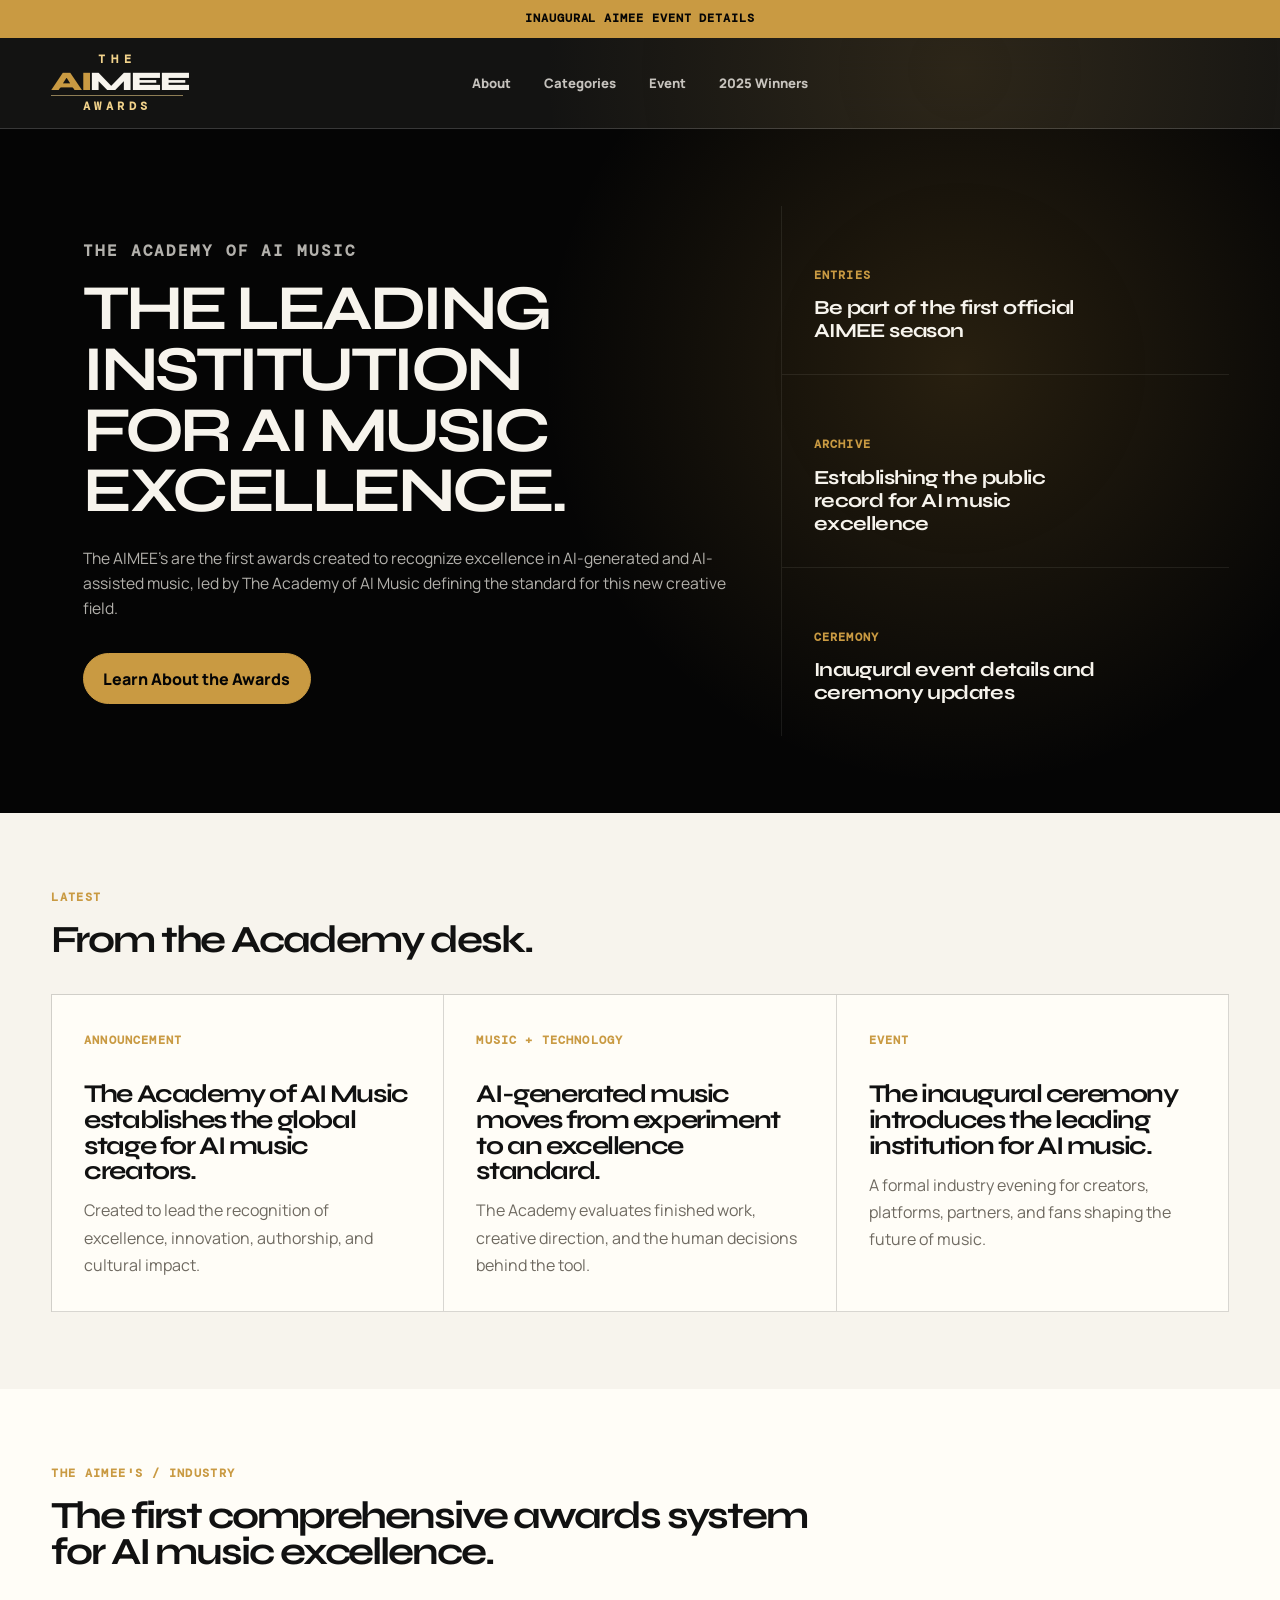
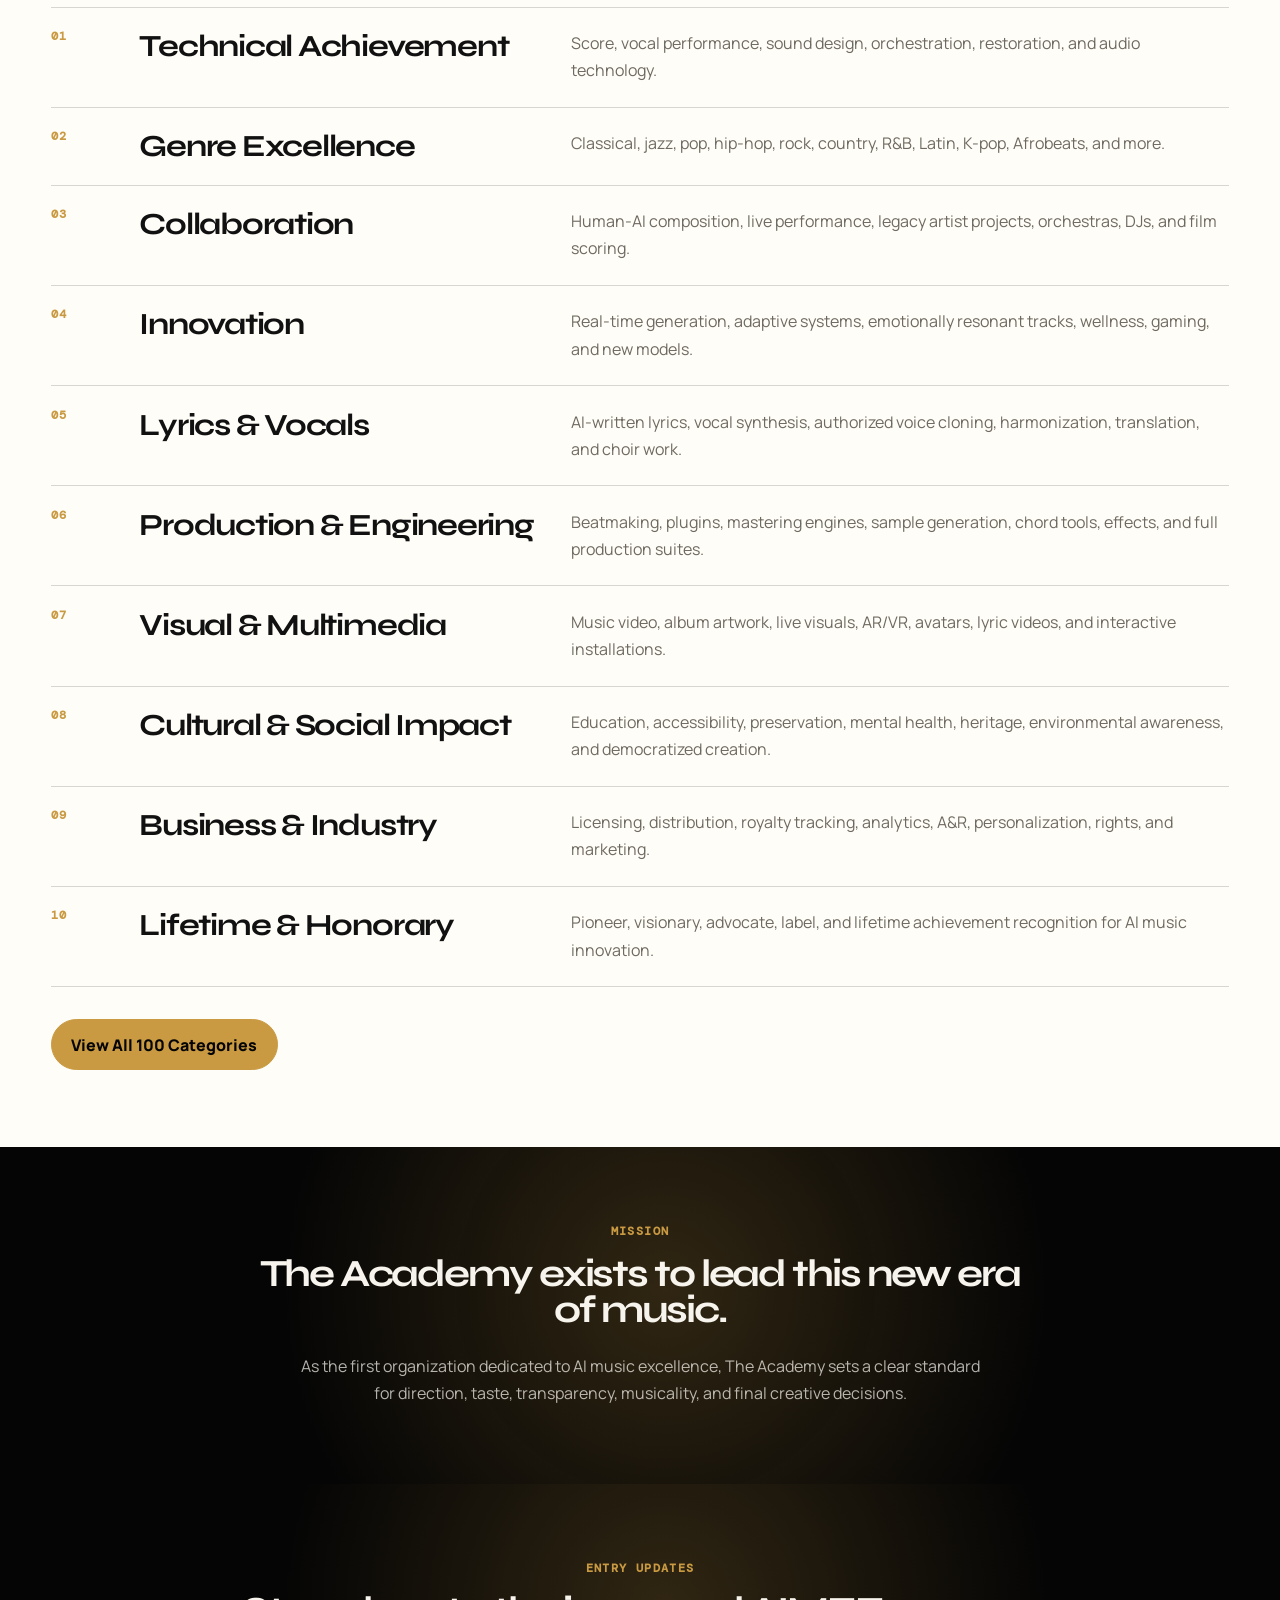
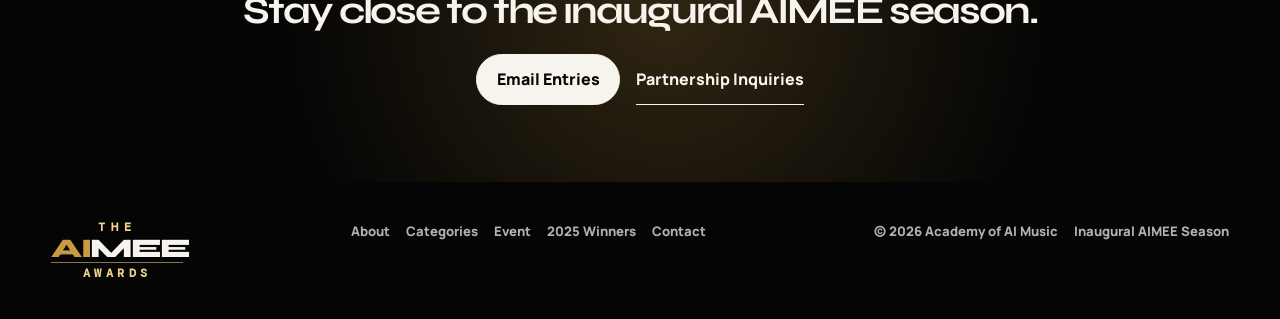
==== commit 148bc21e: "Expand Academy about experience" ====
--- a/index.html
+++ b/index.html
@@ -19,10 +19,9 @@
   <body class="home-page">
     <div class="site-loader" aria-hidden="true">
       <div class="wordmark">
+        <span class="wordmark__the">The</span>
         <span class="wordmark__name"><span>AI</span>MEE</span>
-        <span class="wordmark__award" aria-label="Awards">
-          <span>A</span><span>W</span><span>A</span><span>R</span><span>D</span><span>S</span>
-        </span>
+        <span class="wordmark__award">Awards</span>
       </div>
     </div>
 
@@ -34,21 +33,23 @@
 
     <header class="site-header">
       <a class="wordmark" href="index.html" aria-label="AIMEE Awards home">
+        <span class="wordmark__the">The</span>
         <span class="wordmark__name"><span>AI</span>MEE</span>
-        <span class="wordmark__award" aria-label="Awards">
-          <span>A</span><span>W</span><span>A</span><span>R</span><span>D</span><span>S</span>
-        </span>
+        <span class="wordmark__award">Awards</span>
       </a>
 
       <nav class="desktop-nav" aria-label="Main navigation">
-        <a href="about.html">About</a>
+        <div class="nav-item">
+          <a href="about.html">About</a>
+          <div class="nav-submenu">
+            <a href="about.html#academy">The Academy</a>
+            <a href="about.html#non-profit">Non-Profit</a>
+          </div>
+        </div>
         <a href="awards.html">Categories</a>
         <a href="event.html">Event</a>
-        <a href="winners.html">Past Winners</a>
-        <a href="#timeline">Timeline</a>
+        <a href="winners.html">2025 Winners</a>
       </nav>
-
-      <a class="header-cta" href="#enter">Entry Updates</a>
 
       <button class="menu-toggle" type="button" aria-expanded="false" aria-controls="mobile-menu">
         <span></span><span></span>
@@ -57,11 +58,16 @@
     </header>
 
     <div class="mobile-menu" id="mobile-menu">
-      <a href="about.html">About</a>
+      <div class="mobile-menu__group">
+        <a href="about.html">About</a>
+        <div class="mobile-menu__submenu">
+          <a href="about.html#academy">The Academy</a>
+          <a href="about.html#non-profit">Non-Profit</a>
+        </div>
+      </div>
       <a href="awards.html">Categories</a>
       <a href="event.html">Event</a>
-      <a href="winners.html">Past Winners</a>
-      <a href="#timeline">Timeline</a>
+      <a href="winners.html">2025 Winners</a>
       <a href="#enter">Entry Updates</a>
     </div>
 
@@ -192,35 +198,6 @@
         </div>
       </section>
 
-      <section class="timeline section-pad" id="timeline">
-        <div class="section-heading reveal">
-          <p class="eyebrow">Timeline</p>
-          <h2>Road to the inaugural ceremony.</h2>
-        </div>
-        <div class="timeline-list">
-          <article class="timeline-item reveal">
-            <span>Aug 2026</span>
-            <h3>Entries open</h3>
-            <p>Creators submit eligible work to the inaugural AIMEE awards slate.</p>
-          </article>
-          <article class="timeline-item reveal">
-            <span>Nov 2026</span>
-            <h3>Judging begins</h3>
-            <p>Reviewers and advisors evaluate submissions against the Academy's excellence standard.</p>
-          </article>
-          <article class="timeline-item reveal">
-            <span>Jan 2027</span>
-            <h3>Nominees announced</h3>
-            <p>The first AIMEE nominees establish the public benchmark for AI music excellence.</p>
-          </article>
-          <article class="timeline-item reveal">
-            <span>Spring 2027</span>
-            <h3>AIMEE night</h3>
-            <p>The inaugural ceremony presents the leading honors in AI music.</p>
-          </article>
-        </div>
-      </section>
-
       <section class="enter-panel" id="enter">
         <p class="eyebrow reveal">Entry Updates</p>
         <h2 class="reveal">Stay close to the inaugural AIMEE season.</h2>
@@ -233,16 +210,15 @@
 
     <footer class="site-footer">
       <a class="wordmark wordmark--footer" href="index.html" aria-label="AIMEE Awards home">
+        <span class="wordmark__the">The</span>
         <span class="wordmark__name"><span>AI</span>MEE</span>
-        <span class="wordmark__award" aria-label="Awards">
-          <span>A</span><span>W</span><span>A</span><span>R</span><span>D</span><span>S</span>
-        </span>
+        <span class="wordmark__award">Awards</span>
       </a>
       <div class="site-footer__links">
         <a href="about.html">About</a>
         <a href="awards.html">Categories</a>
         <a href="event.html">Event</a>
-        <a href="winners.html">Past Winners</a>
+        <a href="winners.html">2025 Winners</a>
         <a href="#enter">Contact</a>
       </div>
       <div class="site-footer__meta">
--- a/assets/styles.css
+++ b/assets/styles.css
@@ -41,6 +41,15 @@
   overflow: hidden;
 }
 
+#academy,
+#academy-overview,
+#academy-work,
+#leadership,
+#non-profit,
+#programs {
+  scroll-margin-top: 7rem;
+}
+
 a {
   color: inherit;
   text-decoration: none;
@@ -108,7 +117,7 @@
   z-index: 40;
   top: 0;
   display: grid;
-  grid-template-columns: auto 1fr auto;
+  grid-template-columns: 1fr auto 1fr;
   gap: 2rem;
   align-items: center;
   padding: 1rem var(--side);
@@ -127,9 +136,10 @@
 .wordmark {
   position: relative;
   display: inline-flex;
+  width: 8.25rem;
   flex-direction: column;
-  width: max-content;
-  gap: 0.32rem;
+  align-items: center;
+  gap: 0.22rem;
   transition: transform 0.2s ease, color 0.2s ease;
 }
 
@@ -138,11 +148,23 @@
   transform: translateY(-1px);
 }
 
+.wordmark__the {
+  display: block;
+  width: 100%;
+  color: var(--gold-light);
+  font: 700 0.72rem / 1 var(--font-mono);
+  letter-spacing: 0.5em;
+  text-align: center;
+  text-transform: uppercase;
+}
+
 .wordmark__name {
   display: block;
+  width: 100%;
   color: var(--paper);
-  font: 800 1.32rem / 0.85 var(--font-display);
-  letter-spacing: -0.065em;
+  font: 800 1.68rem / 0.82 var(--font-display);
+  letter-spacing: -0.055em;
+  text-align: center;
 }
 
 .wordmark__name span {
@@ -150,11 +172,14 @@
 }
 
 .wordmark__award {
-  display: flex;
-  align-self: stretch;
-  justify-content: space-between;
-  color: currentColor;
-  font: 500 0.52rem / 1 var(--font-mono);
+  display: block;
+  width: 100%;
+  padding-top: 0.28rem;
+  border-top: 1px solid rgba(242, 211, 139, 0.55);
+  color: var(--gold-light);
+  font: 700 0.72rem / 1 var(--font-mono);
+  letter-spacing: 0.38em;
+  text-align: center;
   text-transform: uppercase;
 }
 
@@ -172,7 +197,8 @@
   padding: 0.35rem 0;
 }
 
-.desktop-nav a::after {
+.desktop-nav > a::after,
+.nav-item > a::after {
   content: "";
   position: absolute;
   right: 0;
@@ -185,14 +211,75 @@
   transition: transform 0.24s ease;
 }
 
-.desktop-nav a:hover::after,
-.desktop-nav .is-current::after {
+.desktop-nav > a:hover::after,
+.desktop-nav > .is-current::after,
+.nav-item > a:hover::after,
+.nav-item > .is-current::after,
+.nav-item:focus-within > a::after,
+.nav-item:hover > a::after {
   transform: scaleX(1);
   transform-origin: left;
 }
 
+.nav-item {
+  position: relative;
+  display: flex;
+  align-items: center;
+}
+
+.nav-item > a {
+  position: relative;
+}
+
+.nav-submenu {
+  position: absolute;
+  top: calc(100% + 0.65rem);
+  left: 50%;
+  min-width: 11.5rem;
+  padding: 0.55rem;
+  background: rgba(10, 10, 10, 0.98);
+  border: 1px solid rgba(247, 244, 237, 0.14);
+  box-shadow: 0 1rem 2.5rem rgba(0, 0, 0, 0.35);
+  opacity: 0;
+  pointer-events: none;
+  transform: translate(-50%, -0.4rem);
+  transition: opacity 0.2s ease, transform 0.2s ease;
+}
+
+.nav-submenu::before {
+  content: "";
+  position: absolute;
+  right: 0;
+  bottom: 100%;
+  left: 0;
+  height: 0.7rem;
+}
+
+.nav-submenu a {
+  display: block;
+  padding: 0.65rem 0.75rem;
+  color: rgba(247, 244, 237, 0.74);
+  font-size: 0.76rem;
+  white-space: nowrap;
+}
+
+.nav-submenu a::after {
+  display: none;
+}
+
+.nav-submenu a:hover {
+  background: rgba(201, 154, 66, 0.1);
+  color: var(--gold-light);
+}
+
+.nav-item:hover .nav-submenu,
+.nav-item:focus-within .nav-submenu {
+  opacity: 1;
+  pointer-events: auto;
+  transform: translate(-50%, 0);
+}
+
 .desktop-nav a,
-.header-cta,
 .site-footer__links a,
 .text-link {
   transition: color 0.2s ease, border-color 0.2s ease, background 0.2s ease, transform 0.2s ease;
@@ -203,22 +290,6 @@
 .site-footer__links a:hover,
 .text-link:hover {
   color: var(--gold-light);
-}
-
-.header-cta {
-  padding: 0.65rem 1rem;
-  border: 1px solid rgba(247, 244, 237, 0.4);
-  border-radius: 999px;
-  color: var(--paper);
-  font-size: 0.78rem;
-  font-weight: 800;
-}
-
-.header-cta:hover {
-  background: rgba(201, 154, 66, 0.12);
-  border-color: var(--gold);
-  color: var(--gold-light);
-  transform: translateY(-1px);
 }
 
 .menu-toggle,
@@ -863,6 +934,296 @@
   max-width: 11ch;
 }
 
+.about-hero {
+  display: grid;
+  grid-template-columns: minmax(0, 1fr) minmax(18rem, 0.42fr);
+  min-height: 34rem;
+  background:
+    radial-gradient(circle at 74% 42%, rgba(201, 154, 66, 0.2), transparent 25rem),
+    var(--black);
+  color: var(--paper);
+}
+
+.about-hero__copy {
+  display: flex;
+  flex-direction: column;
+  justify-content: flex-end;
+  padding: var(--section-y) var(--side);
+}
+
+.about-hero h1 {
+  max-width: 850px;
+  margin: 0 0 1.25rem;
+  color: var(--paper);
+  font-size: var(--page-title);
+  line-height: 0.92;
+  text-transform: uppercase;
+}
+
+.about-hero__copy > p:last-child {
+  max-width: 650px;
+  margin-bottom: 0;
+  color: rgba(247, 244, 237, 0.7);
+  font-size: 1.05rem;
+}
+
+.about-hero__index {
+  display: grid;
+  align-content: end;
+  border-left: 1px solid rgba(247, 244, 237, 0.12);
+}
+
+.about-hero__index a {
+  display: grid;
+  grid-template-columns: 2.25rem 1fr;
+  gap: 1rem;
+  align-items: center;
+  padding: 1.1rem 1.5rem;
+  border-top: 1px solid rgba(247, 244, 237, 0.12);
+  color: rgba(247, 244, 237, 0.82);
+  font-weight: 800;
+  transition: color 0.2s ease, background 0.2s ease;
+}
+
+.about-hero__index a:hover {
+  background: rgba(201, 154, 66, 0.1);
+  color: var(--gold-light);
+}
+
+.about-hero__index span,
+.about-section-heading > span,
+.program-row > span {
+  color: var(--gold);
+  font: 700 0.7rem / 1 var(--font-mono);
+  letter-spacing: 0.08em;
+}
+
+.about-intro,
+.about-governance,
+.about-programs {
+  background: #fffdf7;
+}
+
+.about-work {
+  background: var(--paper);
+}
+
+.about-section-heading {
+  display: grid;
+  grid-template-columns: 4rem minmax(0, 1fr);
+  gap: 1rem;
+  width: min(100%, var(--max));
+  margin: 0 auto clamp(2rem, 4vw, 3.5rem);
+  padding-top: 0.9rem;
+  border-top: 1px solid var(--line);
+}
+
+.about-section-heading h2 {
+  max-width: 760px;
+  margin: 0;
+  font-size: var(--section-title);
+  line-height: 0.96;
+}
+
+.about-intro__body {
+  display: grid;
+  grid-template-columns: minmax(0, 0.9fr) minmax(18rem, 0.65fr);
+  gap: clamp(2rem, 8vw, 8rem);
+  width: min(100%, var(--max));
+  margin: 0 auto;
+}
+
+.about-intro__lead {
+  margin: 0;
+  color: var(--ink);
+  font: 700 clamp(1.35rem, 2.4vw, 2.25rem) / 1.15 var(--font-display);
+  letter-spacing: -0.045em;
+}
+
+.about-copy p {
+  margin: 0;
+}
+
+.about-copy p + p {
+  margin-top: 1.25rem;
+}
+
+.about-card-grid {
+  display: grid;
+  grid-template-columns: repeat(4, 1fr);
+  width: min(100%, var(--max));
+  margin: 0 auto;
+  border-top: 1px solid var(--line);
+  border-left: 1px solid var(--line);
+}
+
+.about-card {
+  min-height: 20rem;
+  padding: clamp(1.25rem, 2.5vw, 2rem);
+  border-right: 1px solid var(--line);
+  border-bottom: 1px solid var(--line);
+  background: #fffdf7;
+}
+
+.about-card > span,
+.governance-card > span,
+.nonprofit-facts span {
+  color: var(--gold);
+  font: 700 0.68rem / 1.3 var(--font-mono);
+  letter-spacing: 0.08em;
+  text-transform: uppercase;
+}
+
+.about-card h3 {
+  margin: 4rem 0 1rem;
+  font-size: var(--card-title);
+  line-height: 1;
+}
+
+.about-card p,
+.governance-card p,
+.program-row p {
+  margin-bottom: 0;
+}
+
+.governance-grid {
+  display: grid;
+  grid-template-columns: repeat(3, 1fr);
+  gap: 1px;
+  width: min(100%, var(--max));
+  margin: 0 auto;
+  background: var(--line);
+}
+
+.governance-card {
+  display: flex;
+  min-height: 19rem;
+  flex-direction: column;
+  padding: clamp(1.25rem, 3vw, 2rem);
+  background: var(--paper);
+}
+
+.governance-card h3 {
+  margin: 1rem 0 0.75rem;
+  font-size: var(--card-title);
+  line-height: 1;
+}
+
+.governance-card > span {
+  margin-top: auto;
+  padding-top: 2rem;
+}
+
+.nonprofit-panel {
+  display: grid;
+  grid-template-columns: minmax(18rem, 0.75fr) minmax(0, 1.25fr);
+  background:
+    radial-gradient(circle at 22% 40%, rgba(201, 154, 66, 0.19), transparent 25rem),
+    var(--black);
+  color: var(--paper);
+}
+
+.nonprofit-panel__heading,
+.nonprofit-panel__content {
+  padding: var(--section-y) var(--side);
+}
+
+.nonprofit-panel__heading {
+  border-right: 1px solid rgba(247, 244, 237, 0.12);
+}
+
+.nonprofit-panel__heading > span {
+  display: block;
+  margin-bottom: 3rem;
+  color: var(--gold);
+  font: 700 0.7rem / 1 var(--font-mono);
+}
+
+.nonprofit-panel h2 {
+  max-width: 610px;
+  margin: 0;
+  color: var(--paper);
+  font-size: var(--section-title);
+  line-height: 0.95;
+}
+
+.nonprofit-panel__lead {
+  max-width: 680px;
+  margin: 0 0 3rem;
+  color: var(--paper);
+  font: 700 clamp(1.25rem, 2.2vw, 2rem) / 1.2 var(--font-display);
+  letter-spacing: -0.04em;
+}
+
+.nonprofit-facts {
+  border-top: 1px solid rgba(247, 244, 237, 0.14);
+}
+
+.nonprofit-facts > div {
+  display: grid;
+  grid-template-columns: minmax(8rem, 0.35fr) 1fr;
+  gap: 1.5rem;
+  padding: 1.25rem 0;
+  border-bottom: 1px solid rgba(247, 244, 237, 0.14);
+}
+
+.nonprofit-facts p {
+  margin: 0;
+  color: rgba(247, 244, 237, 0.68);
+}
+
+.program-list {
+  width: min(100%, var(--max));
+  margin: 0 auto;
+}
+
+.program-row {
+  display: grid;
+  grid-template-columns: 4rem minmax(14rem, 0.7fr) minmax(0, 1fr);
+  gap: 1.5rem;
+  align-items: start;
+  padding: 1.4rem 0;
+  border-top: 1px solid var(--line);
+}
+
+.program-row:last-child {
+  border-bottom: 1px solid var(--line);
+}
+
+.program-row h3 {
+  margin: 0;
+  font-size: var(--card-title);
+  line-height: 1;
+}
+
+.about-contact {
+  display: flex;
+  gap: 2rem;
+  align-items: end;
+  justify-content: space-between;
+  padding: var(--section-y) var(--side);
+  background: var(--gold);
+  color: var(--black);
+}
+
+.about-contact .eyebrow {
+  color: rgba(5, 5, 5, 0.62);
+}
+
+.about-contact h2 {
+  max-width: 720px;
+  margin: 0;
+  font-size: var(--section-title);
+  line-height: 0.95;
+}
+
+.about-contact__links {
+  display: flex;
+  flex-wrap: wrap;
+  gap: 1rem;
+  align-items: center;
+}
+
 .archive-row {
   display: grid;
   grid-template-columns: 5rem minmax(18rem, 0.8fr) minmax(0, 1fr);
@@ -939,8 +1300,7 @@
     grid-template-columns: auto 1fr auto;
   }
 
-  .desktop-nav,
-  .header-cta {
+  .desktop-nav {
     display: none;
   }
 
@@ -998,6 +1358,24 @@
     letter-spacing: -0.06em;
   }
 
+  .mobile-menu__group {
+    display: grid;
+    gap: 0.65rem;
+  }
+
+  .mobile-menu__submenu {
+    display: flex;
+    gap: 1.25rem;
+    padding-left: 0.15rem;
+  }
+
+  .mobile-menu__submenu a {
+    color: var(--gold-light);
+    font: 700 0.74rem / 1.2 var(--font-mono);
+    letter-spacing: 0.08em;
+    text-transform: uppercase;
+  }
+
   .front-hero,
   .card-grid,
   .timeline-list,
@@ -1008,6 +1386,50 @@
     grid-template-columns: 1fr;
   }
 
+  .about-hero,
+  .nonprofit-panel {
+    grid-template-columns: 1fr;
+  }
+
+  .about-hero {
+    min-height: auto;
+  }
+
+  .about-hero__copy {
+    min-height: 26rem;
+  }
+
+  .about-hero__index {
+    border-top: 1px solid rgba(247, 244, 237, 0.12);
+    border-left: 0;
+  }
+
+  .about-hero__index a:first-child {
+    border-top: 0;
+  }
+
+  .about-card-grid {
+    grid-template-columns: repeat(2, 1fr);
+  }
+
+  .governance-grid {
+    grid-template-columns: 1fr;
+  }
+
+  .governance-card {
+    min-height: 15rem;
+  }
+
+  .nonprofit-panel__heading {
+    border-right: 0;
+    border-bottom: 1px solid rgba(247, 244, 237, 0.12);
+  }
+
+  .about-contact {
+    align-items: flex-start;
+    flex-direction: column;
+  }
+
   .category-list {
     grid-template-columns: repeat(2, minmax(0, 1fr));
   }
@@ -1087,24 +1509,30 @@
   }
 
   .wordmark {
-    width: max-content;
+    width: 7rem;
+  }
+
+  .wordmark__the {
+    font-size: 0.62rem;
   }
 
   .wordmark__name {
-    font-size: 1.12rem;
+    font-size: 1.42rem;
   }
 
   .wordmark__award {
-    font-size: 0.45rem;
+    font-size: 0.62rem;
   }
 
   .front-hero h1,
-  .page-hero h1 {
+  .page-hero h1,
+  .about-hero h1 {
     font-size: clamp(2rem, 9vw, 3rem);
   }
 
   .front-hero__feature,
-  .page-hero {
+  .page-hero,
+  .about-hero__copy {
     padding-top: 2.5rem;
     padding-bottom: 2.5rem;
   }
@@ -1145,6 +1573,65 @@
 
   .principle-card {
     min-height: auto;
+  }
+
+  .about-hero__copy {
+    min-height: 22rem;
+  }
+
+  .about-section-heading,
+  .about-intro__body,
+  .program-row {
+    grid-template-columns: 1fr;
+  }
+
+  .about-section-heading {
+    gap: 0.75rem;
+  }
+
+  .about-intro__body {
+    gap: 1.5rem;
+  }
+
+  .about-card-grid {
+    grid-template-columns: 1fr;
+    border-left: 0;
+  }
+
+  .about-card {
+    min-height: 15rem;
+    border-right: 0;
+  }
+
+  .about-card h3 {
+    margin-top: 2.5rem;
+  }
+
+  .nonprofit-panel__heading,
+  .nonprofit-panel__content {
+    padding: 2.5rem var(--side);
+  }
+
+  .nonprofit-panel__heading > span {
+    margin-bottom: 2rem;
+  }
+
+  .nonprofit-facts > div {
+    grid-template-columns: 1fr;
+    gap: 0.6rem;
+  }
+
+  .program-row {
+    gap: 0.75rem;
+  }
+
+  .program-row p {
+    margin-top: 0.25rem;
+  }
+
+  .about-contact__links {
+    align-items: flex-start;
+    flex-direction: column;
   }
 
   .archive-row {
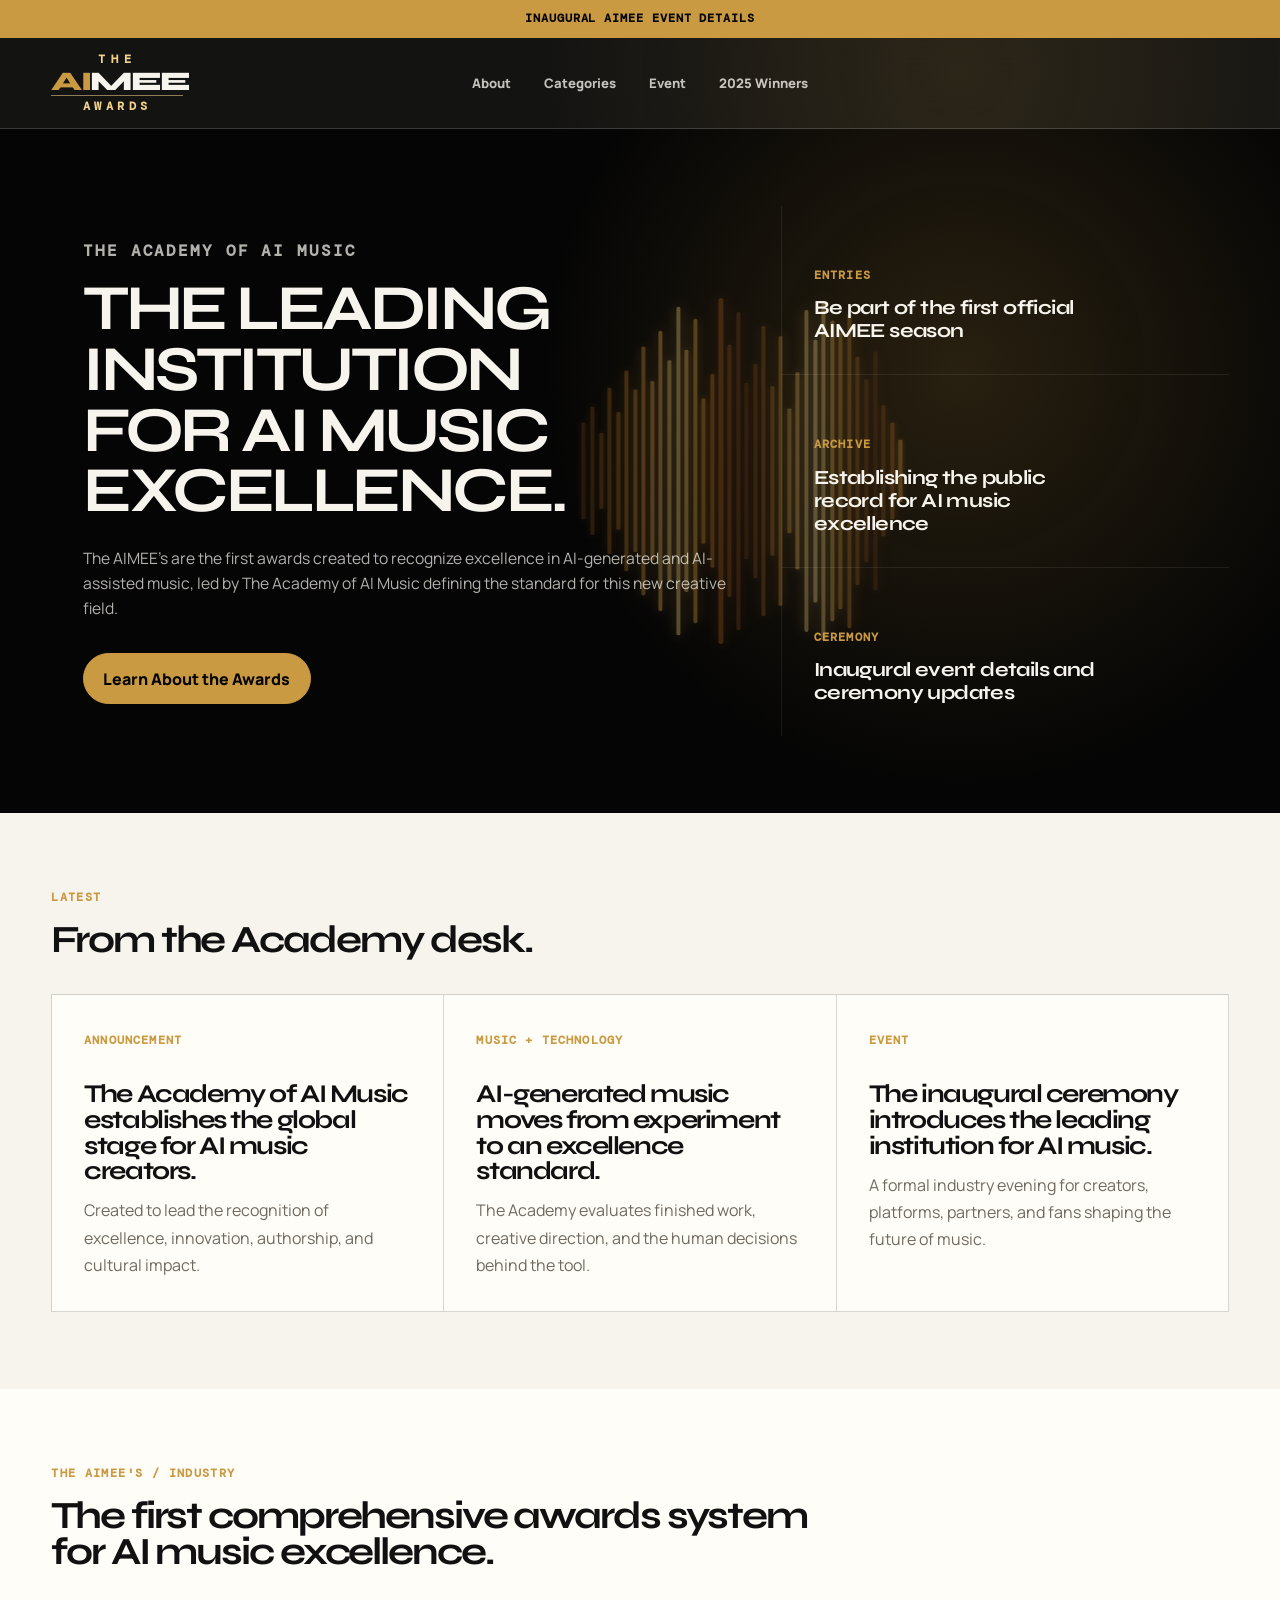
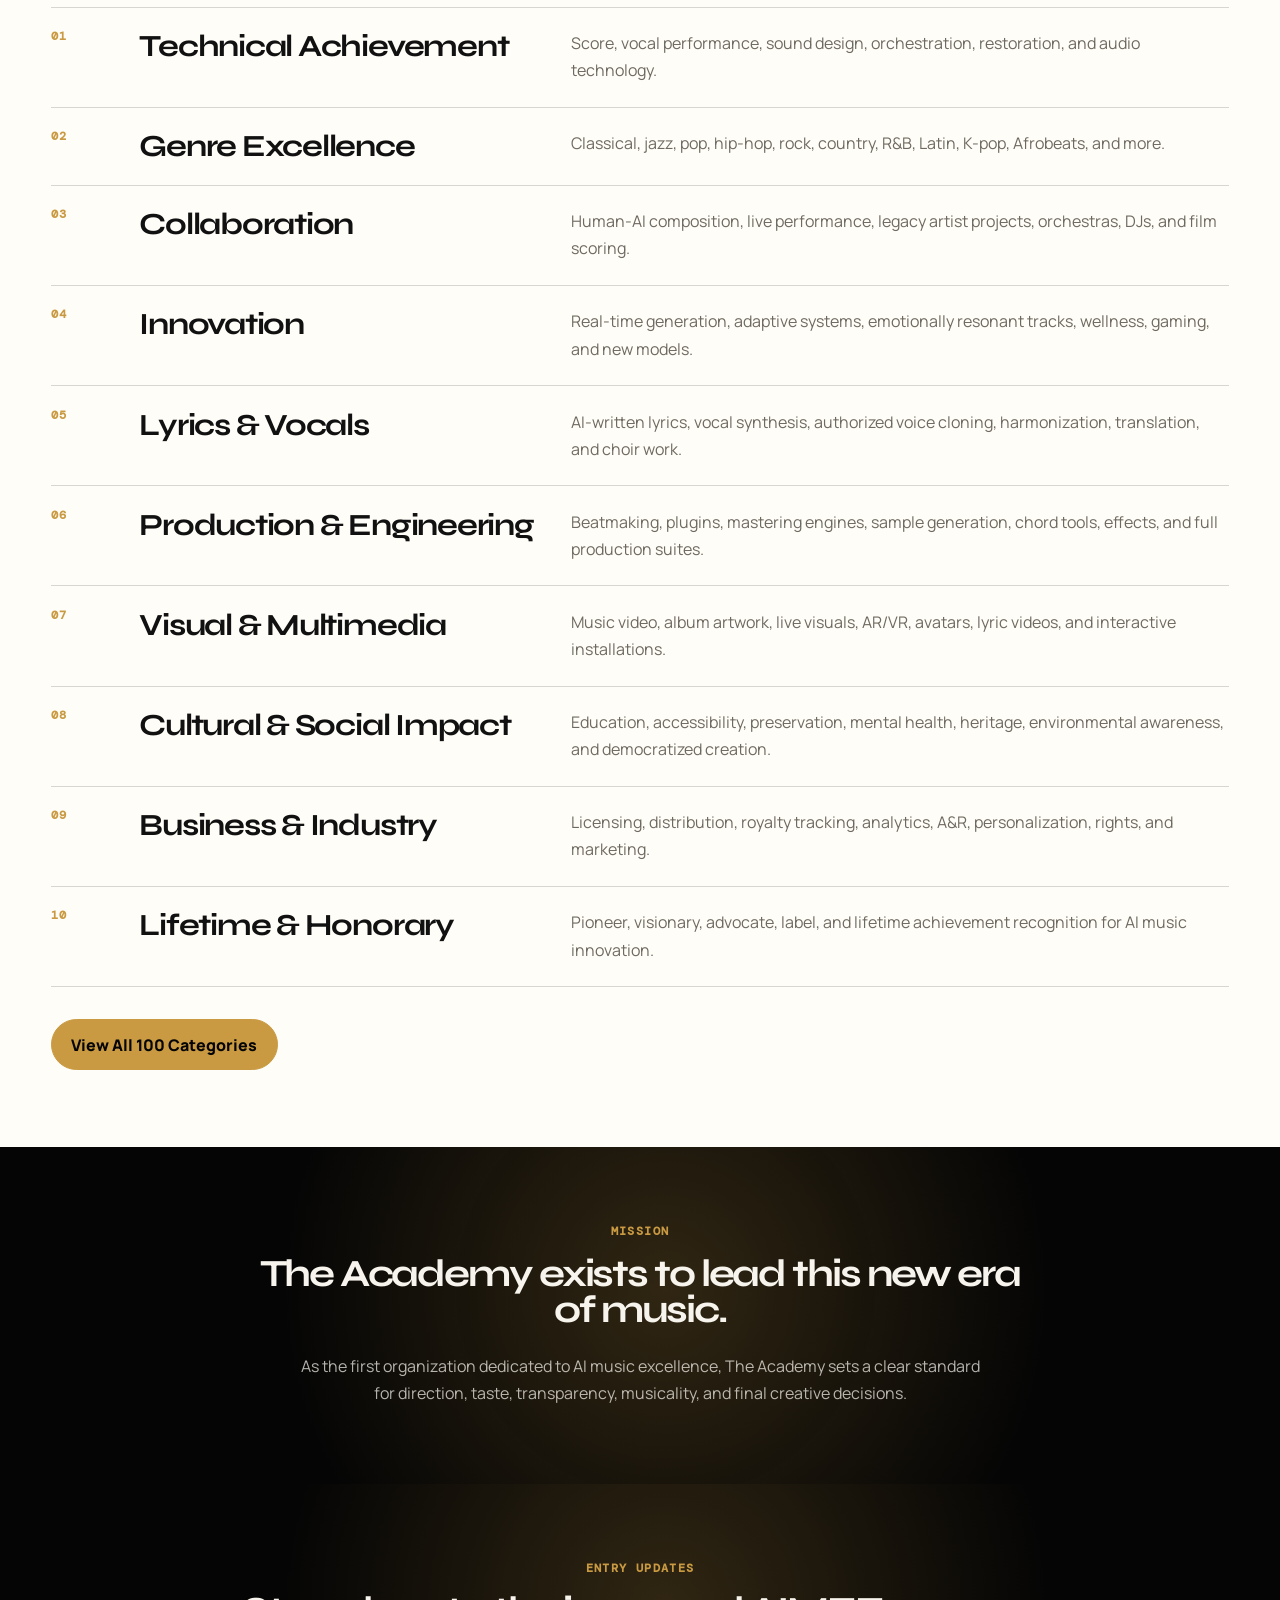
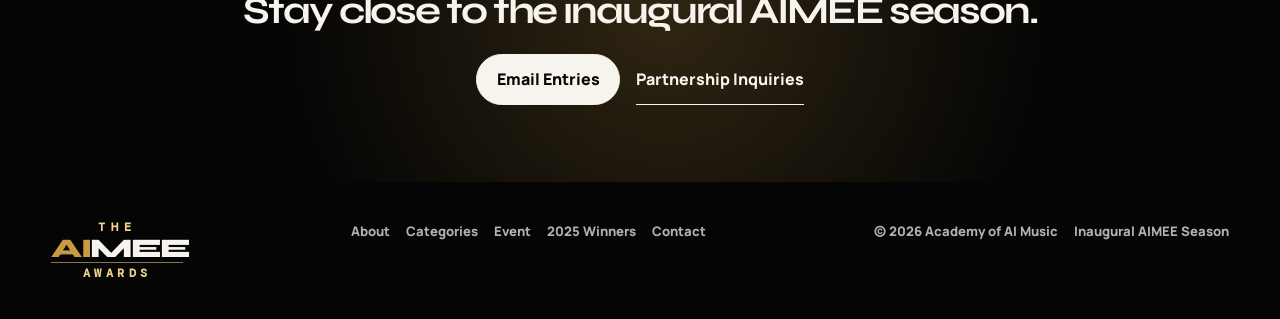
==== commit 2aeab10f: "Restore gold homepage soundwave" ====
--- a/index.html
+++ b/index.html
@@ -73,6 +73,49 @@
 
     <main id="main">
       <section class="front-hero">
+        <div class="front-hero__signal" aria-hidden="true">
+          <div class="front-hero__equalizer">
+            <span style="--level: .28; --delay: -0.2s; --color: #6b4215"></span>
+            <span style="--level: .37; --delay: -1.65s; --speed: .92s; --color: #7a4a17"></span>
+            <span style="--level: .22; --delay: -0.72s; --speed: 1.48s; --color: #89551b"></span>
+            <span style="--level: .48; --delay: -2.1s; --speed: .78s; --color: #98611f"></span>
+            <span style="--level: .34; --delay: -1.4s; --speed: 1.24s; --color: #a66d24"></span>
+            <span style="--level: .58; --delay: -0.6s; --speed: .86s; --color: #b57a2b"></span>
+            <span style="--level: .47; --delay: -1.8s; --speed: 1.62s; --color: #c38732"></span>
+            <span style="--level: .72; --delay: -0.3s; --speed: .7s; --color: #d1953b"></span>
+            <span style="--level: .52; --delay: -1.1s; --speed: 1.34s; --color: #dfa348"></span>
+            <span style="--level: .81; --delay: -1.7s; --speed: .98s; --color: #edb458"></span>
+            <span style="--level: .64; --delay: -0.8s; --speed: 1.76s; --color: #f6c66a"></span>
+            <span style="--level: .95; --delay: -1.3s; --speed: .74s; --color: #ffd77d"></span>
+            <span style="--level: .7; --delay: -0.4s; --speed: 1.18s; --color: #f4c05e"></span>
+            <span style="--level: .88; --delay: -1.9s; --speed: .88s; --color: #e8a93f"></span>
+            <span style="--level: .42; --delay: -0.22s; --speed: 1.52s; --color: #d38d2f"></span>
+            <span style="--level: .56; --delay: -1s; --speed: .82s; --color: #bf7426"></span>
+            <span style="--level: 1; --delay: -0.5s; --speed: 1.06s; --color: #a95e20"></span>
+            <span style="--level: .73; --delay: -1.6s; --speed: .68s; --color: #94501d"></span>
+            <span style="--level: .92; --delay: -0.7s; --speed: 1.44s; --color: #7c4219"></span>
+            <span style="--level: .51; --delay: -2.3s; --speed: .94s; --color: #6b3717"></span>
+            <span style="--level: .62; --delay: -1.5s; --speed: 1.7s; --color: #7d461a"></span>
+            <span style="--level: .84; --delay: -0.1s; --speed: .76s; --color: #91581f"></span>
+            <span style="--level: .49; --delay: -1.2s; --speed: 1.32s; --color: #a86d27"></span>
+            <span style="--level: .78; --delay: -0.75s; --speed: .9s; --color: #be8434"></span>
+            <span style="--level: .36; --delay: -2.05s; --speed: 1.58s; --color: #d29b45"></span>
+            <span style="--level: .57; --delay: -1.85s; --speed: .72s; --color: #e4b05a"></span>
+            <span style="--level: .93; --delay: -0.35s; --speed: 1.16s; --color: #f1c674"></span>
+            <span style="--level: .76; --delay: -1.45s; --speed: .84s; --color: #f8d994"></span>
+            <span style="--level: .98; --delay: -0.95s; --speed: 1.4s; --color: #eec675"></span>
+            <span style="--level: .87; --delay: -1.75s; --speed: .66s; --color: #dfad54"></span>
+            <span style="--level: .8; --delay: -0.55s; --speed: 1.28s; --color: #c99238"></span>
+            <span style="--level: .91; --delay: -1.25s; --speed: .96s; --color: #b2772c"></span>
+            <span style="--level: .66; --delay: -0.15s; --speed: 1.64s; --color: #955c22"></span>
+            <span style="--level: .53; --delay: -1.55s; --speed: .8s; --color: #79451b"></span>
+            <span style="--level: .69; --delay: -2.15s; --speed: 1.12s; --color: #623617"></span>
+            <span style="--level: .38; --delay: -0.85s; --speed: 1.5s; --color: #7f4e1d"></span>
+            <span style="--level: .28; --delay: -1.35s; --speed: .74s; --color: #a76824"></span>
+            <span style="--level: .18; --delay: -0.45s; --speed: 1.36s; --color: #d39434"></span>
+          </div>
+        </div>
+
         <article class="front-hero__feature reveal">
           <p class="eyebrow">The Academy of AI Music</p>
           <h1>The leading institution for AI music excellence.</h1>
--- a/assets/styles.css
+++ b/assets/styles.css
@@ -360,10 +360,13 @@
 }
 
 .front-hero {
+  position: relative;
+  isolation: isolate;
   display: grid;
   grid-template-columns: minmax(0, 1fr) minmax(18rem, 28rem);
   gap: 0;
   min-height: auto;
+  overflow: hidden;
   padding: var(--section-y) max(var(--side), calc((100vw - var(--max)) / 2));
   background:
     radial-gradient(circle at 75% 35%, rgba(201, 154, 66, 0.18), transparent 26rem),
@@ -373,8 +376,64 @@
 
 .front-hero__feature,
 .front-hero__rail {
+  position: relative;
+  z-index: 2;
   min-width: 0;
   background: transparent;
+}
+
+.front-hero__signal {
+  position: absolute;
+  z-index: 1;
+  top: 50%;
+  left: 58%;
+  width: min(64rem, 74vw);
+  height: min(24rem, 68%);
+  overflow: hidden;
+  opacity: 0.4;
+  pointer-events: none;
+  transform: translate(-50%, -50%);
+  -webkit-mask-image: linear-gradient(90deg, transparent, #000 12%, #000 88%, transparent);
+  mask-image: linear-gradient(90deg, transparent, #000 12%, #000 88%, transparent);
+}
+
+.front-hero__equalizer {
+  position: absolute;
+  inset: 5% 0;
+  display: flex;
+  align-items: center;
+  justify-content: center;
+  gap: clamp(0.14rem, 0.33vw, 0.34rem);
+}
+
+.front-hero__equalizer span {
+  width: clamp(0.16rem, 0.34vw, 0.38rem);
+  height: 100%;
+  border-radius: 999px;
+  background: var(--color);
+  box-shadow: 0 0 0.85rem color-mix(in srgb, var(--color) 74%, transparent);
+  opacity: 0.82;
+  transform: scaleY(var(--level));
+  transform-origin: center;
+  animation: front-equalizer-bar calc(var(--speed, 1.25s) * 1.65) ease-in-out infinite alternate;
+  animation-delay: var(--delay);
+}
+
+@keyframes front-equalizer-bar {
+  0% {
+    opacity: 0.66;
+    transform: scaleY(calc(var(--level) * 0.64));
+  }
+
+  42% {
+    opacity: 0.84;
+    transform: scaleY(calc(var(--level) * 0.92));
+  }
+
+  100% {
+    opacity: 0.72;
+    transform: scaleY(calc(var(--level) * 0.72));
+  }
 }
 
 .front-hero__feature {
@@ -1434,6 +1493,14 @@
     grid-template-columns: repeat(2, minmax(0, 1fr));
   }
 
+  .front-hero__signal {
+    top: 34%;
+    left: 68%;
+    width: 58rem;
+    height: 19rem;
+    opacity: 0.34;
+  }
+
   .front-hero__rail {
     border-top: 1px solid rgba(247, 244, 237, 0.08);
     border-left: 0;
@@ -1528,6 +1595,14 @@
   .page-hero h1,
   .about-hero h1 {
     font-size: clamp(2rem, 9vw, 3rem);
+  }
+
+  .front-hero__signal {
+    top: 24%;
+    left: 76%;
+    width: 46rem;
+    height: 14rem;
+    opacity: 0.3;
   }
 
   .front-hero__feature,
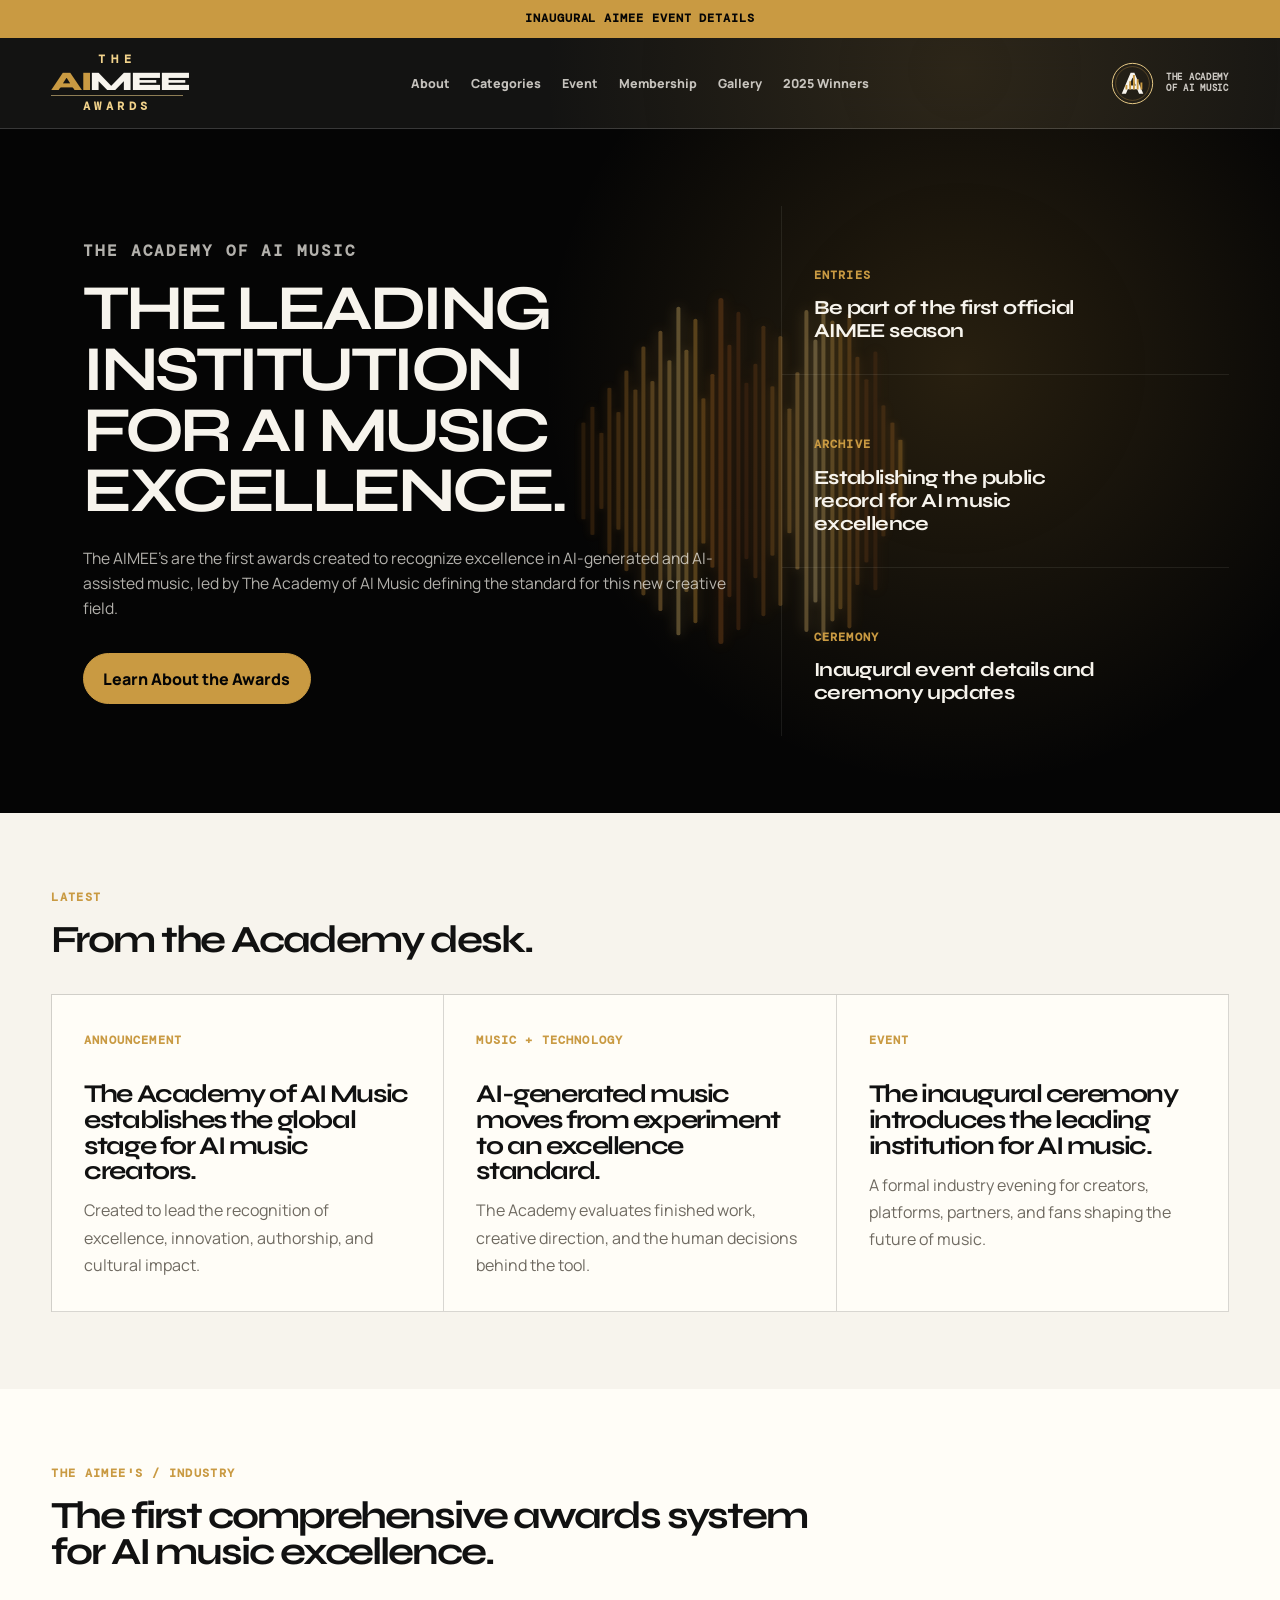
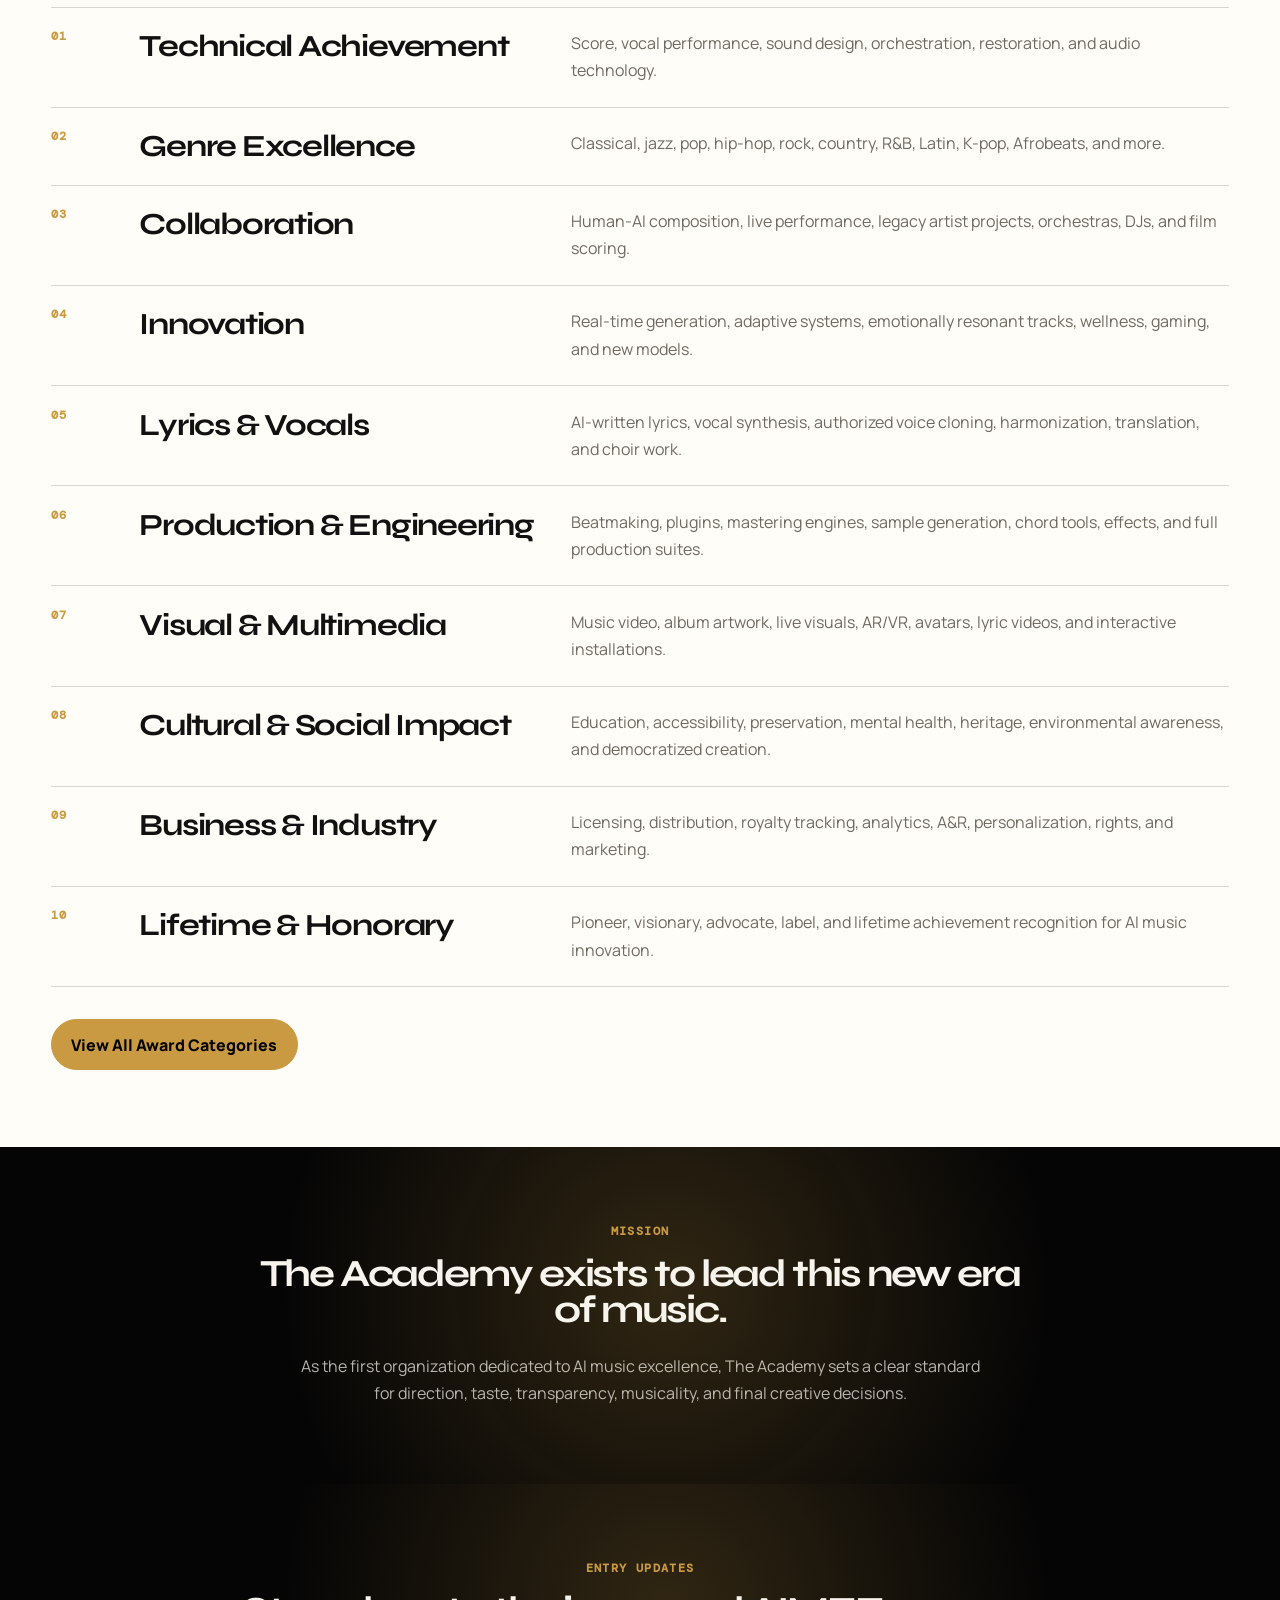
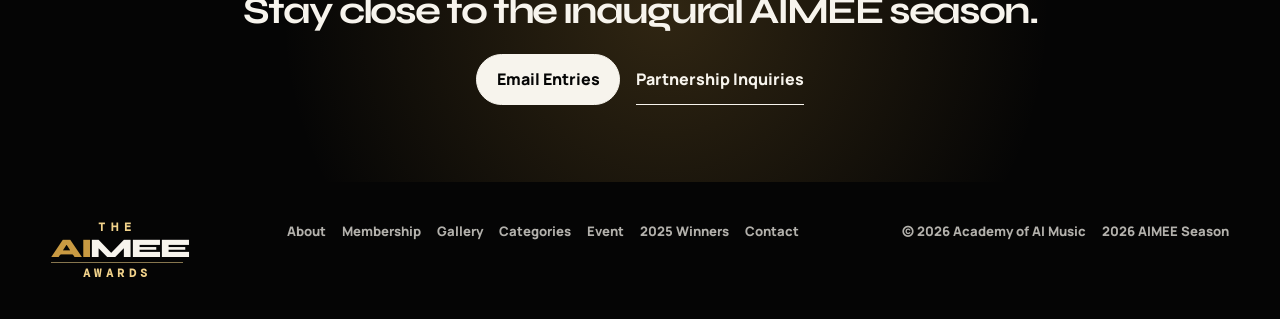
==== commit fd7af2b0: "Expand Academy pages and navigation" ====
--- a/index.html
+++ b/index.html
@@ -43,13 +43,21 @@
           <a href="about.html">About</a>
           <div class="nav-submenu">
             <a href="about.html#academy">The Academy</a>
-            <a href="about.html#non-profit">Non-Profit</a>
+            <a href="aimee-award.html">The AIMEE Award</a>
+            <a href="about.html#foundation">The Foundation</a>
           </div>
         </div>
         <a href="awards.html">Categories</a>
         <a href="event.html">Event</a>
+        <a href="membership.html">Membership</a>
+        <a href="gallery.html">Gallery</a>
         <a href="winners.html">2025 Winners</a>
       </nav>
+
+      <a class="academy-brand" href="about.html#academy" aria-label="The Academy of AI Music">
+        <img src="assets/academy-emblem.svg" alt="" />
+        <span>The Academy<br />of AI Music</span>
+      </a>
 
       <button class="menu-toggle" type="button" aria-expanded="false" aria-controls="mobile-menu">
         <span></span><span></span>
@@ -59,14 +67,17 @@
 
     <div class="mobile-menu" id="mobile-menu">
       <div class="mobile-menu__group">
-        <a href="about.html">About</a>
-        <div class="mobile-menu__submenu">
-          <a href="about.html#academy">The Academy</a>
-          <a href="about.html#non-profit">Non-Profit</a>
+          <a href="about.html">About</a>
+          <div class="mobile-menu__submenu">
+            <a href="about.html#academy">The Academy</a>
+            <a href="aimee-award.html">The AIMEE Award</a>
+            <a href="about.html#foundation">The Foundation</a>
         </div>
       </div>
       <a href="awards.html">Categories</a>
       <a href="event.html">Event</a>
+      <a href="membership.html">Membership</a>
+      <a href="gallery.html">Gallery</a>
       <a href="winners.html">2025 Winners</a>
       <a href="#enter">Entry Updates</a>
     </div>
@@ -225,7 +236,7 @@
           </a>
         </div>
         <div class="section-action reveal">
-          <a class="button" href="awards.html">View All 100 Categories</a>
+          <a class="button" href="awards.html">View All Award Categories</a>
         </div>
       </section>
 
@@ -259,6 +270,8 @@
       </a>
       <div class="site-footer__links">
         <a href="about.html">About</a>
+        <a href="membership.html">Membership</a>
+        <a href="gallery.html">Gallery</a>
         <a href="awards.html">Categories</a>
         <a href="event.html">Event</a>
         <a href="winners.html">2025 Winners</a>
@@ -266,10 +279,10 @@
       </div>
       <div class="site-footer__meta">
         <span>© 2026 Academy of AI Music</span>
-        <span>Inaugural AIMEE Season</span>
+        <span>2026 AIMEE Season</span>
       </div>
     </footer>
 
-    <script src="assets/site.js?v=award-template"></script>
+    <script src="assets/site.js?v=general-field"></script>
   </body>
 </html>
--- a/assets/styles.css
+++ b/assets/styles.css
@@ -45,8 +45,18 @@
 #academy-overview,
 #academy-work,
 #leadership,
-#non-profit,
-#programs {
+#foundation,
+#programs,
+#award-overview,
+#award-principles,
+#award-process,
+#award-eligibility,
+#award-history,
+#membership-overview,
+#membership-benefits,
+#membership-levels,
+#membership-eligibility,
+#membership-apply {
   scroll-margin-top: 7rem;
 }
 
@@ -186,9 +196,9 @@
 .desktop-nav {
   display: flex;
   justify-content: center;
-  gap: clamp(1rem, 2.6vw, 2.75rem);
+  gap: clamp(0.8rem, 1.65vw, 1.8rem);
   color: rgba(247, 244, 237, 0.78);
-  font-size: 0.82rem;
+  font-size: 0.78rem;
   font-weight: 800;
 }
 
@@ -297,6 +307,31 @@
   display: none;
 }
 
+.academy-brand {
+  display: inline-flex;
+  justify-self: end;
+  align-items: center;
+  gap: 0.7rem;
+  color: rgba(247, 244, 237, 0.8);
+  transition: color 0.2s ease, transform 0.2s ease;
+}
+
+.academy-brand:hover {
+  color: var(--gold-light);
+  transform: translateY(-1px);
+}
+
+.academy-brand img {
+  width: 2.8rem;
+  height: 2.8rem;
+}
+
+.academy-brand span {
+  font: 700 0.56rem / 1.25 var(--font-mono);
+  letter-spacing: 0.08em;
+  text-transform: uppercase;
+}
+
 .section-pad {
   padding: var(--section-y) var(--side);
 }
@@ -1283,6 +1318,120 @@
   align-items: center;
 }
 
+.gallery-directory {
+  background: #fffdf7;
+}
+
+.gallery-grid {
+  display: grid;
+  grid-template-columns: repeat(2, minmax(0, 1fr));
+  gap: 1px;
+  width: min(100%, var(--max));
+  margin: 0 auto;
+  background: var(--line);
+  border: 1px solid var(--line);
+}
+
+.gallery-card {
+  display: grid;
+  grid-template-rows: minmax(18rem, 1fr) auto;
+  min-width: 0;
+  background: var(--paper);
+}
+
+.gallery-card--wide {
+  grid-column: 1 / -1;
+  grid-template-columns: minmax(0, 1.5fr) minmax(18rem, 0.5fr);
+  grid-template-rows: none;
+}
+
+.gallery-card__visual {
+  position: relative;
+  min-height: 22rem;
+  overflow: hidden;
+  background:
+    linear-gradient(115deg, transparent 46%, rgba(242, 211, 139, 0.7) 46% 48%, transparent 48%),
+    radial-gradient(circle at 68% 45%, rgba(201, 154, 66, 0.65), transparent 24%),
+    linear-gradient(135deg, #080808, #21180b);
+}
+
+.gallery-card__visual::before,
+.gallery-card__visual::after {
+  content: "";
+  position: absolute;
+  border: 1px solid rgba(242, 211, 139, 0.35);
+  border-radius: 50%;
+}
+
+.gallery-card__visual::before {
+  width: 16rem;
+  height: 16rem;
+  top: 50%;
+  left: 50%;
+  transform: translate(-50%, -50%);
+}
+
+.gallery-card__visual::after {
+  width: 10rem;
+  height: 10rem;
+  top: 50%;
+  left: 50%;
+  transform: translate(-50%, -50%);
+}
+
+.gallery-card__visual--portrait {
+  background:
+    linear-gradient(90deg, transparent 48%, rgba(247, 244, 237, 0.16) 48% 52%, transparent 52%),
+    radial-gradient(ellipse at 50% 35%, rgba(242, 211, 139, 0.55), transparent 16%),
+    linear-gradient(155deg, #050505, #2c2111);
+}
+
+.gallery-card__visual--gold {
+  background:
+    repeating-linear-gradient(90deg, transparent 0 0.8rem, rgba(5, 5, 5, 0.18) 0.8rem 1rem),
+    linear-gradient(145deg, #e2b75e, #74501d);
+}
+
+.gallery-card__visual--lines {
+  background:
+    repeating-linear-gradient(115deg, transparent 0 1.5rem, rgba(242, 211, 139, 0.3) 1.5rem 1.6rem),
+    radial-gradient(circle at 34% 70%, rgba(201, 154, 66, 0.52), transparent 24%),
+    #080808;
+}
+
+.gallery-card__visual--archive {
+  background:
+    linear-gradient(rgba(5, 5, 5, 0.72), rgba(5, 5, 5, 0.72)),
+    repeating-linear-gradient(0deg, #c99a42 0 1px, transparent 1px 2.5rem),
+    repeating-linear-gradient(90deg, #c99a42 0 1px, transparent 1px 2.5rem),
+    #15110a;
+}
+
+.gallery-card__visual span {
+  position: absolute;
+  z-index: 1;
+  top: 1.5rem;
+  left: 1.5rem;
+  color: var(--gold-light);
+  font: 700 0.72rem / 1 var(--font-mono);
+  letter-spacing: 0.1em;
+}
+
+.gallery-card__copy {
+  padding: clamp(1.25rem, 3vw, 2rem);
+  background: #fffdf7;
+}
+
+.gallery-card__copy h2 {
+  margin: 0 0 0.75rem;
+  font-size: var(--card-title);
+  line-height: 1;
+}
+
+.gallery-card__copy p:last-child {
+  margin-bottom: 0;
+}
+
 .archive-row {
   display: grid;
   grid-template-columns: 5rem minmax(18rem, 0.8fr) minmax(0, 1fr);
@@ -1360,6 +1509,10 @@
   }
 
   .desktop-nav {
+    display: none;
+  }
+
+  .academy-brand {
     display: none;
   }
 
@@ -1399,9 +1552,10 @@
     inset: 0;
     display: flex;
     flex-direction: column;
-    justify-content: center;
+    justify-content: flex-start;
     gap: 1rem;
-    padding: var(--side);
+    padding: 9rem var(--side) 3rem;
+    overflow-y: auto;
     background: var(--black);
     color: var(--paper);
     transform: translateY(-105%);
@@ -1413,7 +1567,7 @@
   }
 
   .mobile-menu a {
-    font: 700 clamp(2.25rem, 9vw, 4rem) / 0.95 var(--font-display);
+    font: 700 clamp(1.85rem, 7.5vw, 3.5rem) / 0.95 var(--font-display);
     letter-spacing: -0.06em;
   }
 
@@ -1424,6 +1578,7 @@
 
   .mobile-menu__submenu {
     display: flex;
+    flex-wrap: wrap;
     gap: 1.25rem;
     padding-left: 0.15rem;
   }
@@ -1446,8 +1601,13 @@
   }
 
   .about-hero,
-  .nonprofit-panel {
+  .nonprofit-panel,
+  .gallery-card--wide {
     grid-template-columns: 1fr;
+  }
+
+  .gallery-card--wide {
+    grid-template-rows: minmax(18rem, 1fr) auto;
   }
 
   .about-hero {
@@ -1469,6 +1629,14 @@
 
   .about-card-grid {
     grid-template-columns: repeat(2, 1fr);
+  }
+
+  .gallery-grid {
+    grid-template-columns: 1fr;
+  }
+
+  .gallery-card--wide {
+    grid-column: auto;
   }
 
   .governance-grid {
@@ -1707,6 +1875,10 @@
   .about-contact__links {
     align-items: flex-start;
     flex-direction: column;
+  }
+
+  .gallery-card__visual {
+    min-height: 17rem;
   }
 
   .archive-row {
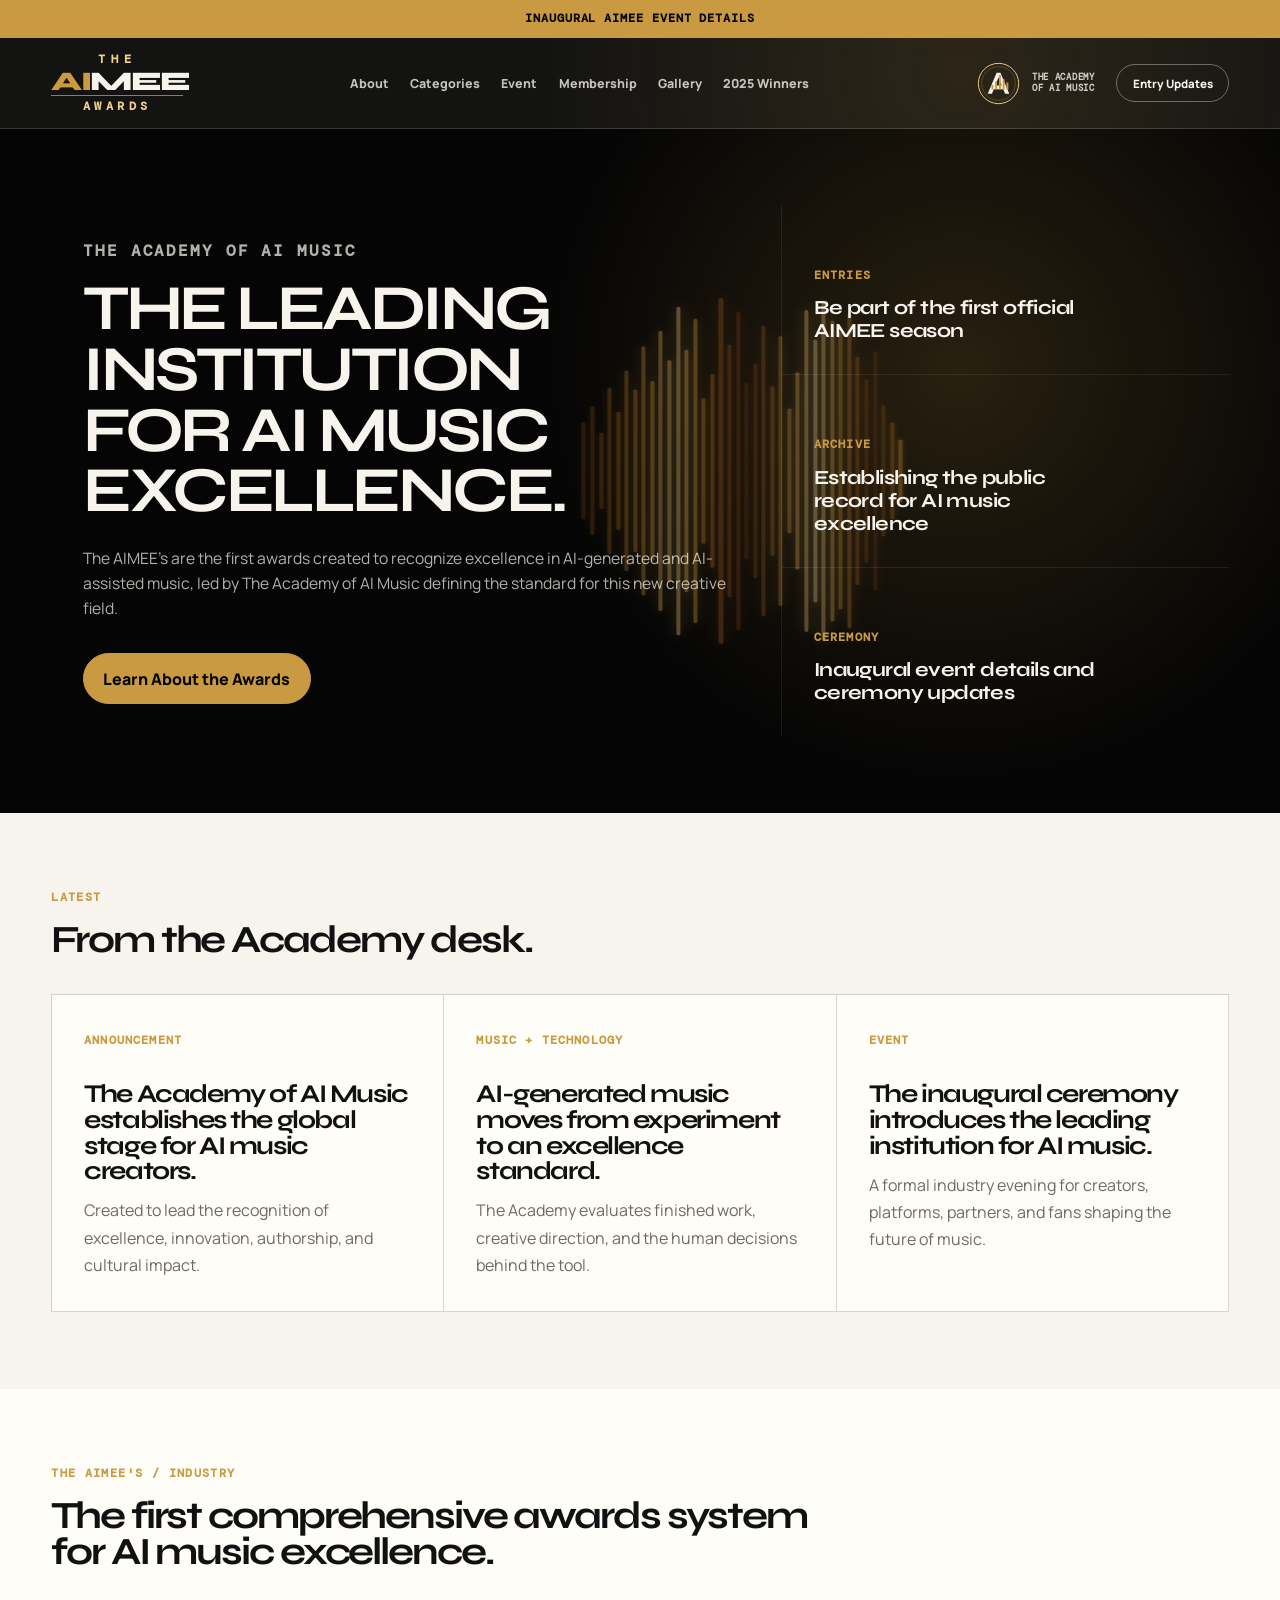
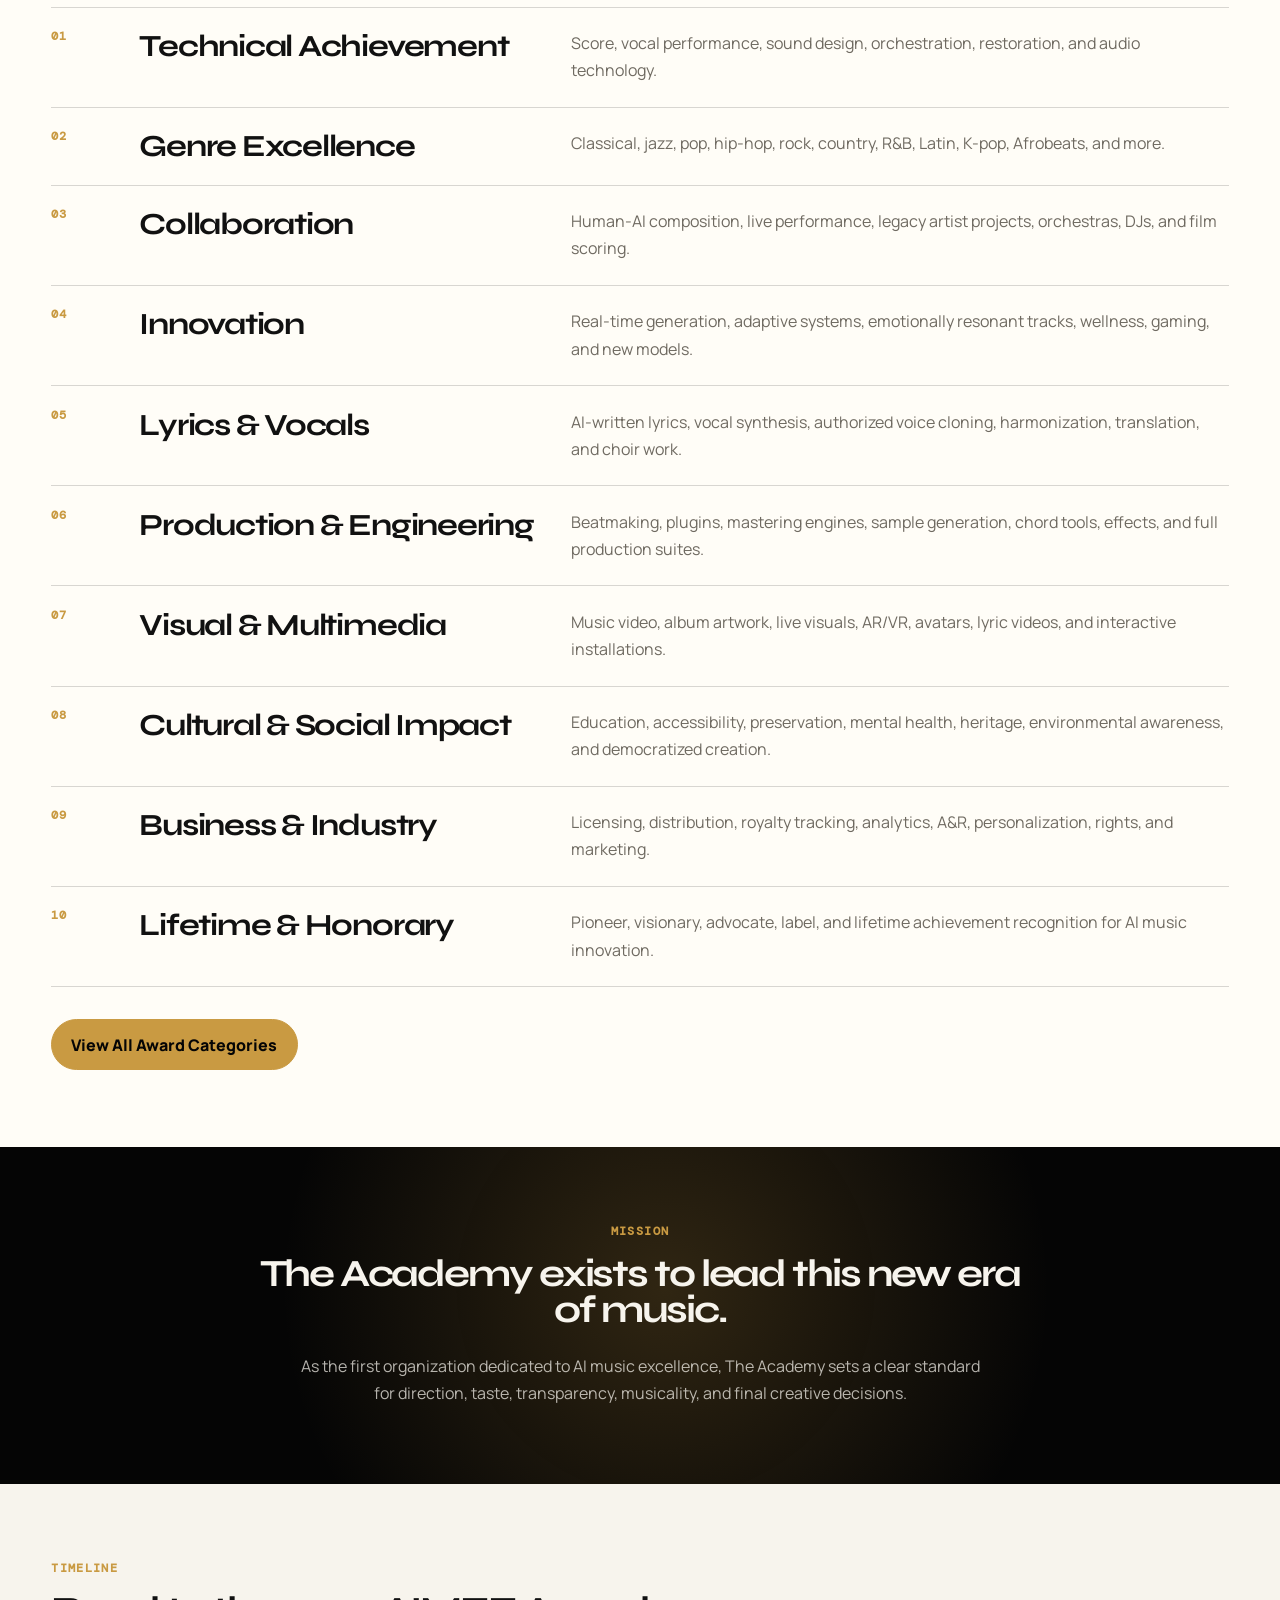
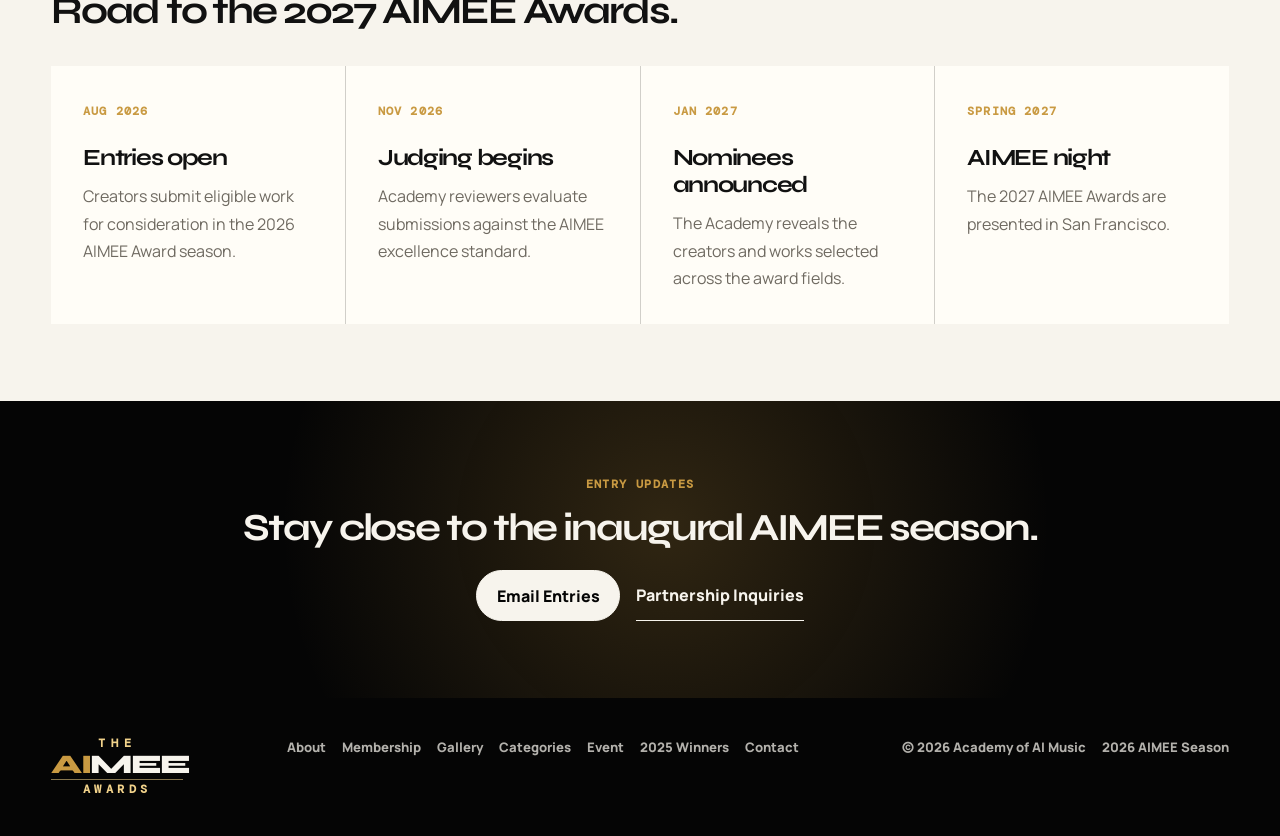
==== commit a889f948: "Restore timeline and header updates button" ====
--- a/index.html
+++ b/index.html
@@ -58,6 +58,7 @@
         <img src="assets/academy-emblem.svg" alt="" />
         <span>The Academy<br />of AI Music</span>
       </a>
+      <a class="header-cta" href="#enter">Entry Updates</a>
 
       <button class="menu-toggle" type="button" aria-expanded="false" aria-controls="mobile-menu">
         <span></span><span></span>
@@ -252,6 +253,35 @@
         </div>
       </section>
 
+      <section class="timeline section-pad" id="timeline">
+        <div class="section-heading reveal">
+          <p class="eyebrow">Timeline</p>
+          <h2>Road to the 2027 AIMEE Awards.</h2>
+        </div>
+        <div class="timeline-list">
+          <article class="timeline-item reveal">
+            <span>Aug 2026</span>
+            <h3>Entries open</h3>
+            <p>Creators submit eligible work for consideration in the 2026 AIMEE Award season.</p>
+          </article>
+          <article class="timeline-item reveal">
+            <span>Nov 2026</span>
+            <h3>Judging begins</h3>
+            <p>Academy reviewers evaluate submissions against the AIMEE excellence standard.</p>
+          </article>
+          <article class="timeline-item reveal">
+            <span>Jan 2027</span>
+            <h3>Nominees announced</h3>
+            <p>The Academy reveals the creators and works selected across the award fields.</p>
+          </article>
+          <article class="timeline-item reveal">
+            <span>Spring 2027</span>
+            <h3>AIMEE night</h3>
+            <p>The 2027 AIMEE Awards are presented in San Francisco.</p>
+          </article>
+        </div>
+      </section>
+
       <section class="enter-panel" id="enter">
         <p class="eyebrow reveal">Entry Updates</p>
         <h2 class="reveal">Stay close to the inaugural AIMEE season.</h2>
--- a/assets/styles.css
+++ b/assets/styles.css
@@ -127,8 +127,8 @@
   z-index: 40;
   top: 0;
   display: grid;
-  grid-template-columns: 1fr auto 1fr;
-  gap: 2rem;
+  grid-template-columns: auto minmax(0, 1fr) auto auto;
+  gap: clamp(0.8rem, 1.7vw, 2rem);
   align-items: center;
   padding: 1rem var(--side);
   background: rgba(5, 5, 5, 0.92);
@@ -332,6 +332,25 @@
   text-transform: uppercase;
 }
 
+.header-cta {
+  justify-self: end;
+  padding: 0.65rem 0.95rem;
+  border: 1px solid rgba(247, 244, 237, 0.36);
+  border-radius: 999px;
+  color: var(--paper);
+  font-size: 0.72rem;
+  font-weight: 800;
+  white-space: nowrap;
+  transition: color 0.2s ease, border-color 0.2s ease, background 0.2s ease, transform 0.2s ease;
+}
+
+.header-cta:hover {
+  background: rgba(201, 154, 66, 0.12);
+  border-color: var(--gold);
+  color: var(--gold-light);
+  transform: translateY(-1px);
+}
+
 .section-pad {
   padding: var(--section-y) var(--side);
 }
@@ -1512,7 +1531,8 @@
     display: none;
   }
 
-  .academy-brand {
+  .academy-brand,
+  .header-cta {
     display: none;
   }
 
